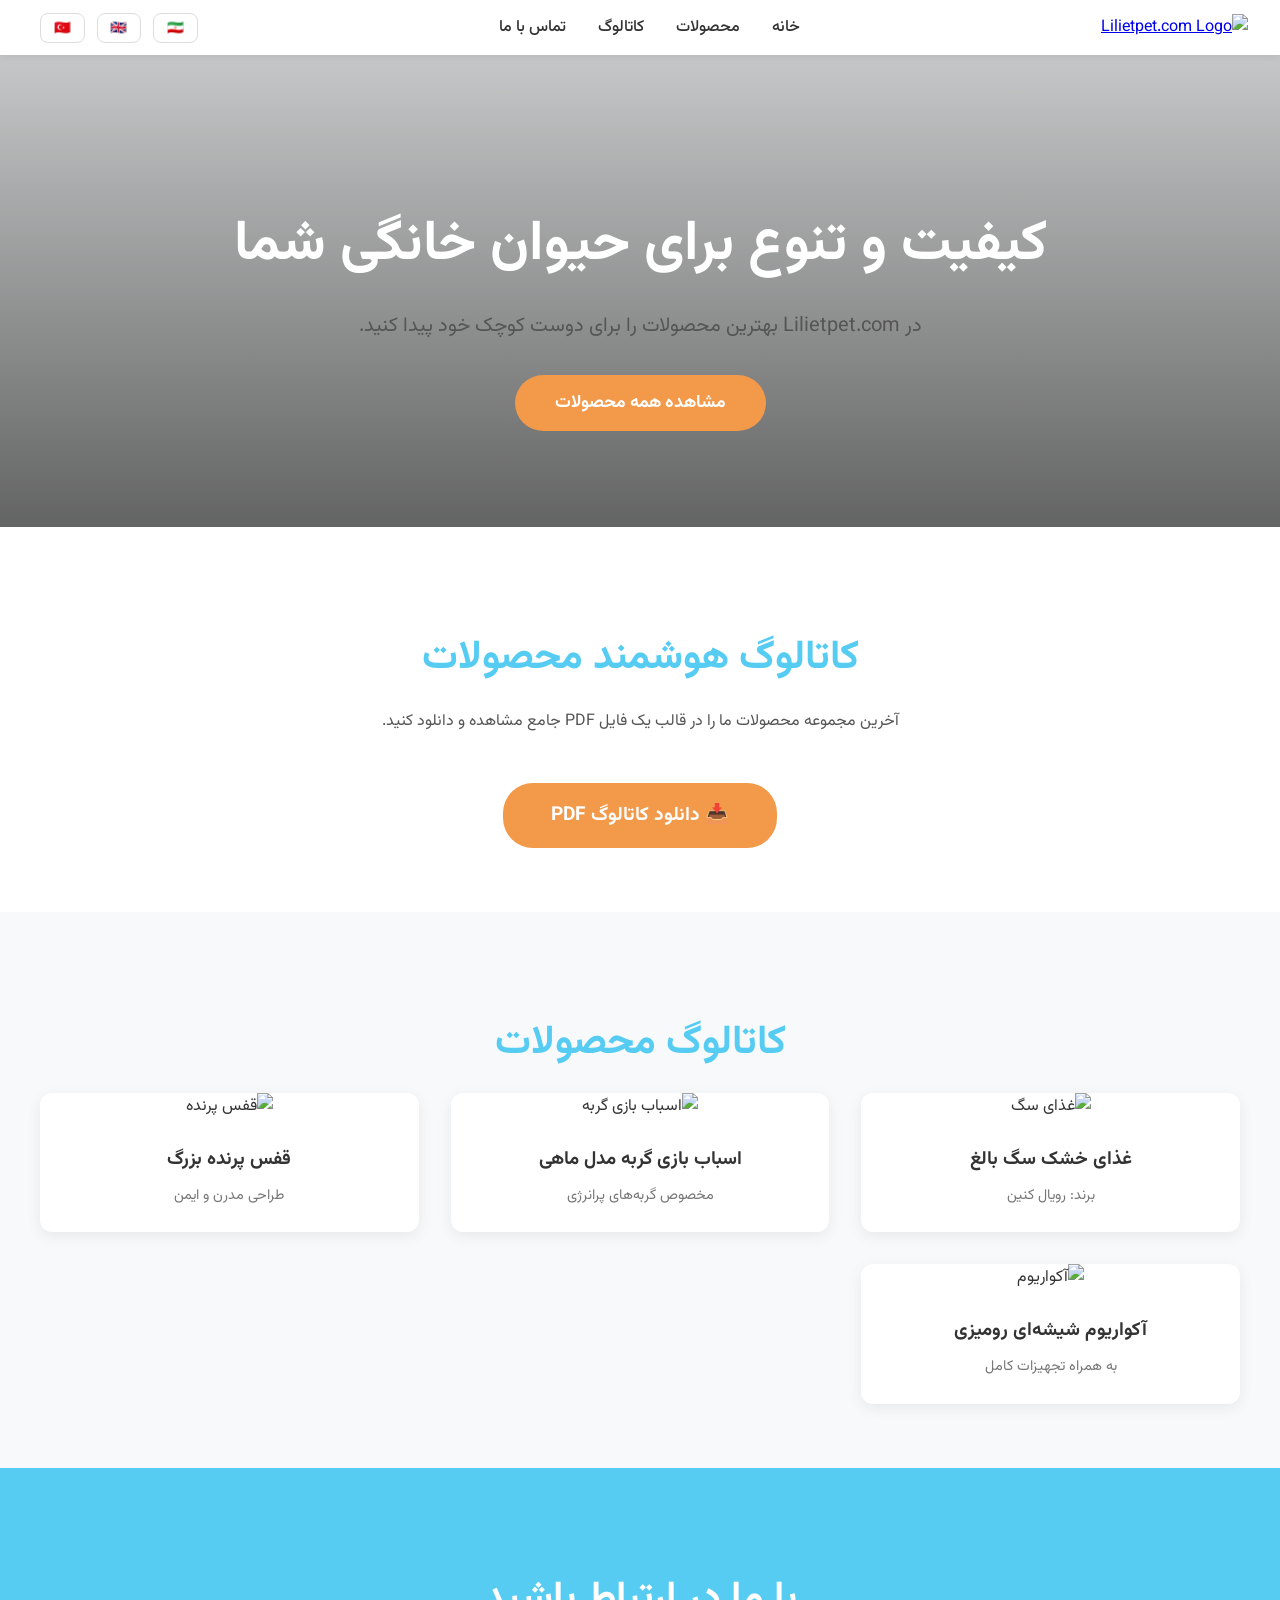
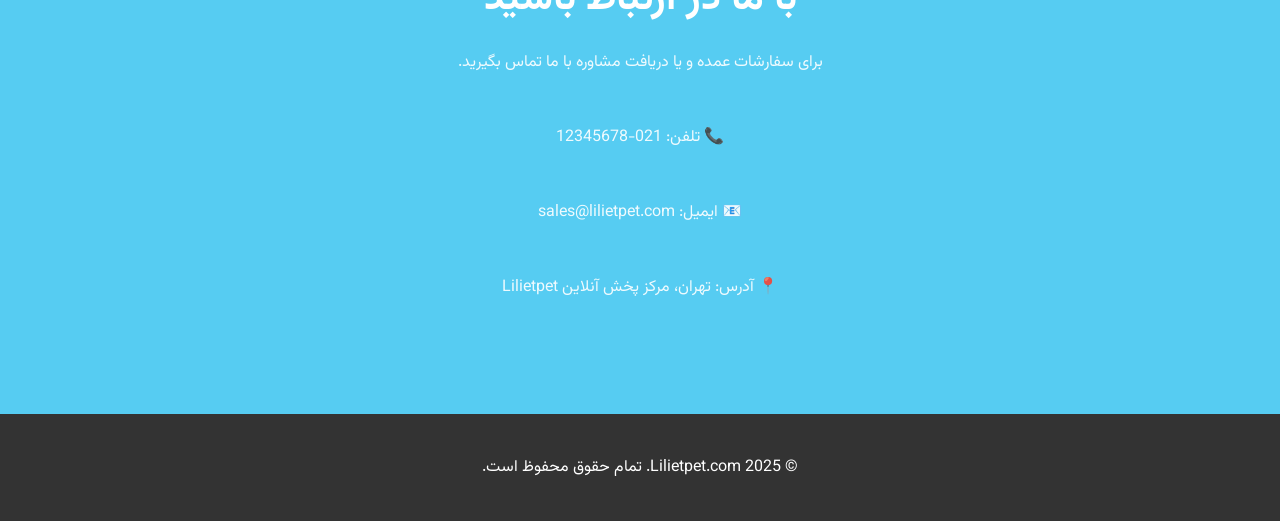
==== index.html @ 98294fa4 "Update index.html" ====
<!DOCTYPE html>
<html lang="fa" dir="rtl">
<head>
    <meta charset="UTF-8">
    <meta name="viewport" content="width=device-width, initial-scale=1.0">
    <title data-lang="title">Lilietpet.com | فروشگاه آنلاین محصولات حیوانات خانگی</title>
    <link rel="stylesheet" href="style.css">
    <link href="https://fonts.googleapis.com/css2?family=Vazirmatn:wght@300;400;700&display=swap" rel="stylesheet">
</head>
<body>

    <header>
        <nav class="navbar">
            <a href="#home" class="logo-link"><img src="logo.png" alt="Lilietpet.com Logo" class="logo-img"></a>
            
            <ul class="nav-links">
                <li><a href="#home" data-lang="nav_home">خانه</a></li>
                <li><a href="#products" data-lang="nav_products">محصولات</a></li>
                <li><a href="#catalog" data-lang="nav_catalog">کاتالوگ</a></li>
                <li><a href="#contact" data-lang="nav_contact">تماس با ما</a></li>
            </ul>

            <div class="language-switcher">
                <button onclick="changeLanguage('fa')">🇮🇷</button>
                <button onclick="changeLanguage('en')">🇬🇧</button>
                <button onclick="changeLanguage('tr')">🇹🇷</button>
            </div>
            
            <div class="mobile-menu-icon">☰</div>
        </nav>
    </header>

    <main>
        <section id="home" class="hero">
            <div class="hero-content">
                <h1 data-lang="hero_title">کیفیت و تنوع برای حیوان خانگی شما</h1>
                <p data-lang="hero_subtitle">در Lilietpet.com بهترین محصولات را برای دوست کوچک خود پیدا کنید.</p>
                <a href="#products" class="cta-button" data-lang="hero_button">مشاهده همه محصولات</a>
            </div>
        </section>
        
        <section id="catalog">
            <h2 data-lang="catalog_title">کاتالوگ هوشمند محصولات</h2>
            <p data-lang="catalog_desc">آخرین مجموعه محصولات ما را در قالب یک فایل PDF جامع مشاهده و دانلود کنید.</p>
            <a href="ca.pdf" download class="cta-button download-btn" data-lang="catalog_button">
                📥 دانلود کاتالوگ PDF
            </a>
        </section>

        <section id="products">
            <h2 data-lang="products_title">کاتالوگ محصولات</h2>
            <div class="products-grid">
                <div class="product-item">
                    <img src="https://via.placeholder.com/350x350.png?text=Royal+Canin" alt="غذای سگ">
                    <h3 data-lang="product1_name">غذای خشک سگ بالغ</h3>
                    <p data-lang="product1_brand">برند: رویال کنین</p>
                </div>
                <div class="product-item">
                    <img src="https://via.placeholder.com/350x350.png?text=Cat+Toy" alt="اسباب بازی گربه">
                    <h3 data-lang="product2_name">اسباب بازی گربه مدل ماهی</h3>
                    <p data-lang="product2_brand">مخصوص گربه‌های پرانرژی</p>
                </div>
                <div class="product-item">
                    <img src="https://via.placeholder.com/350x350.png?text=Bird+Cage" alt="قفس پرنده">
                    <h3 data-lang="product3_name">قفس پرنده بزرگ</h3>
                    <p data-lang="product3_brand">طراحی مدرن و ایمن</p>
                </div>
                 <div class="product-item">
                    <img src="https://via.placeholder.com/350x350.png?text=Aquarium" alt="آکواریوم">
                    <h3 data-lang="product4_name">آکواریوم شیشه‌ای رومیزی</h3>
                    <p data-lang="product4_brand">به همراه تجهیزات کامل</p>
                </div>
            </div>
        </section>

        <section id="contact">
            <h2 data-lang="contact_title">با ما در ارتباط باشید</h2>
            <p data-lang="contact_desc">برای سفارشات عمده و یا دریافت مشاوره با ما تماس بگیرید.</p>
            <div class="contact-info">
                <p>📞 <span data-lang="contact_phone">تلفن:</span> 021-12345678</p>
                <p>📧 <span data-lang="contact_email">ایمیل:</span> sales@lilietpet.com</p>
                <p>📍 <span data-lang="contact_address">آدرس:</span> تهران، مرکز پخش آنلاین Lilietpet</p>
            </div>
        </section>
    </main>

    <footer>
        <p data-lang="footer_text">© 2025 Lilietpet.com. تمام حقوق محفوظ است.</p>
    </footer>

    <script src="script.js"></script>
</body>
</html>
---- style.css ----
/* ======== تنظیمات کلی و پالت رنگ ======== */
:root {
    --primary-color: #56CCF2; /* آبی فیروزه‌ای */
    --accent-color: #F2994A;  /* نارنجی روشن */
    --neutral-bg: #F8F9FA;    /* خاکستری خیلی روشن */
    --text-color: #333;
    --light-text: #fff;
    --font-family: 'Vazirmatn', 'Helvetica', sans-serif;
    --border-radius: 12px;
}

body {
    font-family: var(--font-family);
    margin: 0;
    padding: 0;
    background-color: var(--neutral-bg);
    color: var(--text-color);
    line-height: 1.7;
    scroll-behavior: smooth;
}

/* ======== هدر و ناوبری ======== */
.navbar {
    display: flex;
    justify-content: space-between;
    align-items: center;
    padding: 0.8rem 2rem;
    background-color: white;
    box-shadow: 0 2px 8px rgba(0,0,0,0.08);
    position: sticky;
    top: 0;
    z-index: 1000;
}

.logo-img {
    height: 50px; /* ارتفاع لوگو را تنظیم کنید */
    width: auto;
}

.nav-links {
    list-style: none;
    display: flex;
    gap: 2rem;
    margin: 0;
    padding: 0;
}

.nav-links a {
    text-decoration: none;
    color: var(--text-color);
    font-weight: 500;
    font-size: 1rem;
    transition: color 0.3s;
}

.nav-links a:hover {
    color: var(--accent-color);
}

.language-switcher button {
    margin-left: 0.5rem;
    padding: 0.4rem 0.8rem;
    border: 1px solid #ddd;
    background-color: transparent;
    border-radius: 8px;
    cursor: pointer;
    transition: background-color 0.3s, color 0.3s;
}

.language-switcher button:hover {
    background-color: var(--primary-color);
    color: white;
    border-color: var(--primary-color);
}

.mobile-menu-icon {
    display: none;
    font-size: 2rem;
    cursor: pointer;
}

/* ======== بخش معرفی (Hero) ======== */
.hero {
    background-image: url('https://images.unsplash.com/photo-1553881651-4fb18b94a262?q=80&w=2071&auto=format&fit=crop');
    background-size: cover;
    background-position: center;
    padding: 6rem 2rem;
    text-align: center;
    color: white;
    position: relative;
}

.hero::before {
    content: '';
    position: absolute;
    top: 0;
    left: 0;
    width: 100%;
    height: 100%;
    background: linear-gradient(0deg, rgba(0, 0, 0, 0.6), rgba(0, 0, 0, 0.2));
}

.hero-content {
    position: relative;
    z-index: 1;
}

.hero h1 {
    font-size: clamp(2rem, 5vw, 3.5rem); /* فونت واکنش‌گرا */
    margin-bottom: 1rem;
}

.hero p {
    font-size: clamp(1rem, 2.5vw, 1.25rem);
    margin-bottom: 2rem;
    max-width: 600px;
    margin-left: auto;
    margin-right: auto;
}

.cta-button {
    background-color: var(--accent-color);
    color: white;
    padding: 0.8rem 2.5rem;
    border-radius: 30px;
    text-decoration: none;
    font-size: 1.1rem;
    font-weight: 700;
    transition: transform 0.3s, box-shadow 0.3s;
    display: inline-block;
    border: none;
}

.cta-button:hover {
    transform: translateY(-5px);
    box-shadow: 0 4px 15px rgba(242, 153, 74, 0.4);
}

/* ======== بخش‌های عمومی ======== */
section {
    padding: 4rem 2rem;
    text-align: center;
}

section h2 {
    font-size: 2.5rem;
    margin-bottom: 1rem;
    color: var(--primary-color);
}

section p {
    max-width: 700px;
    margin: 0 auto 3rem auto;
    color: #555;
}

/* ======== بخش کاتالوگ ======== */
#catalog {
    background-color: #fff;
}

.download-btn {
    font-size: 1.2rem;
    padding: 1rem 3rem;
}

/* ======== بخش محصولات ======== */
.products-grid {
    display: grid;
    grid-template-columns: repeat(auto-fit, minmax(280px, 1fr));
    gap: 2rem;
    max-width: 1200px;
    margin: 0 auto;
}

.product-item {
    background-color: white;
    border-radius: var(--border-radius);
    overflow: hidden;
    text-align: center;
    box-shadow: 0 4px 15px rgba(0,0,0,0.07);
    transition: transform 0.3s, box-shadow 0.3s;
}

.product-item:hover {
    transform: translateY(-10px);
    box-shadow: 0 8px 25px rgba(0,0,0,0.1);
}

.product-item img {
    width: 100%;
    height: 250px;
    object-fit: cover;
}

.product-item h3 {
    margin: 1.5rem 0 0.5rem;
    color: #333;
}

.product-item p {
    color: #777;
    margin-bottom: 1.5rem;
    font-size: 0.9rem;
}

/* ======== بخش تماس ======== */
#contact {
    background-color: var(--primary-color);
    color: white;
}
#contact h2 {
    color: white;
}
#contact p {
    color: rgba(255, 255, 255, 0.9);
}

/* ======== فوتر ======== */
footer {
    background-color: var(--text-color);
    color: var(--light-text);
    text-align: center;
    padding: 1.5rem;
}

/* ======== طراحی واکنش‌گرا (موبایل) ======== */
@media (max-width: 768px) {
    .nav-links {
        display: none;
        flex-direction: column;
        width: 100%;
        background-color: white;
        position: absolute;
        top: 70px; /* ارتفاع هدر */
        left: 0;
        padding: 1rem 0;
        box-shadow: 0 4px 10px rgba(0,0,0,0.1);
    }
    .nav-links.active {
        display: flex;
    }
    .nav-links li {
        text-align: center;
        padding: 1rem 0;
    }
    .mobile-menu-icon {
        display: block;
    }
    .navbar {
        padding: 0.8rem 1rem;
    }
}
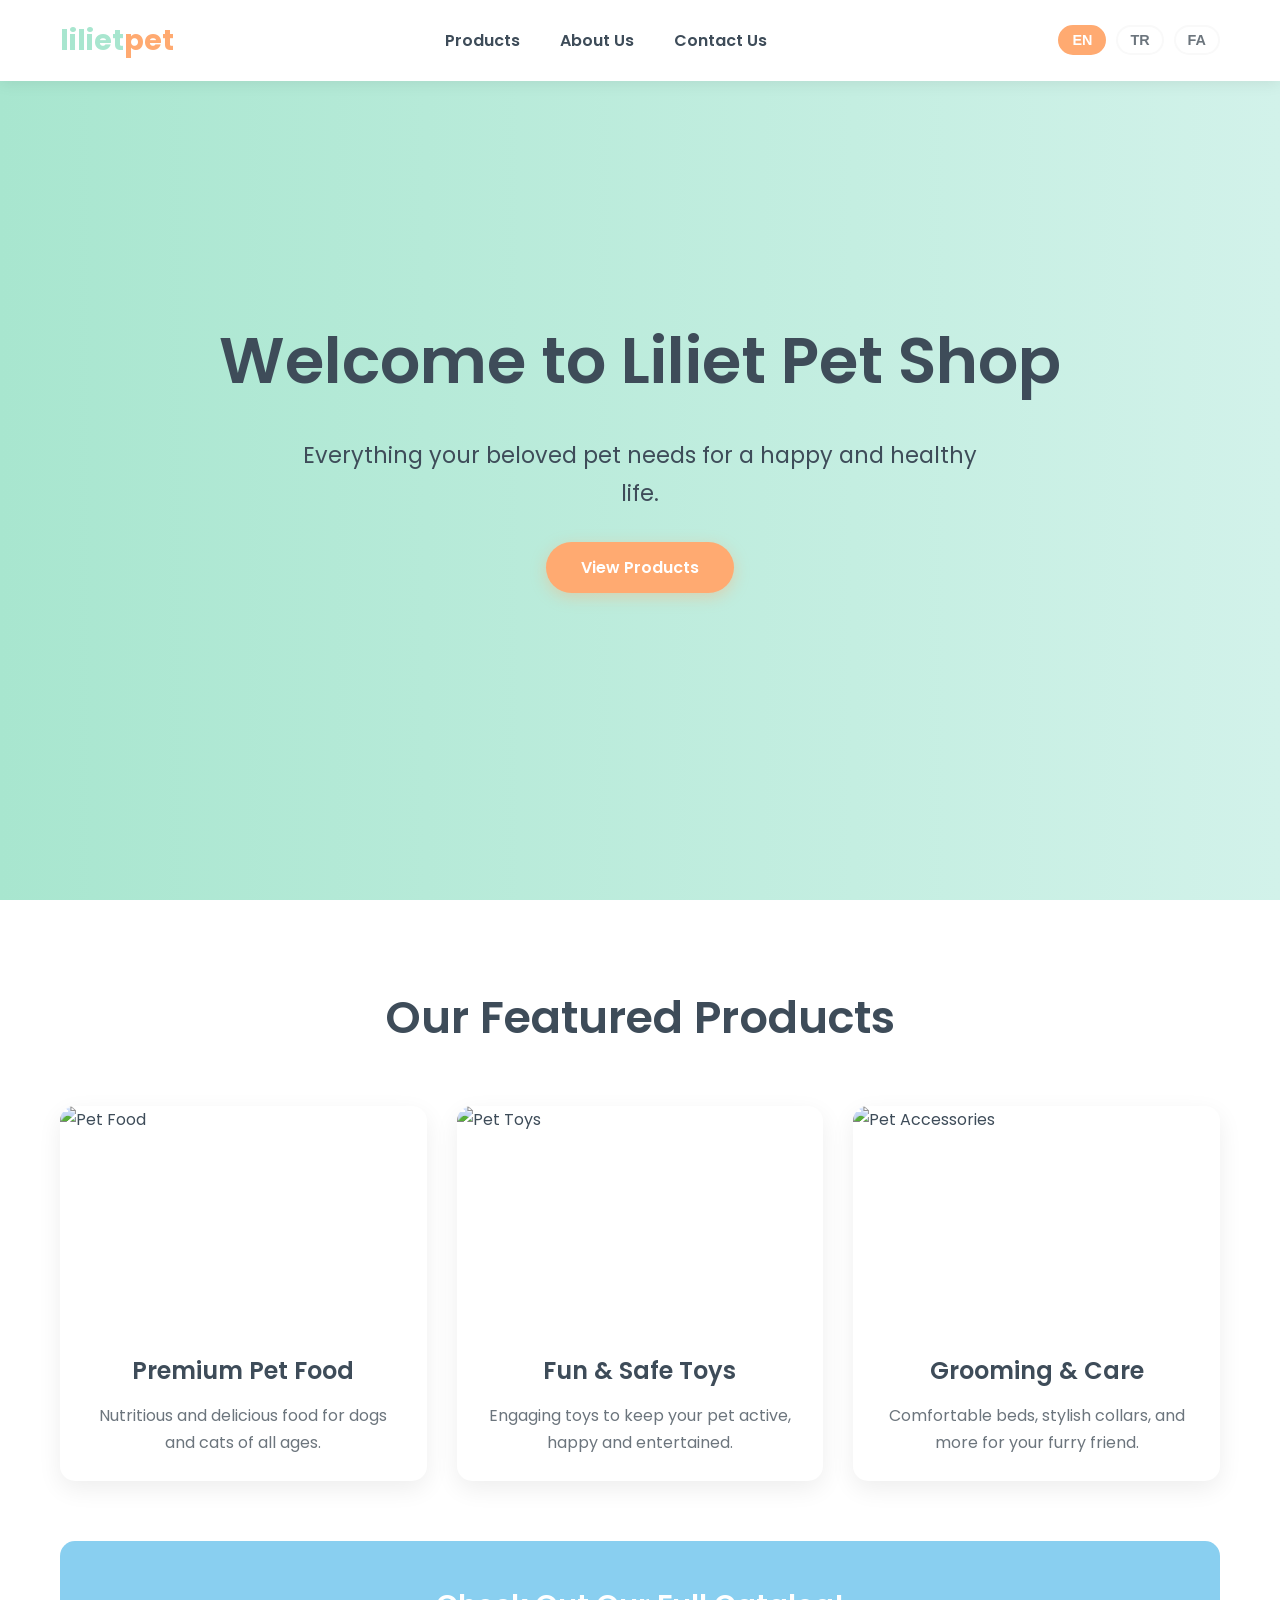
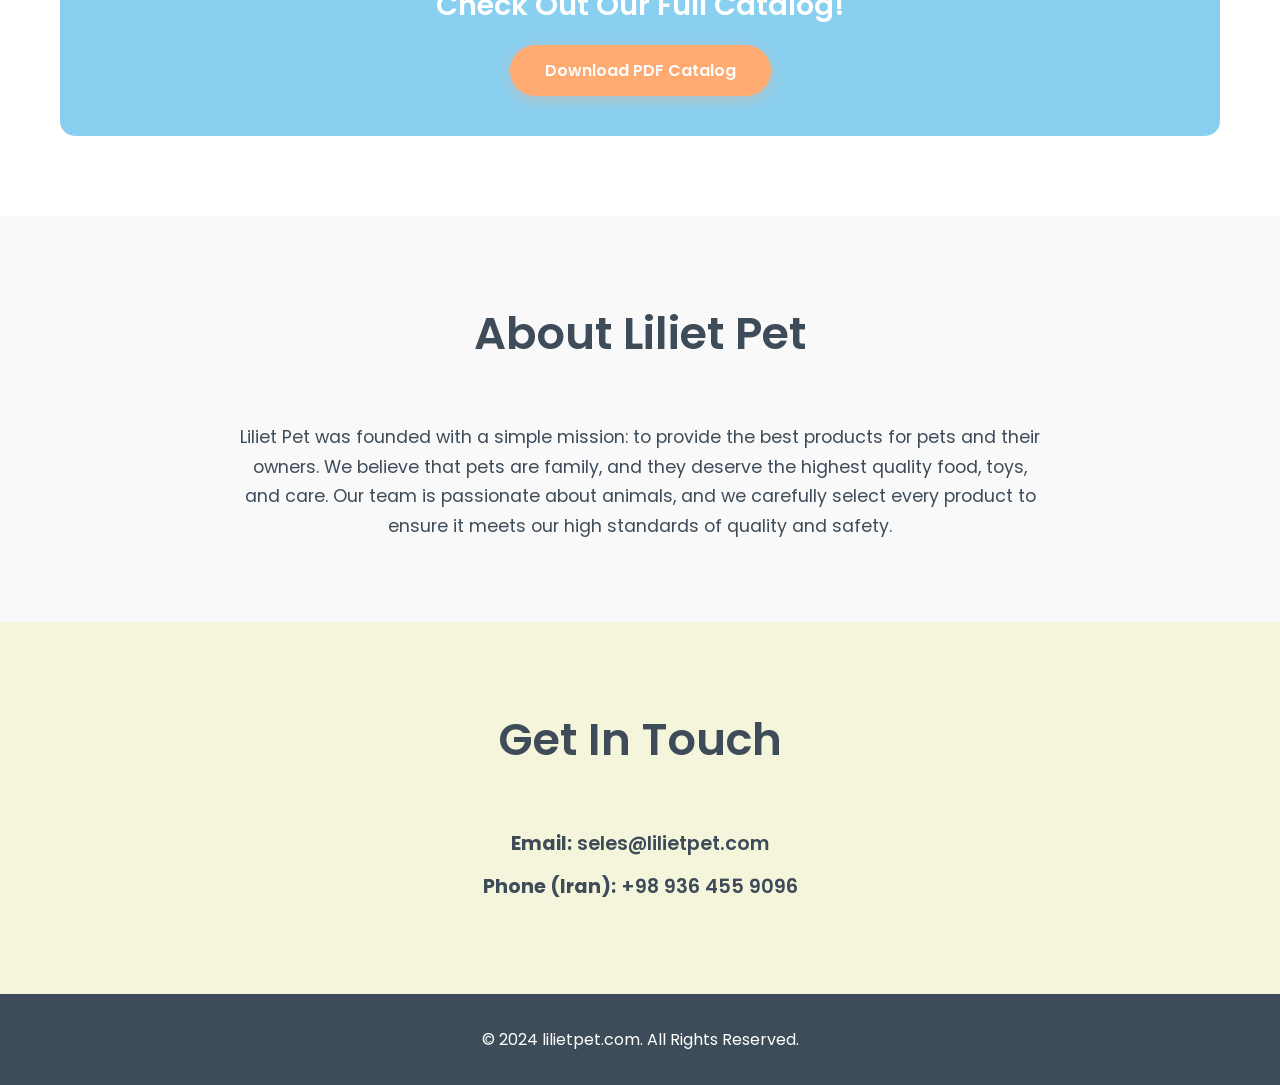
==== commit 5f87e992: "Update code" ====
--- a/index.html
+++ b/index.html
@@ -1,93 +1,528 @@
 <!DOCTYPE html>
-<html lang="fa" dir="rtl">
+<!-- زبان پیش‌فرض انگلیسی و جهت‌گیری چپ به راست است -->
+<html lang="en" dir="ltr">
 <head>
     <meta charset="UTF-8">
     <meta name="viewport" content="width=device-width, initial-scale=1.0">
-    <title data-lang="title">Lilietpet.com | فروشگاه آنلاین محصولات حیوانات خانگی</title>
-    <link rel="stylesheet" href="style.css">
-    <link href="https://fonts.googleapis.com/css2?family=Vazirmatn:wght@300;400;700&display=swap" rel="stylesheet">
+    <title>Liliet Pet Shop</title>
+    
+    <!-- افزودن فونت‌های گوگل: Poppins برای انگلیسی/ترکی و Vazirmatn برای فارسی -->
+    <link rel="preconnect" href="https://fonts.googleapis.com">
+    <link rel="preconnect" href="https://fonts.gstatic.com" crossorigin>
+    <link href="https://fonts.googleapis.com/css2?family=Poppins:wght@300;400;600;700&family=Vazirmatn:wght@300;400;600;700&display=swap" rel="stylesheet">
+    
+    <!-- تمام استایل‌ها در این بخش قرار دارند -->
+    <style>
+        /* تعریف متغیرهای رنگی بر اساس پالت پیشنهادی */
+        :root {
+            --base-green: #A8E6CF;      /* سبز نعنایی ملایم */
+            --base-blue: #89CFF0;       /* آبی فیروزه‌ای ملایم */
+            --accent-orange: #FFD3B6;   /* نارنجی/هلویی */
+            --accent-gold: #FFAA71;     /* طلایی پررنگ‌تر */
+            --neutral-white: #FFFFFF;
+            --neutral-light-gray: #f9f9f9;
+            --neutral-beige: #F5F5DC;   /* بژ */
+            --text-dark: #3E4C59;       /* رنگ متن تیره و خوانا */
+            --text-light: #6c757d;      /* رنگ متن روشن‌تر */
+        }
+
+        /* ریست کردن استایل‌های پیش‌فرض و تنظیمات کلی */
+        * {
+            margin: 0;
+            padding: 0;
+            box-sizing: border-box;
+        }
+
+        html {
+            scroll-behavior: smooth;
+        }
+
+        body {
+            font-family: 'Poppins', 'Vazirmatn', sans-serif;
+            line-height: 1.7;
+            color: var(--text-dark);
+            background-color: var(--neutral-light-gray);
+            transition: all 0.3s ease;
+        }
+
+        .container {
+            max-width: 1200px;
+            margin: auto;
+            padding: 0 20px;
+        }
+
+        h1, h2, h3 {
+            font-weight: 600;
+            margin-bottom: 20px;
+        }
+        
+        section {
+            padding: 80px 0;
+        }
+
+        .btn {
+            display: inline-block;
+            background: var(--accent-gold);
+            color: var(--neutral-white);
+            padding: 12px 35px;
+            text-decoration: none;
+            border-radius: 50px; /* دکمه‌های گرد */
+            font-size: 1rem;
+            font-weight: 600;
+            border: none;
+            cursor: pointer;
+            transition: all 0.3s ease;
+            box-shadow: 0 4px 15px rgba(255, 170, 113, 0.4);
+        }
+
+        .btn:hover {
+            background: #ff9a58;
+            transform: translateY(-3px);
+            box-shadow: 0 6px 20px rgba(255, 170, 113, 0.6);
+        }
+        
+        /* -- هدر و منوی ناوبری -- */
+        #main-header {
+            background: var(--neutral-white);
+            box-shadow: 0 2px 15px rgba(0,0,0,0.08);
+            position: fixed;
+            width: 100%;
+            top: 0;
+            z-index: 1000;
+        }
+
+        #navbar {
+            display: flex;
+            justify-content: space-between;
+            align-items: center;
+            padding: 1rem 0;
+        }
+
+        #navbar .logo {
+            font-size: 1.8rem;
+            font-weight: 700;
+            color: var(--base-green);
+            text-decoration: none;
+        }
+
+        #navbar .logo span {
+            color: var(--accent-gold);
+        }
+        
+        #navbar ul {
+            display: flex;
+            list-style: none;
+            align-items: center;
+        }
+        
+        #navbar ul li a {
+            color: var(--text-dark);
+            padding: 0.75rem;
+            margin: 0 0.5rem;
+            text-decoration: none;
+            font-weight: 600;
+            transition: color 0.3s ease;
+            position: relative;
+        }
+        
+        #navbar ul li a:hover {
+            color: var(--accent-gold);
+        }
+        
+        /* -- انتخاب‌گر زبان -- */
+        .language-switcher {
+            display: flex;
+            gap: 10px;
+            margin-left: 20px;
+        }
+
+        .language-switcher button {
+            background: none;
+            border: 2px solid var(--neutral-light-gray);
+            color: var(--text-light);
+            cursor: pointer;
+            font-size: 0.9rem;
+            font-weight: 600;
+            padding: 5px 12px;
+            border-radius: 20px;
+            transition: all 0.3s ease;
+        }
+        
+        .language-switcher button:hover {
+            border-color: var(--accent-gold);
+            color: var(--accent-gold);
+        }
+        
+        .language-switcher button.active {
+            background-color: var(--accent-gold);
+            border-color: var(--accent-gold);
+            color: var(--neutral-white);
+        }
+        
+        /* -- بخش Hero (صفحه اصلی) -- */
+        #hero {
+            background: linear-gradient(to right, #a8e6cf, #d2f2ea); /* گرادینت سبز ملایم */
+            height: 100vh;
+            display: flex;
+            justify-content: center;
+            align-items: center;
+            text-align: center;
+            color: var(--text-dark);
+            padding-top: 80px; /* فاصله از هدر */
+        }
+        
+        #hero h1 {
+            font-size: clamp(2.5rem, 5vw, 4rem); /* سایز فونت ریسپانسیو */
+        }
+
+        #hero p {
+            font-size: clamp(1.1rem, 2.5vw, 1.4rem);
+            margin-bottom: 30px;
+            max-width: 700px;
+            margin-left: auto;
+            margin-right: auto;
+        }
+        
+        /* -- بخش محصولات (طراحی شیک) -- */
+        #products {
+            background: var(--neutral-white);
+        }
+        
+        .section-title {
+            text-align: center;
+            margin-bottom: 50px;
+            font-size: 2.8rem;
+        }
+
+        .products-grid {
+            display: grid;
+            grid-template-columns: repeat(auto-fit, minmax(300px, 1fr));
+            gap: 30px;
+        }
+
+        .product-card {
+            background: var(--neutral-white);
+            border-radius: 15px;
+            overflow: hidden;
+            box-shadow: 0 8px 25px rgba(0,0,0,0.07);
+            transition: transform 0.3s ease, box-shadow 0.3s ease;
+            display: flex;
+            flex-direction: column;
+        }
+
+        .product-card:hover {
+            transform: translateY(-10px);
+            box-shadow: 0 12px 30px rgba(0,0,0,0.1);
+        }
+        
+        .product-card-image {
+            height: 220px;
+            overflow: hidden;
+        }
+        
+        .product-card-image img {
+            width: 100%;
+            height: 100%;
+            object-fit: cover;
+        }
+        
+        .product-card-content {
+            padding: 25px;
+            text-align: center;
+            flex-grow: 1;
+            display: flex;
+            flex-direction: column;
+            justify-content: center;
+        }
+
+        .product-card h3 {
+            margin-bottom: 10px;
+            font-size: 1.5rem;
+            color: var(--text-dark);
+        }
+
+        .product-card p {
+            font-size: 1rem;
+            color: var(--text-light);
+        }
+        
+        .catalog-download {
+            text-align: center;
+            margin-top: 60px;
+            background: var(--base-blue);
+            padding: 40px 20px;
+            border-radius: 15px;
+        }
+        
+        .catalog-download h3 {
+            font-size: 1.8rem;
+            margin-bottom: 15px;
+            color: var(--neutral-white);
+        }
+
+        /* -- بخش‌های درباره ما و تماس با ما -- */
+        #about p {
+            text-align: center;
+            max-width: 800px;
+            margin: auto;
+            font-size: 1.1rem;
+        }
+
+        #contact {
+            background: var(--neutral-beige);
+        }
+        
+        .contact-info {
+            text-align: center;
+            font-size: 1.2rem;
+            font-weight: 600;
+        }
+        
+        .contact-info p { margin: 10px 0; }
+        .contact-info a {
+            color: var(--text-dark);
+            text-decoration: none;
+            transition: color 0.3s ease;
+        }
+        .contact-info a:hover { color: var(--accent-gold); }
+        
+        /* -- فوتر -- */
+        #main-footer {
+            background: var(--text-dark);
+            color: var(--neutral-white);
+            text-align: center;
+            padding: 2rem 0;
+        }
+        
+        /* -- استایل‌های مخصوص زبان فارسی (راست‌چین) -- */
+        html[dir="rtl"] {
+            font-family: 'Vazirmatn', 'Poppins', sans-serif;
+        }
+        html[dir="rtl"] #navbar ul { flex-direction: row-reverse; }
+        html[dir="rtl"] #navbar { flex-direction: row-reverse; }
+        html[dir="rtl"] .language-switcher { margin-left: 0; margin-right: 20px; }
+
+        /* -- طراحی ریسپانسیو برای موبایل -- */
+        @media (max-width: 768px) {
+            #navbar {
+                flex-direction: column;
+                padding: 1rem;
+            }
+            #navbar .logo { margin-bottom: 15px; }
+            #navbar ul { flex-direction: column; width: 100%; padding-top: 10px; }
+            #navbar ul li { padding: 8px 0; }
+            .language-switcher { margin: 15px 0 0 0; }
+            #hero { padding-top: 220px; /* فضای بیشتر برای منوی باز شده */ }
+            .section-title { font-size: 2.2rem; }
+            
+            /* برای حالت راست‌چین در موبایل */
+            html[dir="rtl"] #navbar,
+            html[dir="rtl"] #navbar ul { flex-direction: column; }
+        }
+
+    </style>
 </head>
 <body>
 
-    <header>
-        <nav class="navbar">
-            <a href="#home" class="logo-link"><img src="logo.png" alt="Lilietpet.com Logo" class="logo-img"></a>
-            
-            <ul class="nav-links">
-                <li><a href="#home" data-lang="nav_home">خانه</a></li>
-                <li><a href="#products" data-lang="nav_products">محصولات</a></li>
-                <li><a href="#catalog" data-lang="nav_catalog">کاتالوگ</a></li>
-                <li><a href="#contact" data-lang="nav_contact">تماس با ما</a></li>
-            </ul>
-
-            <div class="language-switcher">
-                <button onclick="changeLanguage('fa')">🇮🇷</button>
-                <button onclick="changeLanguage('en')">🇬🇧</button>
-                <button onclick="changeLanguage('tr')">🇹🇷</button>
-            </div>
-            
-            <div class="mobile-menu-icon">☰</div>
-        </nav>
+    <header id="main-header">
+        <div class="container">
+            <nav id="navbar">
+                <a href="#hero" class="logo">liliet<span>pet</span></a>
+                <ul>
+                    <li><a href="#products" data-translate="nav_products">Products</a></li>
+                    <li><a href="#about" data-translate="nav_about">About Us</a></li>
+                    <li><a href="#contact" data-translate="nav_contact">Contact Us</a></li>
+                </ul>
+                <div class="language-switcher">
+                    <button id="lang-en" class="active">EN</button>
+                    <button id="lang-tr">TR</button>
+                    <button id="lang-fa">FA</button>
+                </div>
+            </nav>
+        </div>
     </header>
 
+    <section id="hero">
+        <div class="container">
+            <h1 data-translate="hero_title">Welcome to Liliet Pet Shop</h1>
+            <p data-translate="hero_subtitle">Everything your beloved pet needs for a happy and healthy life.</p>
+            <a href="#products" class="btn" data-translate="hero_button">View Products</a>
+        </div>
+    </section>
+
     <main>
-        <section id="home" class="hero">
-            <div class="hero-content">
-                <h1 data-lang="hero_title">کیفیت و تنوع برای حیوان خانگی شما</h1>
-                <p data-lang="hero_subtitle">در Lilietpet.com بهترین محصولات را برای دوست کوچک خود پیدا کنید.</p>
-                <a href="#products" class="cta-button" data-lang="hero_button">مشاهده همه محصولات</a>
-            </div>
-        </section>
-        
-        <section id="catalog">
-            <h2 data-lang="catalog_title">کاتالوگ هوشمند محصولات</h2>
-            <p data-lang="catalog_desc">آخرین مجموعه محصولات ما را در قالب یک فایل PDF جامع مشاهده و دانلود کنید.</p>
-            <a href="ca.pdf" download class="cta-button download-btn" data-lang="catalog_button">
-                📥 دانلود کاتالوگ PDF
-            </a>
-        </section>
-
         <section id="products">
-            <h2 data-lang="products_title">کاتالوگ محصولات</h2>
-            <div class="products-grid">
-                <div class="product-item">
-                    <img src="https://via.placeholder.com/350x350.png?text=Royal+Canin" alt="غذای سگ">
-                    <h3 data-lang="product1_name">غذای خشک سگ بالغ</h3>
-                    <p data-lang="product1_brand">برند: رویال کنین</p>
+            <div class="container">
+                <h2 class="section-title" data-translate="products_title">Our Featured Products</h2>
+                <div class="products-grid">
+                    <!-- Product 1 -->
+                    <div class="product-card">
+                        <div class="product-card-image">
+                           <img src="https://placehold.co/600x400/89CFF0/FFFFFF?text=Pet+Food" alt="Pet Food">
+                        </div>
+                        <div class="product-card-content">
+                            <h3 data-translate="product1_name">Premium Pet Food</h3>
+                            <p data-translate="product1_desc">Nutritious and delicious food for dogs and cats of all ages.</p>
+                        </div>
+                    </div>
+                    <!-- Product 2 -->
+                    <div class="product-card">
+                         <div class="product-card-image">
+                           <img src="https://placehold.co/600x400/FFD3B6/FFFFFF?text=Pet+Toys" alt="Pet Toys">
+                        </div>
+                        <div class="product-card-content">
+                            <h3 data-translate="product2_name">Fun & Safe Toys</h3>
+                            <p data-translate="product2_desc">Engaging toys to keep your pet active, happy and entertained.</p>
+                        </div>
+                    </div>
+                    <!-- Product 3 -->
+                    <div class="product-card">
+                         <div class="product-card-image">
+                           <img src="https://placehold.co/600x400/A8E6CF/FFFFFF?text=Pet+Care" alt="Pet Accessories">
+                        </div>
+                        <div class="product-card-content">
+                            <h3 data-translate="product3_name">Grooming & Care</h3>
+                            <p data-translate="product3_desc">Comfortable beds, stylish collars, and more for your furry friend.</p>
+                        </div>
+                    </div>
                 </div>
-                <div class="product-item">
-                    <img src="https://via.placeholder.com/350x350.png?text=Cat+Toy" alt="اسباب بازی گربه">
-                    <h3 data-lang="product2_name">اسباب بازی گربه مدل ماهی</h3>
-                    <p data-lang="product2_brand">مخصوص گربه‌های پرانرژی</p>
-                </div>
-                <div class="product-item">
-                    <img src="https://via.placeholder.com/350x350.png?text=Bird+Cage" alt="قفس پرنده">
-                    <h3 data-lang="product3_name">قفس پرنده بزرگ</h3>
-                    <p data-lang="product3_brand">طراحی مدرن و ایمن</p>
-                </div>
-                 <div class="product-item">
-                    <img src="https://via.placeholder.com/350x350.png?text=Aquarium" alt="آکواریوم">
-                    <h3 data-lang="product4_name">آکواریوم شیشه‌ای رومیزی</h3>
-                    <p data-lang="product4_brand">به همراه تجهیزات کامل</p>
+
+                <div class="catalog-download">
+                    <h3 data-translate="catalog_title">Check Out Our Full Catalog!</h3>
+                    <a href="CA.pdf" download class="btn" data-translate="catalog_button">Download PDF Catalog</a>
                 </div>
             </div>
         </section>
 
+        <section id="about">
+            <div class="container">
+                <h2 class="section-title" data-translate="about_title">About Liliet Pet</h2>
+                <p data-translate="about_text">
+                    Liliet Pet was founded with a simple mission: to provide the best products for pets and their owners. We believe that pets are family, and they deserve the highest quality food, toys, and care. Our team is passionate about animals, and we carefully select every product to ensure it meets our high standards of quality and safety.
+                </p>
+            </div>
+        </section>
+
         <section id="contact">
-            <h2 data-lang="contact_title">با ما در ارتباط باشید</h2>
-            <p data-lang="contact_desc">برای سفارشات عمده و یا دریافت مشاوره با ما تماس بگیرید.</p>
-            <div class="contact-info">
-                <p>📞 <span data-lang="contact_phone">تلفن:</span> 021-12345678</p>
-                <p>📧 <span data-lang="contact_email">ایمیل:</span> sales@lilietpet.com</p>
-                <p>📍 <span data-lang="contact_address">آدرس:</span> تهران، مرکز پخش آنلاین Lilietpet</p>
+            <div class="container">
+                <h2 class="section-title" data-translate="contact_title">Get In Touch</h2>
+                <div class="contact-info">
+                    <p><strong data-translate="contact_email">Email:</strong> <a href="mailto:seles@lilietpet.com">seles@lilietpet.com</a></p>
+                    <p><strong data-translate="contact_phone">Phone (Iran):</strong> <a href="tel:+989364559096">+98 936 455 9096</a></p>
+                </div>
             </div>
         </section>
     </main>
 
-    <footer>
-        <p data-lang="footer_text">© 2025 Lilietpet.com. تمام حقوق محفوظ است.</p>
+    <footer id="main-footer">
+        <p>&copy; 2024 lilietpet.com. All Rights Reserved.</p>
     </footer>
 
-    <script src="script.js"></script>
+    <!-- تمام کدهای جاوااسکریپت برای تغییر زبان در این بخش قرار دارند -->
+    <script>
+        // آبجکت شامل تمام ترجمه‌ها
+        const translations = {
+            en: {
+                nav_products: "Products",
+                nav_about: "About Us",
+                nav_contact: "Contact Us",
+                hero_title: "Welcome to Liliet Pet Shop",
+                hero_subtitle: "Everything your beloved pet needs for a happy and healthy life.",
+                hero_button: "View Products",
+                products_title: "Our Featured Products",
+                product1_name: "Premium Pet Food",
+                product1_desc: "Nutritious and delicious food for dogs and cats of all ages.",
+                product2_name: "Fun & Safe Toys",
+                product2_desc: "Engaging toys to keep your pet active, happy and entertained.",
+                product3_name: "Grooming & Care",
+                product3_desc: "Comfortable beds, stylish collars, and more for your furry friend.",
+                catalog_title: "Check Out Our Full Catalog!",
+                catalog_button: "Download PDF Catalog",
+                about_title: "About Liliet Pet",
+                about_text: "Liliet Pet was founded with a simple mission: to provide the best products for pets and their owners. We believe that pets are family, and they deserve the highest quality food, toys, and care. Our team is passionate about animals, and we carefully select every product to ensure it meets our high standards of quality and safety.",
+                contact_title: "Get In Touch",
+                contact_email: "Email:",
+                contact_phone: "Phone (Iran):"
+            },
+            tr: {
+                nav_products: "Ürünler",
+                nav_about: "Hakkımızda",
+                nav_contact: "İletişim",
+                hero_title: "Liliet Pet Shop'a Hoş Geldiniz",
+                hero_subtitle: "Sevgili evcil hayvanınızın mutlu ve sağlıklı bir yaşam için ihtiyaç duyduğu her şey.",
+                hero_button: "Ürünleri Görüntüle",
+                products_title: "Öne Çıkan Ürünlerimiz",
+                product1_name: "Premium Evcil Hayvan Maması",
+                product1_desc: "Her yaştan köpek ve kediler için besleyici ve lezzetli mamalar.",
+                product2_name: "Eğlenceli ve Güvenli Oyuncaklar",
+                product2_desc: "Evcil hayvanınızı aktif, mutlu ve eğlenceli tutacak ilgi çekici oyuncaklar.",
+                product3_name: "Tüy Bakımı ve Bakım",
+                product3_desc: "Tüylü dostunuz için rahat yataklar, şık tasmalar ve daha fazlası.",
+                catalog_title: "Tüm Kataloğumuza Göz Atın!",
+                catalog_button: "PDF Kataloğu İndir",
+                about_title: "Liliet Pet Hakkında",
+                about_text: "Liliet Pet, basit bir misyonla kuruldu: evcil hayvanlar ve sahipleri için en iyi ürünleri sunmak. Evcil hayvanların aile olduğuna ve en kaliteli mama, oyuncak ve bakımı hak ettiklerine inanıyoruz. Ekibimiz hayvanlara tutkuyla bağlıdır ve her ürünü yüksek kalite ve güvenlik standartlarımızı karşıladığından emin olmak için özenle seçiyoruz.",
+                contact_title: "Bize Ulaşın",
+                contact_email: "E-posta:",
+                contact_phone: "Telefon (İran):"
+            },
+            fa: {
+                nav_products: "محصولات",
+                nav_about: "درباره ما",
+                nav_contact: "تماس با ما",
+                hero_title: "به پت شاپ لی‌لی‌پت خوش آمدید",
+                hero_subtitle: "هر آنچه حیوان خانگی دلبند شما برای یک زندگی شاد و سالم نیاز دارد.",
+                hero_button: "مشاهده محصولات",
+                products_title: "محصولات ویژه ما",
+                product1_name: "غذای حیوانات اعلا",
+                product1_desc: "غذای مغذی و خوشمزه برای سگ‌ها و گربه‌ها در تمام سنین.",
+                product2_name: "اسباب‌بازی‌های امن و سرگرم‌کننده",
+                product2_desc: "اسباب‌بازی‌های جذاب برای فعال، شاد و سرگرم نگه‌داشتن حیوان خانگی شما.",
+                product3_name: "نظافت و مراقبت",
+                product3_desc: "جای خواب راحت، قلاده‌های شیک و موارد دیگر برای دوست پشمالوی شما.",
+                catalog_title: "کاتالوگ کامل ما را بررسی کنید!",
+                catalog_button: "دانلود کاتالوگ PDF",
+                about_title: "درباره لی‌لی‌پت",
+                about_text: "لی‌لی‌پت با یک مأموریت ساده تأسیس شد: ارائه بهترین محصولات برای حیوانات خانگی و صاحبان آنها. ما معتقدیم که حیوانات خانگی عضوی از خانواده هستند و لایق باکیفیت‌ترین غذا، اسباب‌بازی و مراقبت می‌باشند. تیم ما علاقه‌مند به حیوانات است و ما هر محصول را با دقت انتخاب می‌کنیم تا از مطابقت آن با استانداردهای بالای کیفیت و ایمنی خود اطمینان حاصل کنیم.",
+                contact_title: "با ما در تماس باشید",
+                contact_email: "ایمیل:",
+                contact_phone: "شماره تماس (ایران):"
+            }
+        };
+
+        const languageButtons = {
+            en: document.getElementById('lang-en'),
+            tr: document.getElementById('lang-tr'),
+            fa: document.getElementById('lang-fa'),
+        };
+
+        const changeLanguage = (lang) => {
+            // تنظیم جهت و زبان صفحه
+            document.documentElement.setAttribute('dir', lang === 'fa' ? 'rtl' : 'ltr');
+            document.documentElement.setAttribute('lang', lang);
+
+            // آپدیت کردن متن‌ها
+            document.querySelectorAll('[data-translate]').forEach(el => {
+                const key = el.getAttribute('data-translate');
+                if (translations[lang][key]) {
+                    el.textContent = translations[lang][key];
+                }
+            });
+
+            // آپدیت کردن استایل دکمه فعال
+            Object.values(languageButtons).forEach(button => button.classList.remove('active'));
+            languageButtons[lang].classList.add('active');
+        };
+
+        // افزودن رویداد کلیک به دکمه‌ها
+        Object.keys(languageButtons).forEach(lang => {
+            languageButtons[lang].addEventListener('click', () => changeLanguage(lang));
+        });
+        
+        // تنظیم زبان پیش‌فرض هنگام بارگذاری صفحه
+        document.addEventListener('DOMContentLoaded', () => {
+            changeLanguage('en'); // زبان پیش‌فرض انگلیسی است
+        });
+    </script>
 </body>
 </html>
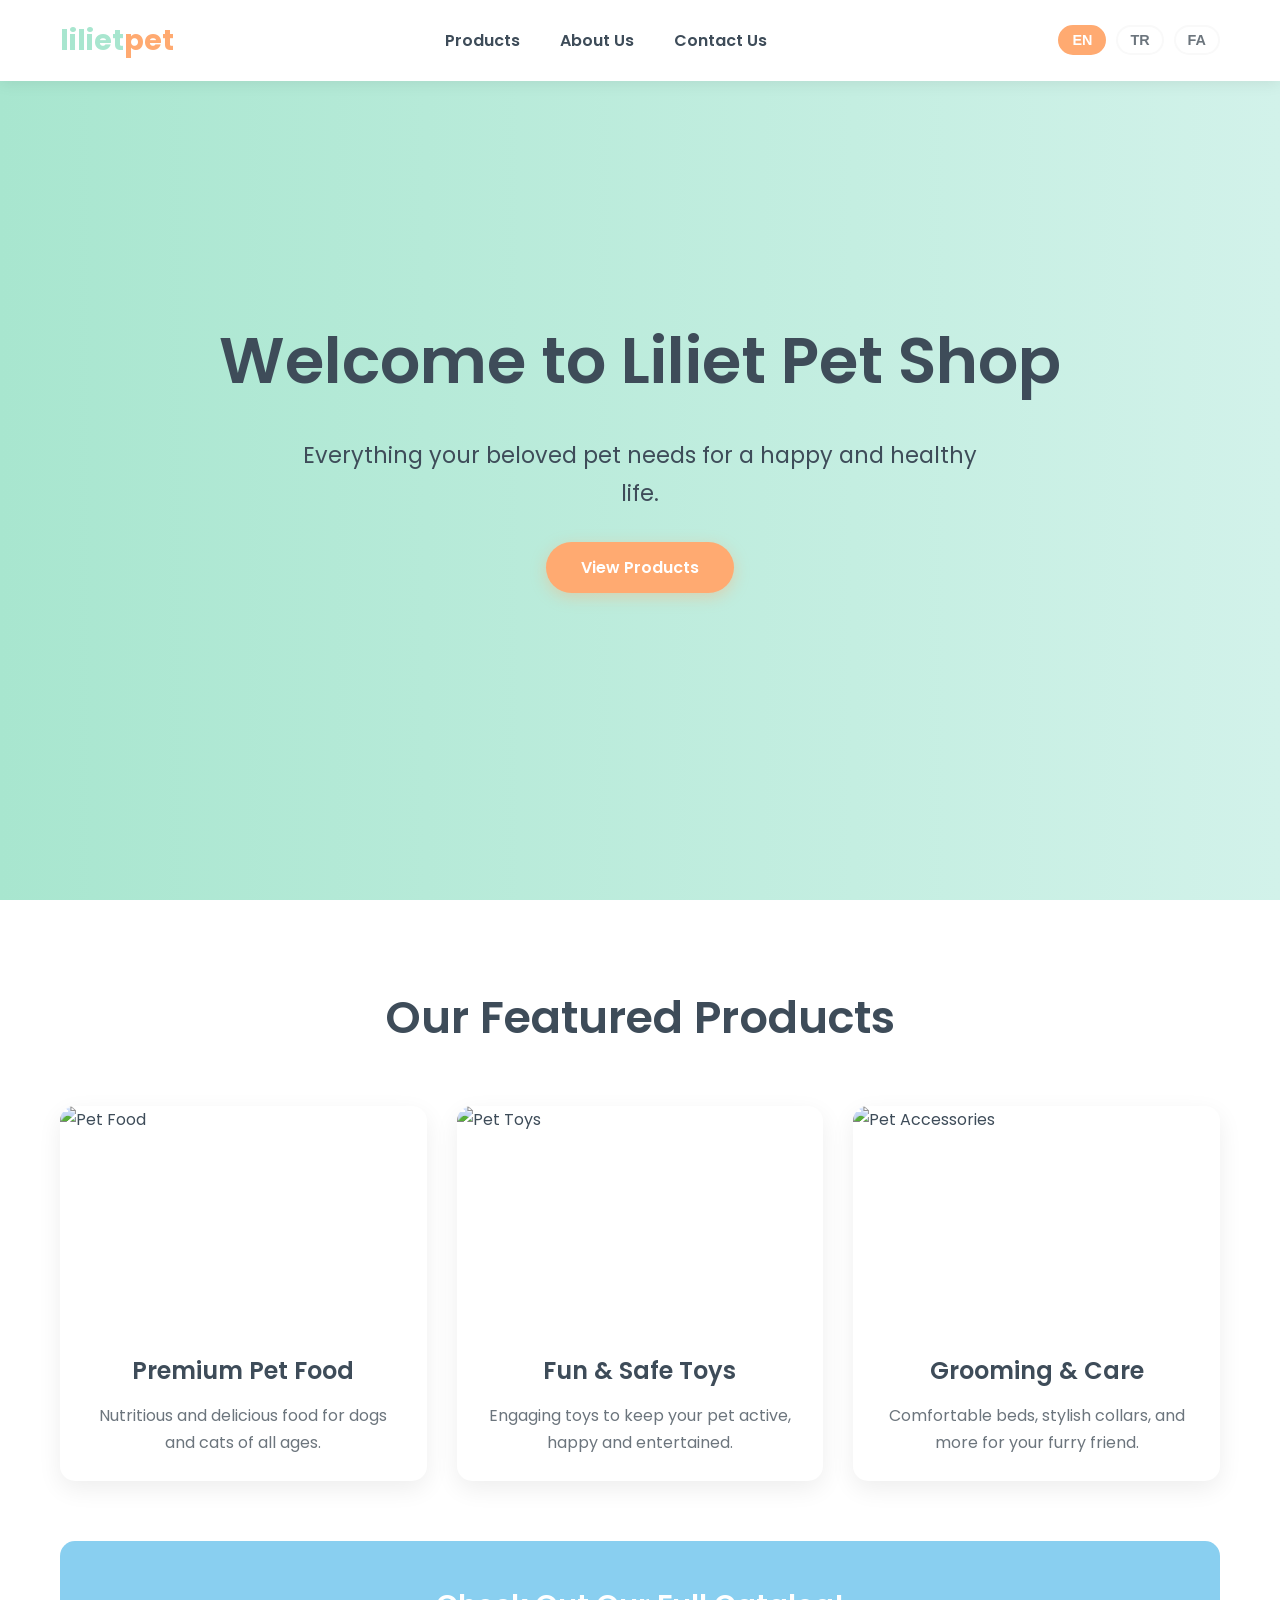
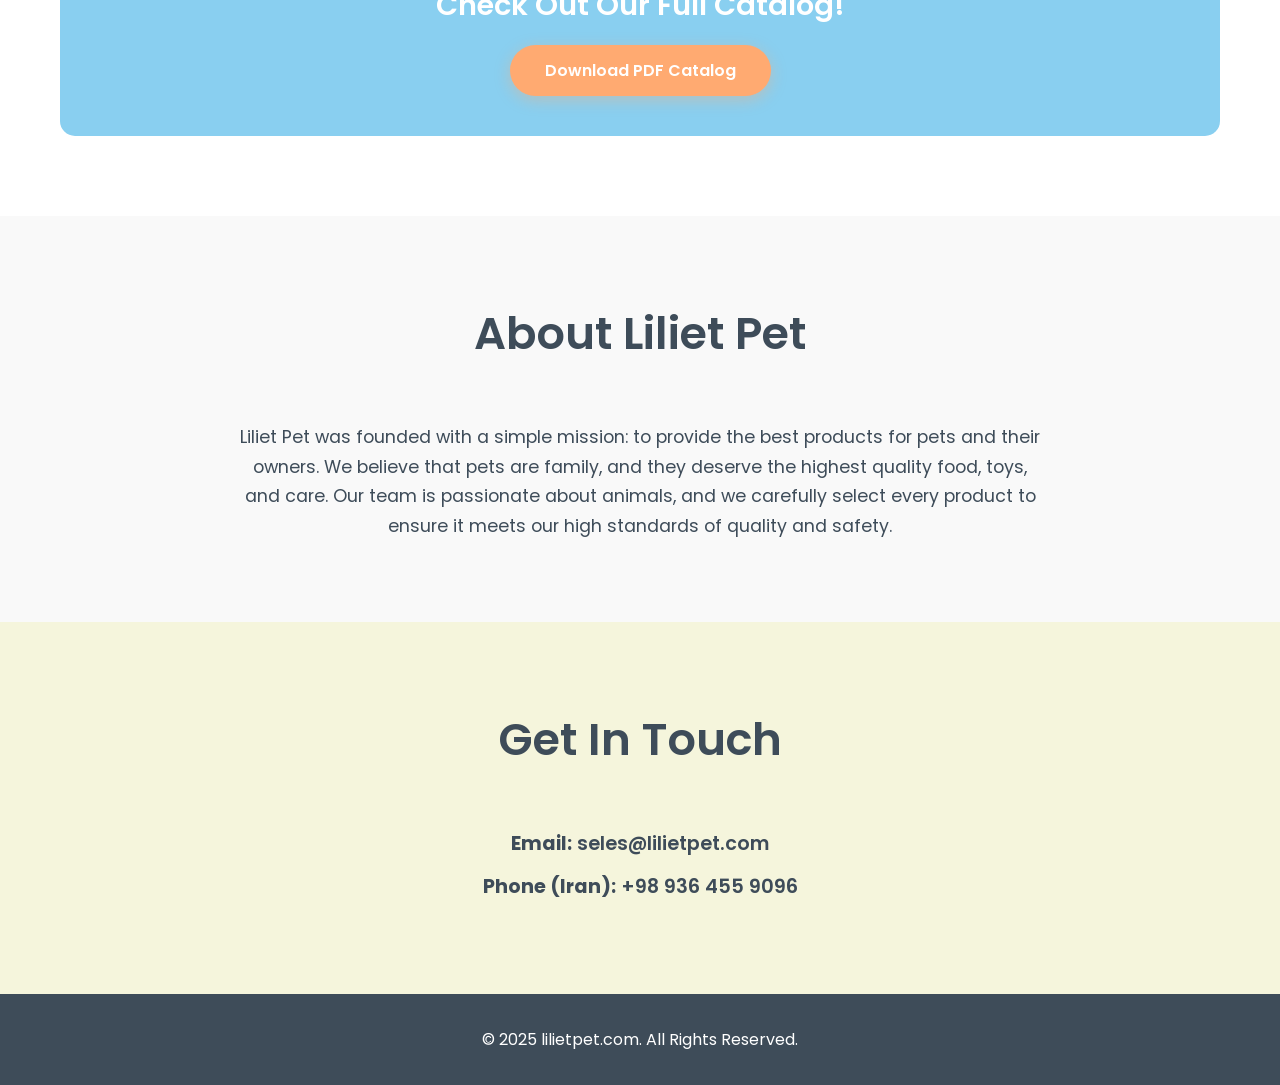
==== commit 3b3fa6c9: "Update index.html" ====
--- a/index.html
+++ b/index.html
@@ -415,7 +415,7 @@
     </main>
 
     <footer id="main-footer">
-        <p>&copy; 2024 lilietpet.com. All Rights Reserved.</p>
+        <p>&copy; 2025 lilietpet.com. All Rights Reserved.</p>
     </footer>
 
     <!-- تمام کدهای جاوااسکریپت برای تغییر زبان در این بخش قرار دارند -->
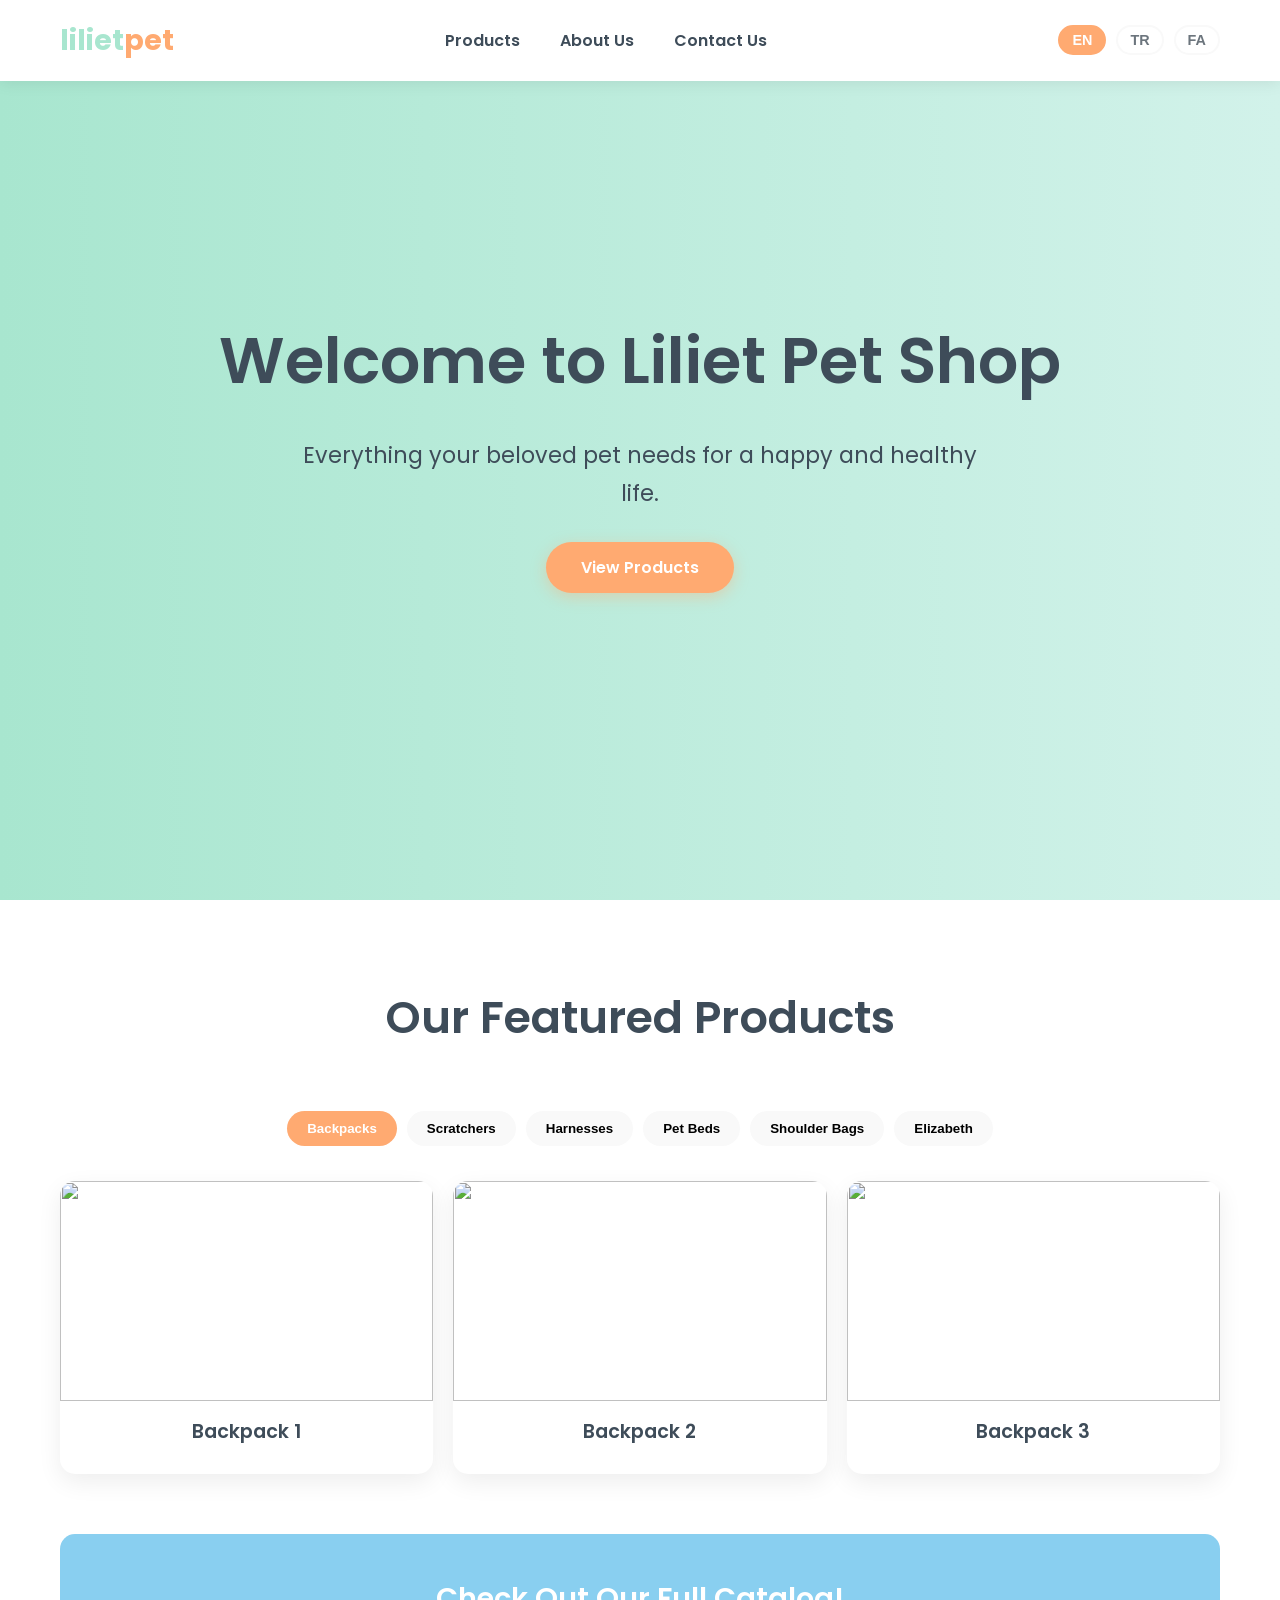
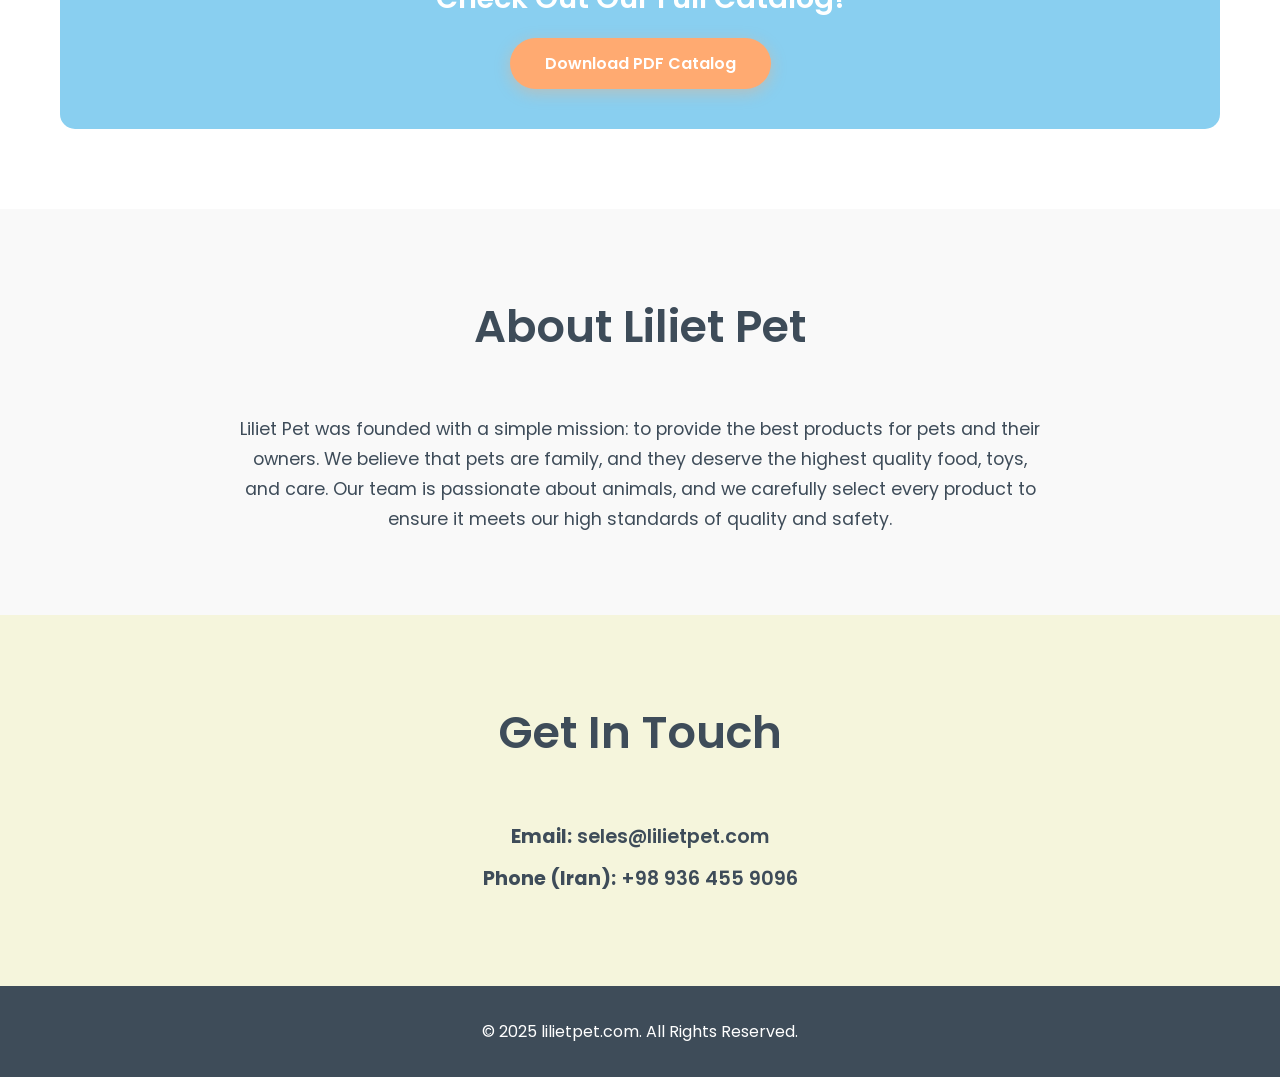
==== commit 60e5ae3b: "up date all" ====
--- a/index.html
+++ b/index.html
@@ -1,528 +1,328 @@
 <!DOCTYPE html>
-<!-- زبان پیش‌فرض انگلیسی و جهت‌گیری چپ به راست است -->
 <html lang="en" dir="ltr">
 <head>
-    <meta charset="UTF-8">
-    <meta name="viewport" content="width=device-width, initial-scale=1.0">
-    <title>Liliet Pet Shop</title>
-    
-    <!-- افزودن فونت‌های گوگل: Poppins برای انگلیسی/ترکی و Vazirmatn برای فارسی -->
-    <link rel="preconnect" href="https://fonts.googleapis.com">
-    <link rel="preconnect" href="https://fonts.gstatic.com" crossorigin>
-    <link href="https://fonts.googleapis.com/css2?family=Poppins:wght@300;400;600;700&family=Vazirmatn:wght@300;400;600;700&display=swap" rel="stylesheet">
-    
-    <!-- تمام استایل‌ها در این بخش قرار دارند -->
-    <style>
-        /* تعریف متغیرهای رنگی بر اساس پالت پیشنهادی */
-        :root {
-            --base-green: #A8E6CF;      /* سبز نعنایی ملایم */
-            --base-blue: #89CFF0;       /* آبی فیروزه‌ای ملایم */
-            --accent-orange: #FFD3B6;   /* نارنجی/هلویی */
-            --accent-gold: #FFAA71;     /* طلایی پررنگ‌تر */
-            --neutral-white: #FFFFFF;
-            --neutral-light-gray: #f9f9f9;
-            --neutral-beige: #F5F5DC;   /* بژ */
-            --text-dark: #3E4C59;       /* رنگ متن تیره و خوانا */
-            --text-light: #6c757d;      /* رنگ متن روشن‌تر */
-        }
-
-        /* ریست کردن استایل‌های پیش‌فرض و تنظیمات کلی */
-        * {
-            margin: 0;
-            padding: 0;
-            box-sizing: border-box;
-        }
-
-        html {
-            scroll-behavior: smooth;
-        }
-
-        body {
-            font-family: 'Poppins', 'Vazirmatn', sans-serif;
-            line-height: 1.7;
-            color: var(--text-dark);
-            background-color: var(--neutral-light-gray);
-            transition: all 0.3s ease;
-        }
-
-        .container {
-            max-width: 1200px;
-            margin: auto;
-            padding: 0 20px;
-        }
-
-        h1, h2, h3 {
-            font-weight: 600;
-            margin-bottom: 20px;
-        }
-        
-        section {
-            padding: 80px 0;
-        }
-
-        .btn {
-            display: inline-block;
-            background: var(--accent-gold);
-            color: var(--neutral-white);
-            padding: 12px 35px;
-            text-decoration: none;
-            border-radius: 50px; /* دکمه‌های گرد */
-            font-size: 1rem;
-            font-weight: 600;
-            border: none;
-            cursor: pointer;
-            transition: all 0.3s ease;
-            box-shadow: 0 4px 15px rgba(255, 170, 113, 0.4);
-        }
-
-        .btn:hover {
-            background: #ff9a58;
-            transform: translateY(-3px);
-            box-shadow: 0 6px 20px rgba(255, 170, 113, 0.6);
-        }
-        
-        /* -- هدر و منوی ناوبری -- */
-        #main-header {
-            background: var(--neutral-white);
-            box-shadow: 0 2px 15px rgba(0,0,0,0.08);
-            position: fixed;
-            width: 100%;
-            top: 0;
-            z-index: 1000;
-        }
-
-        #navbar {
-            display: flex;
-            justify-content: space-between;
-            align-items: center;
-            padding: 1rem 0;
-        }
-
-        #navbar .logo {
-            font-size: 1.8rem;
-            font-weight: 700;
-            color: var(--base-green);
-            text-decoration: none;
-        }
-
-        #navbar .logo span {
-            color: var(--accent-gold);
-        }
-        
-        #navbar ul {
-            display: flex;
-            list-style: none;
-            align-items: center;
-        }
-        
-        #navbar ul li a {
-            color: var(--text-dark);
-            padding: 0.75rem;
-            margin: 0 0.5rem;
-            text-decoration: none;
-            font-weight: 600;
-            transition: color 0.3s ease;
-            position: relative;
-        }
-        
-        #navbar ul li a:hover {
-            color: var(--accent-gold);
-        }
-        
-        /* -- انتخاب‌گر زبان -- */
-        .language-switcher {
-            display: flex;
-            gap: 10px;
-            margin-left: 20px;
-        }
-
-        .language-switcher button {
-            background: none;
-            border: 2px solid var(--neutral-light-gray);
-            color: var(--text-light);
-            cursor: pointer;
-            font-size: 0.9rem;
-            font-weight: 600;
-            padding: 5px 12px;
-            border-radius: 20px;
-            transition: all 0.3s ease;
-        }
-        
-        .language-switcher button:hover {
-            border-color: var(--accent-gold);
-            color: var(--accent-gold);
-        }
-        
-        .language-switcher button.active {
-            background-color: var(--accent-gold);
-            border-color: var(--accent-gold);
-            color: var(--neutral-white);
-        }
-        
-        /* -- بخش Hero (صفحه اصلی) -- */
-        #hero {
-            background: linear-gradient(to right, #a8e6cf, #d2f2ea); /* گرادینت سبز ملایم */
-            height: 100vh;
-            display: flex;
-            justify-content: center;
-            align-items: center;
-            text-align: center;
-            color: var(--text-dark);
-            padding-top: 80px; /* فاصله از هدر */
-        }
-        
-        #hero h1 {
-            font-size: clamp(2.5rem, 5vw, 4rem); /* سایز فونت ریسپانسیو */
-        }
-
-        #hero p {
-            font-size: clamp(1.1rem, 2.5vw, 1.4rem);
-            margin-bottom: 30px;
-            max-width: 700px;
-            margin-left: auto;
-            margin-right: auto;
-        }
-        
-        /* -- بخش محصولات (طراحی شیک) -- */
-        #products {
-            background: var(--neutral-white);
-        }
-        
-        .section-title {
-            text-align: center;
-            margin-bottom: 50px;
-            font-size: 2.8rem;
-        }
-
-        .products-grid {
-            display: grid;
-            grid-template-columns: repeat(auto-fit, minmax(300px, 1fr));
-            gap: 30px;
-        }
-
-        .product-card {
-            background: var(--neutral-white);
-            border-radius: 15px;
-            overflow: hidden;
-            box-shadow: 0 8px 25px rgba(0,0,0,0.07);
-            transition: transform 0.3s ease, box-shadow 0.3s ease;
-            display: flex;
-            flex-direction: column;
-        }
-
-        .product-card:hover {
-            transform: translateY(-10px);
-            box-shadow: 0 12px 30px rgba(0,0,0,0.1);
-        }
-        
-        .product-card-image {
-            height: 220px;
-            overflow: hidden;
-        }
-        
-        .product-card-image img {
-            width: 100%;
-            height: 100%;
-            object-fit: cover;
-        }
-        
-        .product-card-content {
-            padding: 25px;
-            text-align: center;
-            flex-grow: 1;
-            display: flex;
-            flex-direction: column;
-            justify-content: center;
-        }
-
-        .product-card h3 {
-            margin-bottom: 10px;
-            font-size: 1.5rem;
-            color: var(--text-dark);
-        }
-
-        .product-card p {
-            font-size: 1rem;
-            color: var(--text-light);
-        }
-        
-        .catalog-download {
-            text-align: center;
-            margin-top: 60px;
-            background: var(--base-blue);
-            padding: 40px 20px;
-            border-radius: 15px;
-        }
-        
-        .catalog-download h3 {
-            font-size: 1.8rem;
-            margin-bottom: 15px;
-            color: var(--neutral-white);
-        }
-
-        /* -- بخش‌های درباره ما و تماس با ما -- */
-        #about p {
-            text-align: center;
-            max-width: 800px;
-            margin: auto;
-            font-size: 1.1rem;
-        }
-
-        #contact {
-            background: var(--neutral-beige);
-        }
-        
-        .contact-info {
-            text-align: center;
-            font-size: 1.2rem;
-            font-weight: 600;
-        }
-        
-        .contact-info p { margin: 10px 0; }
-        .contact-info a {
-            color: var(--text-dark);
-            text-decoration: none;
-            transition: color 0.3s ease;
-        }
-        .contact-info a:hover { color: var(--accent-gold); }
-        
-        /* -- فوتر -- */
-        #main-footer {
-            background: var(--text-dark);
-            color: var(--neutral-white);
-            text-align: center;
-            padding: 2rem 0;
-        }
-        
-        /* -- استایل‌های مخصوص زبان فارسی (راست‌چین) -- */
-        html[dir="rtl"] {
-            font-family: 'Vazirmatn', 'Poppins', sans-serif;
-        }
-        html[dir="rtl"] #navbar ul { flex-direction: row-reverse; }
-        html[dir="rtl"] #navbar { flex-direction: row-reverse; }
-        html[dir="rtl"] .language-switcher { margin-left: 0; margin-right: 20px; }
-
-        /* -- طراحی ریسپانسیو برای موبایل -- */
-        @media (max-width: 768px) {
-            #navbar {
-                flex-direction: column;
-                padding: 1rem;
-            }
-            #navbar .logo { margin-bottom: 15px; }
-            #navbar ul { flex-direction: column; width: 100%; padding-top: 10px; }
-            #navbar ul li { padding: 8px 0; }
-            .language-switcher { margin: 15px 0 0 0; }
-            #hero { padding-top: 220px; /* فضای بیشتر برای منوی باز شده */ }
-            .section-title { font-size: 2.2rem; }
-            
-            /* برای حالت راست‌چین در موبایل */
-            html[dir="rtl"] #navbar,
-            html[dir="rtl"] #navbar ul { flex-direction: column; }
-        }
-
-    </style>
+<meta charset="UTF-8">
+<meta name="viewport" content="width=device-width, initial-scale=1.0">
+<title>Liliet Pet Shop</title>
+<link rel="preconnect" href="https://fonts.googleapis.com">
+<link rel="preconnect" href="https://fonts.gstatic.com" crossorigin>
+<link href="https://fonts.googleapis.com/css2?family=Poppins:wght@300;400;600;700&family=Vazirmatn:wght@300;400;600;700&display=swap" rel="stylesheet">
+<style>
+/* ===== استایل های قبلی شما ===== */
+:root {
+    --base-green: #A8E6CF;
+    --base-blue: #89CFF0;
+    --accent-orange: #FFD3B6;
+    --accent-gold: #FFAA71;
+    --neutral-white: #FFFFFF;
+    --neutral-light-gray: #f9f9f9;
+    --neutral-beige: #F5F5DC;
+    --text-dark: #3E4C59;
+    --text-light: #6c757d;
+}
+* {margin:0;padding:0;box-sizing:border-box;}
+html{scroll-behavior:smooth;}
+body{
+    font-family:'Poppins','Vazirmatn',sans-serif;
+    line-height:1.7;color:var(--text-dark);
+    background-color:var(--neutral-light-gray);
+    transition:all 0.3s ease;
+}
+.container{max-width:1200px;margin:auto;padding:0 20px;}
+h1,h2,h3{font-weight:600;margin-bottom:20px;}
+section{padding:80px 0;}
+.btn{
+    display:inline-block;
+    background:var(--accent-gold);
+    color:var(--neutral-white);
+    padding:12px 35px;
+    text-decoration:none;
+    border-radius:50px;
+    font-size:1rem;
+    font-weight:600;
+    border:none;
+    cursor:pointer;
+    transition:all 0.3s ease;
+    box-shadow:0 4px 15px rgba(255,170,113,0.4);
+}
+.btn:hover{
+    background:#ff9a58;
+    transform:translateY(-3px);
+    box-shadow:0 6px 20px rgba(255,170,113,0.6);
+}
+#main-header{
+    background:var(--neutral-white);
+    box-shadow:0 2px 15px rgba(0,0,0,0.08);
+    position:fixed;
+    width:100%;
+    top:0;
+    z-index:1000;
+}
+#navbar{
+    display:flex;
+    justify-content:space-between;
+    align-items:center;
+    padding:1rem 0;
+}
+#navbar .logo{
+    font-size:1.8rem;
+    font-weight:700;
+    color:var(--base-green);
+    text-decoration:none;
+}
+#navbar .logo span{color:var(--accent-gold);}
+#navbar ul{display:flex;list-style:none;align-items:center;}
+#navbar ul li a{
+    color:var(--text-dark);
+    padding:0.75rem;
+    margin:0 0.5rem;
+    text-decoration:none;
+    font-weight:600;
+    transition:color 0.3s ease;
+}
+#navbar ul li a:hover{color:var(--accent-gold);}
+.language-switcher{
+    display:flex;gap:10px;margin-left:20px;
+}
+.language-switcher button{
+    background:none;
+    border:2px solid var(--neutral-light-gray);
+    color:var(--text-light);
+    cursor:pointer;
+    font-size:0.9rem;
+    font-weight:600;
+    padding:5px 12px;
+    border-radius:20px;
+    transition:all 0.3s ease;
+}
+.language-switcher button:hover{
+    border-color:var(--accent-gold);
+    color:var(--accent-gold);
+}
+.language-switcher button.active{
+    background-color:var(--accent-gold);
+    border-color:var(--accent-gold);
+    color:var(--neutral-white);
+}
+#hero{
+    background:linear-gradient(to right,#a8e6cf,#d2f2ea);
+    height:100vh;
+    display:flex;
+    justify-content:center;
+    align-items:center;
+    text-align:center;
+    color:var(--text-dark);
+    padding-top:80px;
+}
+#hero h1{font-size:clamp(2.5rem,5vw,4rem);}
+#hero p{
+    font-size:clamp(1.1rem,2.5vw,1.4rem);
+    margin-bottom:30px;
+    max-width:700px;
+    margin-left:auto;margin-right:auto;
+}
+#products{background:var(--neutral-white);}
+.section-title{text-align:center;margin-bottom:50px;font-size:2.8rem;}
+.products-tabs{display:flex;flex-wrap:wrap;justify-content:center;margin-bottom:30px;}
+.tab-button{
+    background:var(--neutral-light-gray);
+    border:none;
+    padding:10px 20px;
+    margin:5px;
+    cursor:pointer;
+    font-weight:600;
+    border-radius:50px;
+    transition:all 0.3s ease;
+}
+.tab-button.active{background:var(--accent-gold);color:#fff;}
+.tab-content{display:none;}
+.tab-content.active{display:grid;grid-template-columns:repeat(auto-fit,minmax(250px,1fr));gap:20px;}
+.product-card{
+    background:var(--neutral-white);
+    border-radius:15px;
+    overflow:hidden;
+    box-shadow:0 8px 25px rgba(0,0,0,0.07);
+    display:flex;
+    flex-direction:column;
+}
+.product-card-image{height:220px;overflow:hidden;}
+.product-card-image img{width:100%;height:100%;object-fit:cover;}
+.product-card-content{padding:15px;text-align:center;}
+.product-card h3{margin-bottom:10px;font-size:1.2rem;color:var(--text-dark);}
+.product-card p{font-size:1rem;color:var(--text-light);}
+.catalog-download{text-align:center;margin-top:60px;background:var(--base-blue);padding:40px 20px;border-radius:15px;}
+.catalog-download h3{font-size:1.8rem;margin-bottom:15px;color:var(--neutral-white);}
+#about p{text-align:center;max-width:800px;margin:auto;font-size:1.1rem;}
+#contact{background:var(--neutral-beige);}
+.contact-info{text-align:center;font-size:1.2rem;font-weight:600;}
+.contact-info p{margin:10px 0;}
+.contact-info a{color:var(--text-dark);text-decoration:none;transition:color 0.3s ease;}
+.contact-info a:hover{color:var(--accent-gold);}
+#main-footer{background:var(--text-dark);color:var(--neutral-white);text-align:center;padding:2rem 0;}
+html[dir="rtl"]{font-family:'Vazirmatn','Poppins',sans-serif;}
+html[dir="rtl"] #navbar ul{flex-direction:row-reverse;}
+html[dir="rtl"] #navbar{flex-direction:row-reverse;}
+html[dir="rtl"] .language-switcher{margin-left:0;margin-right:20px;}
+@media(max-width:768px){
+    #navbar{flex-direction:column;padding:1rem;}
+    #navbar .logo{margin-bottom:15px;}
+    #navbar ul{flex-direction:column;width:100%;padding-top:10px;}
+    #navbar ul li{padding:8px 0;}
+    .language-switcher{margin:15px 0 0 0;}
+    #hero{padding-top:220px;}
+    .section-title{font-size:2.2rem;}
+    html[dir="rtl"] #navbar,#navbar ul{flex-direction:column;}
+}
+</style>
 </head>
 <body>
 
-    <header id="main-header">
-        <div class="container">
-            <nav id="navbar">
-                <a href="#hero" class="logo">liliet<span>pet</span></a>
-                <ul>
-                    <li><a href="#products" data-translate="nav_products">Products</a></li>
-                    <li><a href="#about" data-translate="nav_about">About Us</a></li>
-                    <li><a href="#contact" data-translate="nav_contact">Contact Us</a></li>
-                </ul>
-                <div class="language-switcher">
-                    <button id="lang-en" class="active">EN</button>
-                    <button id="lang-tr">TR</button>
-                    <button id="lang-fa">FA</button>
-                </div>
-            </nav>
-        </div>
-    </header>
-
-    <section id="hero">
-        <div class="container">
-            <h1 data-translate="hero_title">Welcome to Liliet Pet Shop</h1>
-            <p data-translate="hero_subtitle">Everything your beloved pet needs for a happy and healthy life.</p>
-            <a href="#products" class="btn" data-translate="hero_button">View Products</a>
-        </div>
-    </section>
-
-    <main>
-        <section id="products">
-            <div class="container">
-                <h2 class="section-title" data-translate="products_title">Our Featured Products</h2>
-                <div class="products-grid">
-                    <!-- Product 1 -->
-                    <div class="product-card">
-                        <div class="product-card-image">
-                           <img src="https://placehold.co/600x400/89CFF0/FFFFFF?text=Pet+Food" alt="Pet Food">
-                        </div>
-                        <div class="product-card-content">
-                            <h3 data-translate="product1_name">Premium Pet Food</h3>
-                            <p data-translate="product1_desc">Nutritious and delicious food for dogs and cats of all ages.</p>
-                        </div>
-                    </div>
-                    <!-- Product 2 -->
-                    <div class="product-card">
-                         <div class="product-card-image">
-                           <img src="https://placehold.co/600x400/FFD3B6/FFFFFF?text=Pet+Toys" alt="Pet Toys">
-                        </div>
-                        <div class="product-card-content">
-                            <h3 data-translate="product2_name">Fun & Safe Toys</h3>
-                            <p data-translate="product2_desc">Engaging toys to keep your pet active, happy and entertained.</p>
-                        </div>
-                    </div>
-                    <!-- Product 3 -->
-                    <div class="product-card">
-                         <div class="product-card-image">
-                           <img src="https://placehold.co/600x400/A8E6CF/FFFFFF?text=Pet+Care" alt="Pet Accessories">
-                        </div>
-                        <div class="product-card-content">
-                            <h3 data-translate="product3_name">Grooming & Care</h3>
-                            <p data-translate="product3_desc">Comfortable beds, stylish collars, and more for your furry friend.</p>
-                        </div>
-                    </div>
-                </div>
-
-                <div class="catalog-download">
-                    <h3 data-translate="catalog_title">Check Out Our Full Catalog!</h3>
-                    <a href="CA.pdf" download class="btn" data-translate="catalog_button">Download PDF Catalog</a>
-                </div>
+<header id="main-header">
+    <div class="container">
+        <nav id="navbar">
+            <a href="#hero" class="logo">liliet<span>pet</span></a>
+            <ul>
+                <li><a href="#products" data-translate="nav_products">Products</a></li>
+                <li><a href="#about" data-translate="nav_about">About Us</a></li>
+                <li><a href="#contact" data-translate="nav_contact">Contact Us</a></li>
+            </ul>
+            <div class="language-switcher">
+                <button id="lang-en" class="active">EN</button>
+                <button id="lang-tr">TR</button>
+                <button id="lang-fa">FA</button>
             </div>
-        </section>
-
-        <section id="about">
-            <div class="container">
-                <h2 class="section-title" data-translate="about_title">About Liliet Pet</h2>
-                <p data-translate="about_text">
-                    Liliet Pet was founded with a simple mission: to provide the best products for pets and their owners. We believe that pets are family, and they deserve the highest quality food, toys, and care. Our team is passionate about animals, and we carefully select every product to ensure it meets our high standards of quality and safety.
-                </p>
-            </div>
-        </section>
-
-        <section id="contact">
-            <div class="container">
-                <h2 class="section-title" data-translate="contact_title">Get In Touch</h2>
-                <div class="contact-info">
-                    <p><strong data-translate="contact_email">Email:</strong> <a href="mailto:seles@lilietpet.com">seles@lilietpet.com</a></p>
-                    <p><strong data-translate="contact_phone">Phone (Iran):</strong> <a href="tel:+989364559096">+98 936 455 9096</a></p>
-                </div>
-            </div>
-        </section>
-    </main>
-
-    <footer id="main-footer">
-        <p>&copy; 2025 lilietpet.com. All Rights Reserved.</p>
-    </footer>
-
-    <!-- تمام کدهای جاوااسکریپت برای تغییر زبان در این بخش قرار دارند -->
-    <script>
-        // آبجکت شامل تمام ترجمه‌ها
-        const translations = {
-            en: {
-                nav_products: "Products",
-                nav_about: "About Us",
-                nav_contact: "Contact Us",
-                hero_title: "Welcome to Liliet Pet Shop",
-                hero_subtitle: "Everything your beloved pet needs for a happy and healthy life.",
-                hero_button: "View Products",
-                products_title: "Our Featured Products",
-                product1_name: "Premium Pet Food",
-                product1_desc: "Nutritious and delicious food for dogs and cats of all ages.",
-                product2_name: "Fun & Safe Toys",
-                product2_desc: "Engaging toys to keep your pet active, happy and entertained.",
-                product3_name: "Grooming & Care",
-                product3_desc: "Comfortable beds, stylish collars, and more for your furry friend.",
-                catalog_title: "Check Out Our Full Catalog!",
-                catalog_button: "Download PDF Catalog",
-                about_title: "About Liliet Pet",
-                about_text: "Liliet Pet was founded with a simple mission: to provide the best products for pets and their owners. We believe that pets are family, and they deserve the highest quality food, toys, and care. Our team is passionate about animals, and we carefully select every product to ensure it meets our high standards of quality and safety.",
-                contact_title: "Get In Touch",
-                contact_email: "Email:",
-                contact_phone: "Phone (Iran):"
-            },
-            tr: {
-                nav_products: "Ürünler",
-                nav_about: "Hakkımızda",
-                nav_contact: "İletişim",
-                hero_title: "Liliet Pet Shop'a Hoş Geldiniz",
-                hero_subtitle: "Sevgili evcil hayvanınızın mutlu ve sağlıklı bir yaşam için ihtiyaç duyduğu her şey.",
-                hero_button: "Ürünleri Görüntüle",
-                products_title: "Öne Çıkan Ürünlerimiz",
-                product1_name: "Premium Evcil Hayvan Maması",
-                product1_desc: "Her yaştan köpek ve kediler için besleyici ve lezzetli mamalar.",
-                product2_name: "Eğlenceli ve Güvenli Oyuncaklar",
-                product2_desc: "Evcil hayvanınızı aktif, mutlu ve eğlenceli tutacak ilgi çekici oyuncaklar.",
-                product3_name: "Tüy Bakımı ve Bakım",
-                product3_desc: "Tüylü dostunuz için rahat yataklar, şık tasmalar ve daha fazlası.",
-                catalog_title: "Tüm Kataloğumuza Göz Atın!",
-                catalog_button: "PDF Kataloğu İndir",
-                about_title: "Liliet Pet Hakkında",
-                about_text: "Liliet Pet, basit bir misyonla kuruldu: evcil hayvanlar ve sahipleri için en iyi ürünleri sunmak. Evcil hayvanların aile olduğuna ve en kaliteli mama, oyuncak ve bakımı hak ettiklerine inanıyoruz. Ekibimiz hayvanlara tutkuyla bağlıdır ve her ürünü yüksek kalite ve güvenlik standartlarımızı karşıladığından emin olmak için özenle seçiyoruz.",
-                contact_title: "Bize Ulaşın",
-                contact_email: "E-posta:",
-                contact_phone: "Telefon (İran):"
-            },
-            fa: {
-                nav_products: "محصولات",
-                nav_about: "درباره ما",
-                nav_contact: "تماس با ما",
-                hero_title: "به پت شاپ لی‌لی‌پت خوش آمدید",
-                hero_subtitle: "هر آنچه حیوان خانگی دلبند شما برای یک زندگی شاد و سالم نیاز دارد.",
-                hero_button: "مشاهده محصولات",
-                products_title: "محصولات ویژه ما",
-                product1_name: "غذای حیوانات اعلا",
-                product1_desc: "غذای مغذی و خوشمزه برای سگ‌ها و گربه‌ها در تمام سنین.",
-                product2_name: "اسباب‌بازی‌های امن و سرگرم‌کننده",
-                product2_desc: "اسباب‌بازی‌های جذاب برای فعال، شاد و سرگرم نگه‌داشتن حیوان خانگی شما.",
-                product3_name: "نظافت و مراقبت",
-                product3_desc: "جای خواب راحت، قلاده‌های شیک و موارد دیگر برای دوست پشمالوی شما.",
-                catalog_title: "کاتالوگ کامل ما را بررسی کنید!",
-                catalog_button: "دانلود کاتالوگ PDF",
-                about_title: "درباره لی‌لی‌پت",
-                about_text: "لی‌لی‌پت با یک مأموریت ساده تأسیس شد: ارائه بهترین محصولات برای حیوانات خانگی و صاحبان آنها. ما معتقدیم که حیوانات خانگی عضوی از خانواده هستند و لایق باکیفیت‌ترین غذا، اسباب‌بازی و مراقبت می‌باشند. تیم ما علاقه‌مند به حیوانات است و ما هر محصول را با دقت انتخاب می‌کنیم تا از مطابقت آن با استانداردهای بالای کیفیت و ایمنی خود اطمینان حاصل کنیم.",
-                contact_title: "با ما در تماس باشید",
-                contact_email: "ایمیل:",
-                contact_phone: "شماره تماس (ایران):"
-            }
-        };
-
-        const languageButtons = {
-            en: document.getElementById('lang-en'),
-            tr: document.getElementById('lang-tr'),
-            fa: document.getElementById('lang-fa'),
-        };
-
-        const changeLanguage = (lang) => {
-            // تنظیم جهت و زبان صفحه
-            document.documentElement.setAttribute('dir', lang === 'fa' ? 'rtl' : 'ltr');
-            document.documentElement.setAttribute('lang', lang);
-
-            // آپدیت کردن متن‌ها
-            document.querySelectorAll('[data-translate]').forEach(el => {
-                const key = el.getAttribute('data-translate');
-                if (translations[lang][key]) {
-                    el.textContent = translations[lang][key];
-                }
-            });
-
-            // آپدیت کردن استایل دکمه فعال
-            Object.values(languageButtons).forEach(button => button.classList.remove('active'));
-            languageButtons[lang].classList.add('active');
-        };
-
-        // افزودن رویداد کلیک به دکمه‌ها
-        Object.keys(languageButtons).forEach(lang => {
-            languageButtons[lang].addEventListener('click', () => changeLanguage(lang));
-        });
-        
-        // تنظیم زبان پیش‌فرض هنگام بارگذاری صفحه
-        document.addEventListener('DOMContentLoaded', () => {
-            changeLanguage('en'); // زبان پیش‌فرض انگلیسی است
-        });
-    </script>
+        </nav>
+    </div>
+</header>
+
+<section id="hero">
+    <div class="container">
+        <h1 data-translate="hero_title">Welcome to Liliet Pet Shop</h1>
+        <p data-translate="hero_subtitle">Everything your beloved pet needs for a happy and healthy life.</p>
+        <a href="#products" class="btn" data-translate="hero_button">View Products</a>
+    </div>
+</section>
+
+<main>
+<section id="products">
+    <div class="container">
+        <h2 class="section-title" data-translate="products_title">Our Featured Products</h2>
+
+        <!-- تب‌ها -->
+        <div class="products-tabs">
+            <button class="tab-button active" data-tab="tab_kole">Backpacks</button>
+            <button class="tab-button" data-tab="tab_scratcher">Scratchers</button>
+            <button class="tab-button" data-tab="tab_hug">Harnesses</button>
+            <button class="tab-button" data-tab="tab_bed">Pet Beds</button>
+            <button class="tab-button" data-tab="tab_bag">Shoulder Bags</button>
+            <button class="tab-button" data-tab="tab_elizabeth">Elizabeth</button>
+        </div>
+
+        <!-- محتوا -->
+        <div id="tab_kole" class="tab-content active">
+            <div class="product-card"><div class="product-card-image"><img src="../Liliet-Shop/pic/koole/2.png"></div><div class="product-card-content"><h3>Backpack 1</h3></div></div>
+            <div class="product-card"><div class="product-card-image"><img src="../Liliet-Shop/pic/koole/3.png"></div><div class="product-card-content"><h3>Backpack 2</h3></div></div>
+            <div class="product-card"><div class="product-card-image"><img src="../Liliet-Shop/pic/koole/4.png"></div><div class="product-card-content"><h3>Backpack 3</h3></div></div>
+        </div>
+
+        <div id="tab_scratcher" class="tab-content">
+            <div class="product-card"><div class="product-card-image"><img src="../Liliet-Shop/pic/Skara/1.png"></div><div class="product-card-content"><h3>Scratcher 1</h3></div></div>
+            <div class="product-card"><div class="product-card-image"><img src="../Liliet-Shop/pic/Skara/2.png"></div><div class="product-card-content"><h3>Scratcher 2</h3></div></div>
+            <div class="product-card"><div class="product-card-image"><img src="../Liliet-Shop/pic/Skara/3.png"></div><div class="product-card-content"><h3>Scratcher 3</h3></div></div>
+        </div>
+
+        <div id="tab_hug" class="tab-content">
+            <div class="product-card"><div class="product-card-image"><img src="../Liliet-Shop/pic/Harnesses/1.png"></div><div class="product-card-content"><h3>Harness 1</h3></div></div>
+            <div class="product-card"><div class="product-card-image"><img src="../Liliet-Shop/pic/Harnesses/2.png"></div><div class="product-card-content"><h3>Harness 2</h3></div></div>
+            <div class="product-card"><div class="product-card-image"><img src="../Liliet-Shop/pic/Harnesses/3.png"></div><div class="product-card-content"><h3>Harness 3</h3></div></div>
+        </div>
+
+        <div id="tab_bed" class="tab-content">
+            <div class="product-card"><div class="product-card-image"><img src="../Liliet-Shop/pic/bed/1.png"></div><div class="product-card-content"><h3>Pet Bed 1</h3></div></div>
+            <div class="product-card"><div class="product-card-image"><img src="../Liliet-Shop/pic/bed/2.png"></div><div class="product-card-content"><h3>Pet Bed 2</h3></div></div>
+            <div class="product-card"><div class="product-card-image"><img src="../Liliet-Shop/pic/bed/3.png"></div><div class="product-card-content"><h3>Pet Bed 3</h3></div></div>
+        </div>
+
+        <div id="tab_bag" class="tab-content">
+            <div class="product-card"><div class="product-card-image"><img src="../Liliet-Shop/pic/shulder/1.png"></div><div class="product-card-content"><h3>Bag 1</h3></div></div>
+            <div class="product-card"><div class="product-card-image"><img src="../Liliet-Shop/pic/shulder/2.png"></div><div class="product-card-content"><h3>Bag 2</h3></div></div>
+            <div class="product-card"><div class="product-card-image"><img src="https://placehold.co/600x400/A0D8EF/FFFFFF?text=Bag+3"></div><div class="product-card-content"><h3>Bag 3</h3></div></div>
+        </div>
+
+        <div id="tab_elizabeth" class="tab-content">
+            <div class="product-card"><div class="product-card-image"><img src="../Liliet-Shop/pic/Elizabeth/1.png"></div><div class="product-card-content"><h3>Elizabeth 1</h3></div></div>
+            <div class="product-card"><div class="product-card-image"><img src="../Liliet-Shop/pic/Elizabeth/2.png"></div><div class="product-card-content"><h3>Elizabeth 2</h3></div></div>
+            <div class="product-card"><div class="product-card-image"><img src="../Liliet-Shop/pic/Elizabeth/3.png"></div><div class="product-card-content"><h3>Elizabeth 3</h3></div></div>
+        </div>
+
+        <div class="catalog-download">
+            <h3 data-translate="catalog_title">Check Out Our Full Catalog!</h3>
+            <a href="CA.pdf" download class="btn" data-translate="catalog_button">Download PDF Catalog</a>
+        </div>
+    </div>
+</section>
+
+<section id="about">
+    <div class="container">
+        <h2 class="section-title" data-translate="about_title">About Liliet Pet</h2>
+        <p data-translate="about_text">Liliet Pet was founded with a simple mission...</p>
+    </div>
+</section>
+
+<section id="contact">
+    <div class="container">
+        <h2 class="section-title" data-translate="contact_title">Get In Touch</h2>
+        <div class="contact-info">
+            <p><strong data-translate="contact_email">Email:</strong> <a href="mailto:seles@lilietpet.com">seles@lilietpet.com</a></p>
+            <p><strong data-translate="contact_phone">Phone (Iran):</strong> <a href="tel:+989364559096">+98 936 455 9096</a></p>
+        </div>
+    </div>
+</section>
+</main>
+
+<footer id="main-footer">
+    <p>&copy; 2025 lilietpet.com. All Rights Reserved.</p>
+</footer>
+
+<script>
+// ===== جاوااسکریپت تغییر زبان و تب‌ها =====
+const translations = {
+    en: {nav_products:"Products",nav_about:"About Us",nav_contact:"Contact Us",hero_title:"Welcome to Liliet Pet Shop",hero_subtitle:"Everything your beloved pet needs for a happy and healthy life.",hero_button:"View Products",products_title:"Our Featured Products",catalog_title:"Check Out Our Full Catalog!",catalog_button:"Download PDF Catalog",about_title:"About Liliet Pet",about_text:"Liliet Pet was founded with a simple mission: to provide the best products for pets and their owners. We believe that pets are family, and they deserve the highest quality food, toys, and care. Our team is passionate about animals, and we carefully select every product to ensure it meets our high standards of quality and safety.",contact_title:"Get In Touch",contact_email:"Email:",contact_phone:"Phone (Iran):",tab_kole:"Backpacks",tab_scratcher:"Scratchers",tab_hug:"Harnesses",tab_bed:"Pet Beds",tab_bag:"Shoulder Bags",tab_elizabeth:"Elizabeth"},
+    tr: {nav_products:"Ürünler",nav_about:"Hakkımızda",nav_contact:"İletişim",hero_title:"Liliet Pet Shop'a Hoş Geldiniz",hero_subtitle:"Sevgili evcil hayvanınızın mutlu ve sağlıklı bir yaşam için ihtiyaç duyduğu her şey.",hero_button:"Ürünleri Görüntüle",products_title:"Öne Çıkan Ürünlerimiz",catalog_title:"Tüm Kataloğumuza Göz Atın!",catalog_button:"PDF Kataloğu İndir",about_title:"Liliet Pet Hakkında",about_text:"Liliet Pet, basit bir misyonla kuruldu...",contact_title:"Bize Ulaşın",contact_email:"E-posta:",contact_phone:"Telefon (İran):",tab_kole:"Kole",tab_scratcher:"Tırmalama Tahtaları",tab_hug:"Köpek Koşumları",tab_bed:"Yataklar",tab_bag:"Omuz Çantaları",tab_elizabeth:"Elizabeth"},
+    fa: {nav_products:"محصولات",nav_about:"درباره ما",nav_contact:"تماس با ما",hero_title:"به پت شاپ لیلیت پت خوش آمدید",hero_subtitle:"هر آنچه حیوان خانگی دلبند شما برای یک زندگی شاد و سالم نیاز دارد.",hero_button:"مشاهده محصولات",products_title:"محصولات ویژه ما",catalog_title:"کاتالوگ کامل ما را بررسی کنید!",catalog_button:"دانلود کاتالوگ PDF",about_title:"درباره لیلیت پت",about_text:"لیلیت پت با یک مأموریت ساده تأسیس شد: ارائه بهترین محصولات برای حیوانات خانگی و صاحبان آنها. ما معتقدیم که حیوانات خانگی عضوی از خانواده هستند و لایق باکیفیت‌ترین غذا، اسباب‌بازی و مراقبت می‌باشند. تیم ما علاقه‌مند به حیوانات است و ما هر محصول را با دقت انتخاب می‌کنیم تا از مطابقت آن با استانداردهای بالای کیفیت و ایمنی خود اطمینان حاصل کنیم.",contact_title:"با ما در تماس باشید",contact_email:"ایمیل:",contact_phone:"شماره تماس (ایران):",tab_kole:"کوله",tab_scratcher:"اسکرچر",tab_hug:"آغوشی",tab_bed:"جای خواب",tab_bag:"کیف دوشی",tab_elizabeth:"الیزابت"}
+};
+
+const languageButtons = {en:document.getElementById('lang-en'),tr:document.getElementById('lang-tr'),fa:document.getElementById('lang-fa')};
+
+const changeLanguage = (lang)=>{
+    document.documentElement.setAttribute('dir',lang==='fa'?'rtl':'ltr');
+    document.documentElement.setAttribute('lang',lang);
+    document.querySelectorAll('[data-translate]').forEach(el=>{
+        const key=el.getAttribute('data-translate');
+        if(translations[lang][key]){el.textContent=translations[lang][key];}
+    });
+    document.querySelectorAll('.tab-button').forEach(btn=>{
+        const tabKey=btn.getAttribute('data-tab');
+        if(translations[lang][tabKey]){btn.textContent=translations[lang][tabKey];}
+    });
+    Object.values(languageButtons).forEach(button=>button.classList.remove('active'));
+    languageButtons[lang].classList.add('active');
+};
+Object.keys(languageButtons).forEach(lang=>{languageButtons[lang].addEventListener('click',()=>changeLanguage(lang));});
+document.addEventListener('DOMContentLoaded',()=>{changeLanguage('en');});
+
+// مدیریت تب‌ها
+const tabButtons=document.querySelectorAll('.tab-button');
+const tabContents=document.querySelectorAll('.tab-content');
+tabButtons.forEach(button=>{
+    button.addEventListener('click',()=>{
+        tabButtons.forEach(btn=>btn.classList.remove('active'));
+        tabContents.forEach(content=>content.classList.remove('active'));
+        button.classList.add('active');
+        document.getElementById(button.getAttribute('data-tab')).classList.add('active');
+    });
+});
+</script>
+
 </body>
 </html>
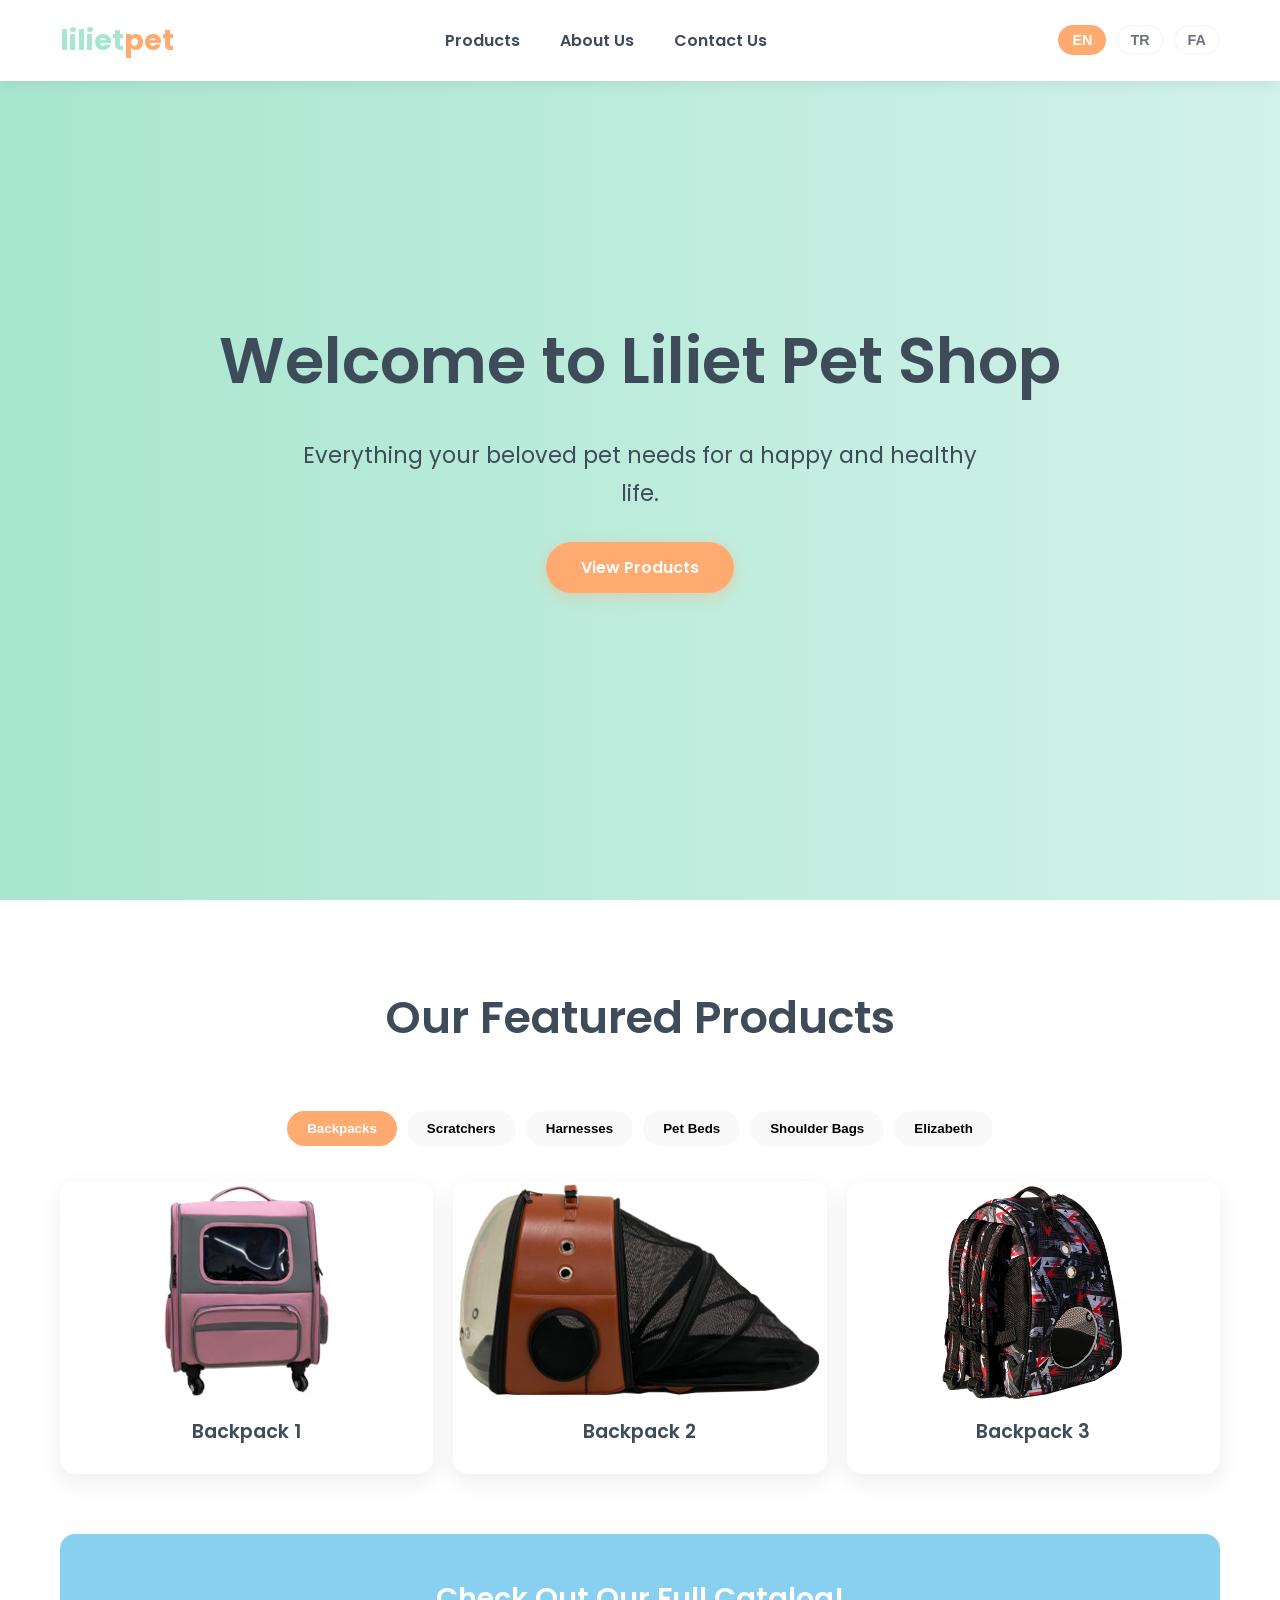
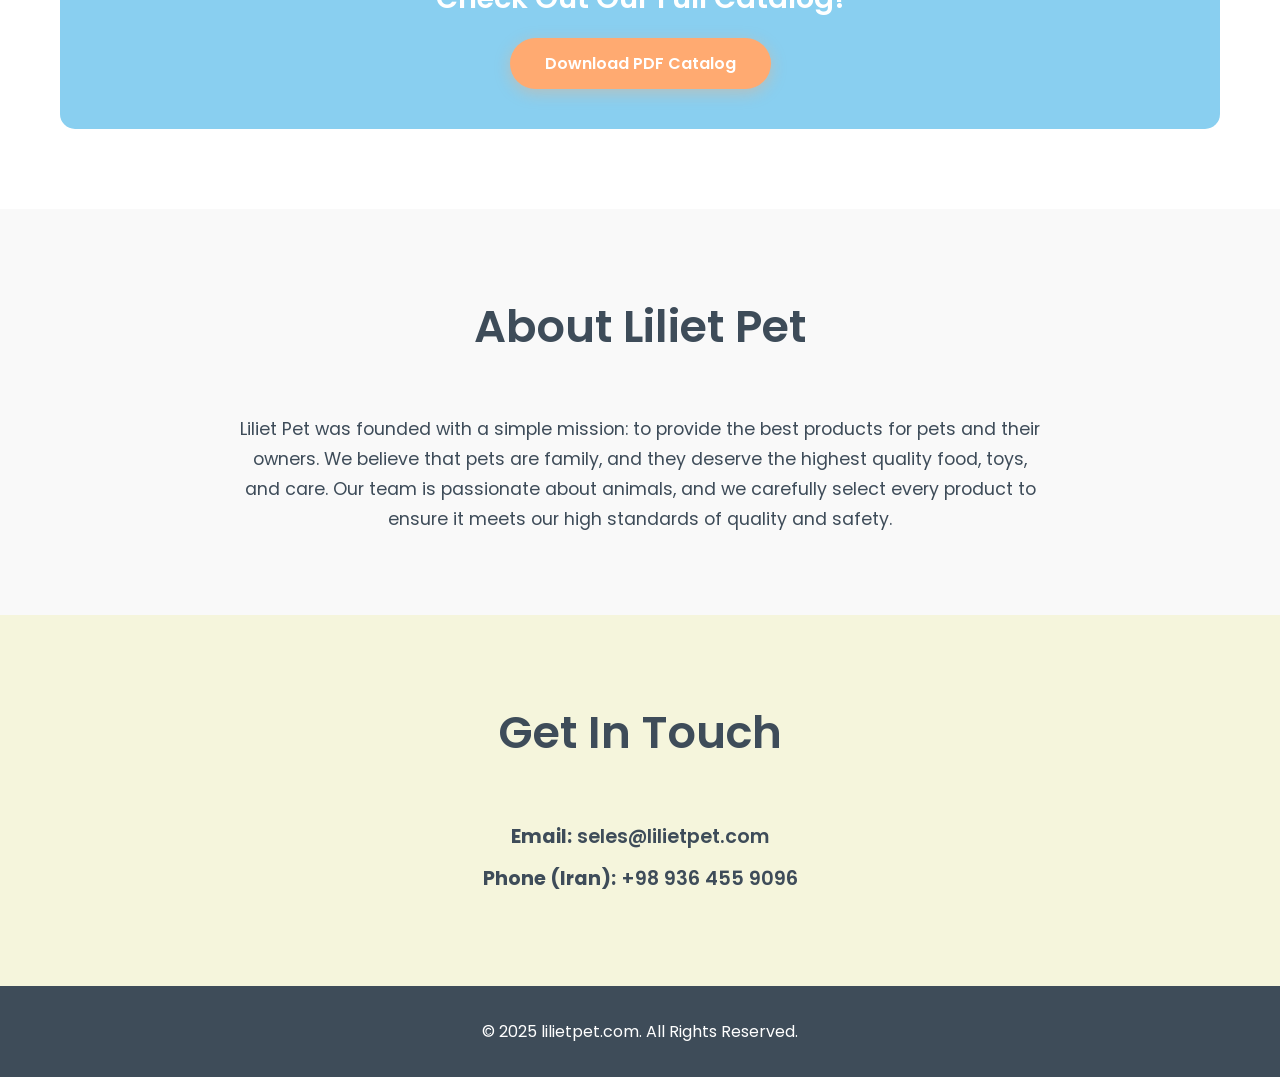
==== commit 71f8be16: "update allsd" ====
--- a/index.html
+++ b/index.html
@@ -220,39 +220,39 @@
 
         <!-- محتوا -->
         <div id="tab_kole" class="tab-content active">
-            <div class="product-card"><div class="product-card-image"><img src="../Liliet-Shop/pic/koole/2.png"></div><div class="product-card-content"><h3>Backpack 1</h3></div></div>
-            <div class="product-card"><div class="product-card-image"><img src="../Liliet-Shop/pic/koole/3.png"></div><div class="product-card-content"><h3>Backpack 2</h3></div></div>
-            <div class="product-card"><div class="product-card-image"><img src="../Liliet-Shop/pic/koole/4.png"></div><div class="product-card-content"><h3>Backpack 3</h3></div></div>
+            <div class="product-card"><div class="product-card-image"><img src="../pic/koole/2.png"></div><div class="product-card-content"><h3>Backpack 1</h3></div></div>
+            <div class="product-card"><div class="product-card-image"><img src="../pic/koole/3.png"></div><div class="product-card-content"><h3>Backpack 2</h3></div></div>
+            <div class="product-card"><div class="product-card-image"><img src="../pic/koole/4.png"></div><div class="product-card-content"><h3>Backpack 3</h3></div></div>
         </div>
 
         <div id="tab_scratcher" class="tab-content">
-            <div class="product-card"><div class="product-card-image"><img src="../Liliet-Shop/pic/Skara/1.png"></div><div class="product-card-content"><h3>Scratcher 1</h3></div></div>
-            <div class="product-card"><div class="product-card-image"><img src="../Liliet-Shop/pic/Skara/2.png"></div><div class="product-card-content"><h3>Scratcher 2</h3></div></div>
-            <div class="product-card"><div class="product-card-image"><img src="../Liliet-Shop/pic/Skara/3.png"></div><div class="product-card-content"><h3>Scratcher 3</h3></div></div>
+            <div class="product-card"><div class="product-card-image"><img src="../pic/Skara/1.png"></div><div class="product-card-content"><h3>Scratcher 1</h3></div></div>
+            <div class="product-card"><div class="product-card-image"><img src="../pic/Skara/2.png"></div><div class="product-card-content"><h3>Scratcher 2</h3></div></div>
+            <div class="product-card"><div class="product-card-image"><img src="../pic/Skara/3.png"></div><div class="product-card-content"><h3>Scratcher 3</h3></div></div>
         </div>
 
         <div id="tab_hug" class="tab-content">
-            <div class="product-card"><div class="product-card-image"><img src="../Liliet-Shop/pic/Harnesses/1.png"></div><div class="product-card-content"><h3>Harness 1</h3></div></div>
-            <div class="product-card"><div class="product-card-image"><img src="../Liliet-Shop/pic/Harnesses/2.png"></div><div class="product-card-content"><h3>Harness 2</h3></div></div>
-            <div class="product-card"><div class="product-card-image"><img src="../Liliet-Shop/pic/Harnesses/3.png"></div><div class="product-card-content"><h3>Harness 3</h3></div></div>
+            <div class="product-card"><div class="product-card-image"><img src="../pic/Harnesses/1.png"></div><div class="product-card-content"><h3>Harness 1</h3></div></div>
+            <div class="product-card"><div class="product-card-image"><img src="../pic/Harnesses/2.png"></div><div class="product-card-content"><h3>Harness 2</h3></div></div>
+            <div class="product-card"><div class="product-card-image"><img src="../pic/Harnesses/3.png"></div><div class="product-card-content"><h3>Harness 3</h3></div></div>
         </div>
 
         <div id="tab_bed" class="tab-content">
-            <div class="product-card"><div class="product-card-image"><img src="../Liliet-Shop/pic/bed/1.png"></div><div class="product-card-content"><h3>Pet Bed 1</h3></div></div>
-            <div class="product-card"><div class="product-card-image"><img src="../Liliet-Shop/pic/bed/2.png"></div><div class="product-card-content"><h3>Pet Bed 2</h3></div></div>
-            <div class="product-card"><div class="product-card-image"><img src="../Liliet-Shop/pic/bed/3.png"></div><div class="product-card-content"><h3>Pet Bed 3</h3></div></div>
+            <div class="product-card"><div class="product-card-image"><img src="../pic/bed/1.png"></div><div class="product-card-content"><h3>Pet Bed 1</h3></div></div>
+            <div class="product-card"><div class="product-card-image"><img src="../pic/bed/2.png"></div><div class="product-card-content"><h3>Pet Bed 2</h3></div></div>
+            <div class="product-card"><div class="product-card-image"><img src="../pic/bed/3.png"></div><div class="product-card-content"><h3>Pet Bed 3</h3></div></div>
         </div>
 
         <div id="tab_bag" class="tab-content">
-            <div class="product-card"><div class="product-card-image"><img src="../Liliet-Shop/pic/shulder/1.png"></div><div class="product-card-content"><h3>Bag 1</h3></div></div>
-            <div class="product-card"><div class="product-card-image"><img src="../Liliet-Shop/pic/shulder/2.png"></div><div class="product-card-content"><h3>Bag 2</h3></div></div>
+            <div class="product-card"><div class="product-card-image"><img src="../pic/shulder/1.png"></div><div class="product-card-content"><h3>Bag 1</h3></div></div>
+            <div class="product-card"><div class="product-card-image"><img src="../pic/shulder/2.png"></div><div class="product-card-content"><h3>Bag 2</h3></div></div>
             <div class="product-card"><div class="product-card-image"><img src="https://placehold.co/600x400/A0D8EF/FFFFFF?text=Bag+3"></div><div class="product-card-content"><h3>Bag 3</h3></div></div>
         </div>
 
         <div id="tab_elizabeth" class="tab-content">
-            <div class="product-card"><div class="product-card-image"><img src="../Liliet-Shop/pic/Elizabeth/1.png"></div><div class="product-card-content"><h3>Elizabeth 1</h3></div></div>
-            <div class="product-card"><div class="product-card-image"><img src="../Liliet-Shop/pic/Elizabeth/2.png"></div><div class="product-card-content"><h3>Elizabeth 2</h3></div></div>
-            <div class="product-card"><div class="product-card-image"><img src="../Liliet-Shop/pic/Elizabeth/3.png"></div><div class="product-card-content"><h3>Elizabeth 3</h3></div></div>
+            <div class="product-card"><div class="product-card-image"><img src="../pic/Elizabeth/1.png"></div><div class="product-card-content"><h3>Elizabeth 1</h3></div></div>
+            <div class="product-card"><div class="product-card-image"><img src="../pic/Elizabeth/2.png"></div><div class="product-card-content"><h3>Elizabeth 2</h3></div></div>
+            <div class="product-card"><div class="product-card-image"><img src="../pic/Elizabeth/3.png"></div><div class="product-card-content"><h3>Elizabeth 3</h3></div></div>
         </div>
 
         <div class="catalog-download">
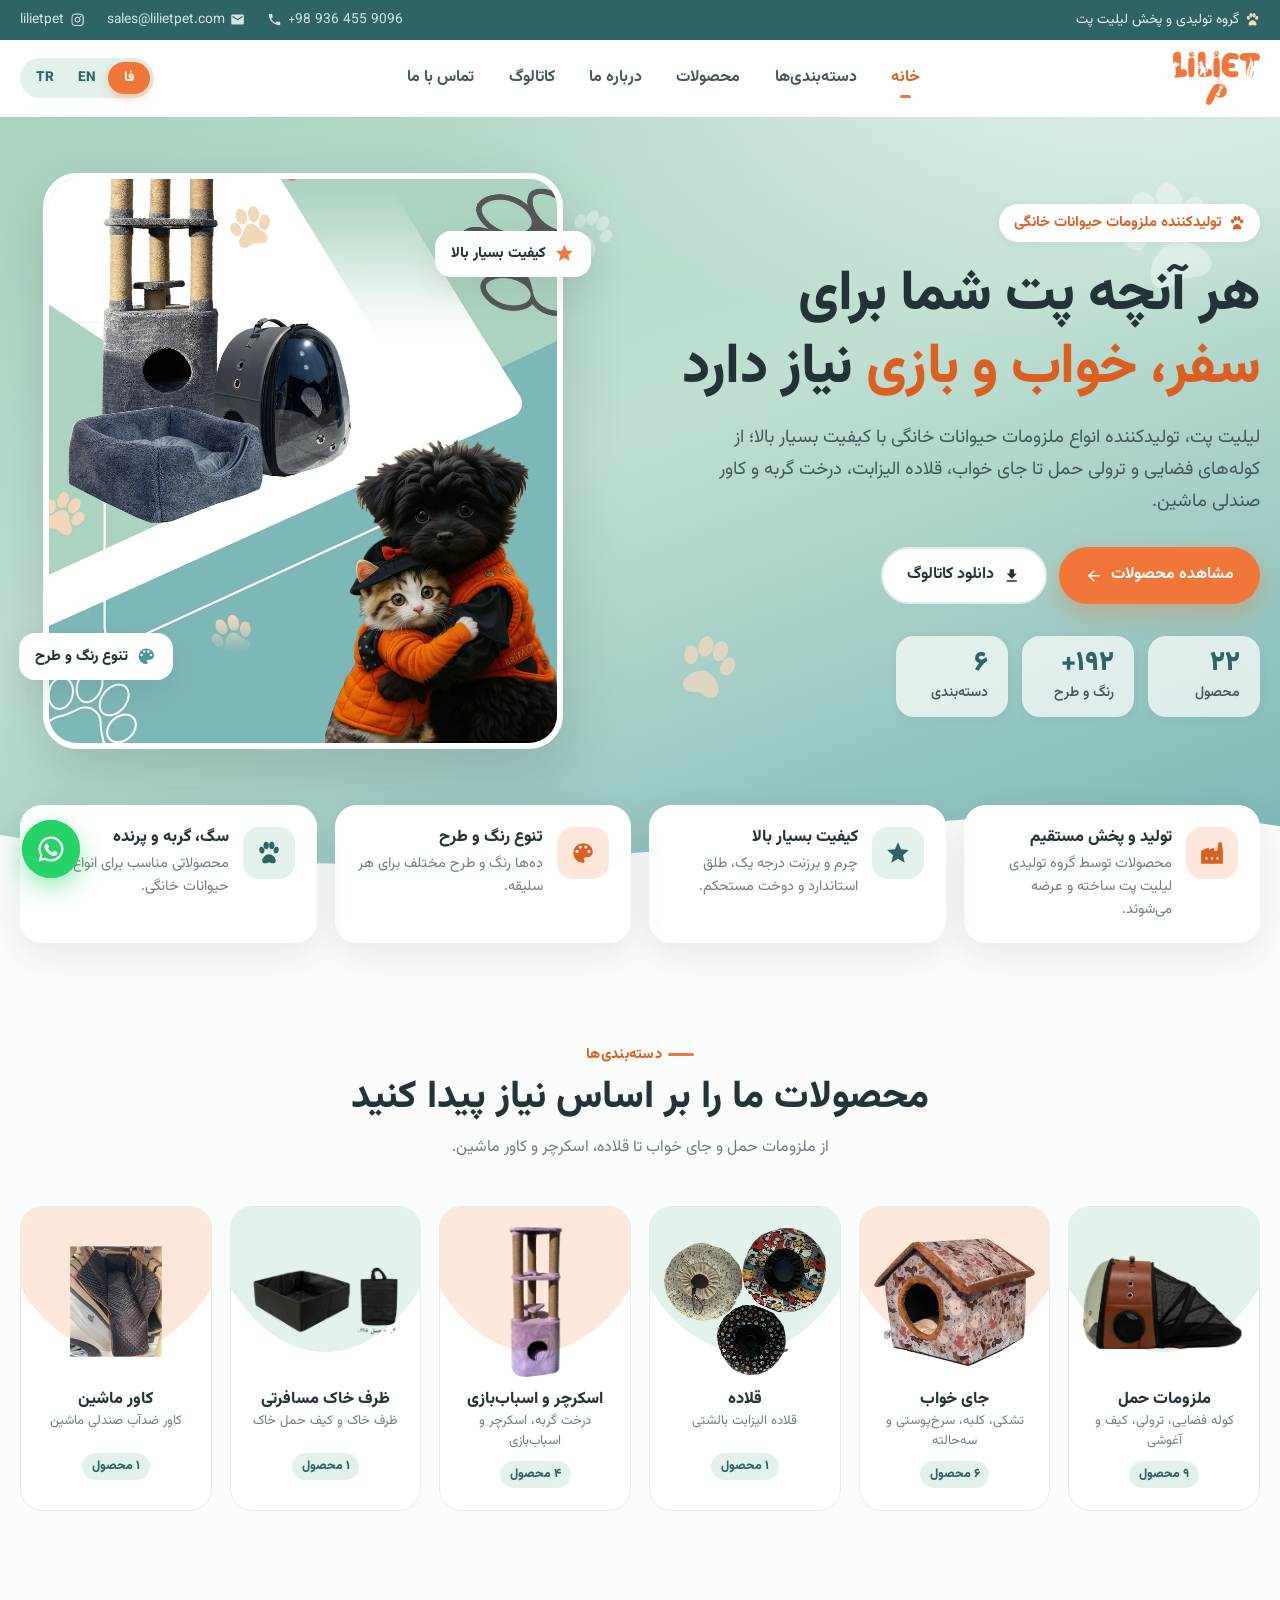
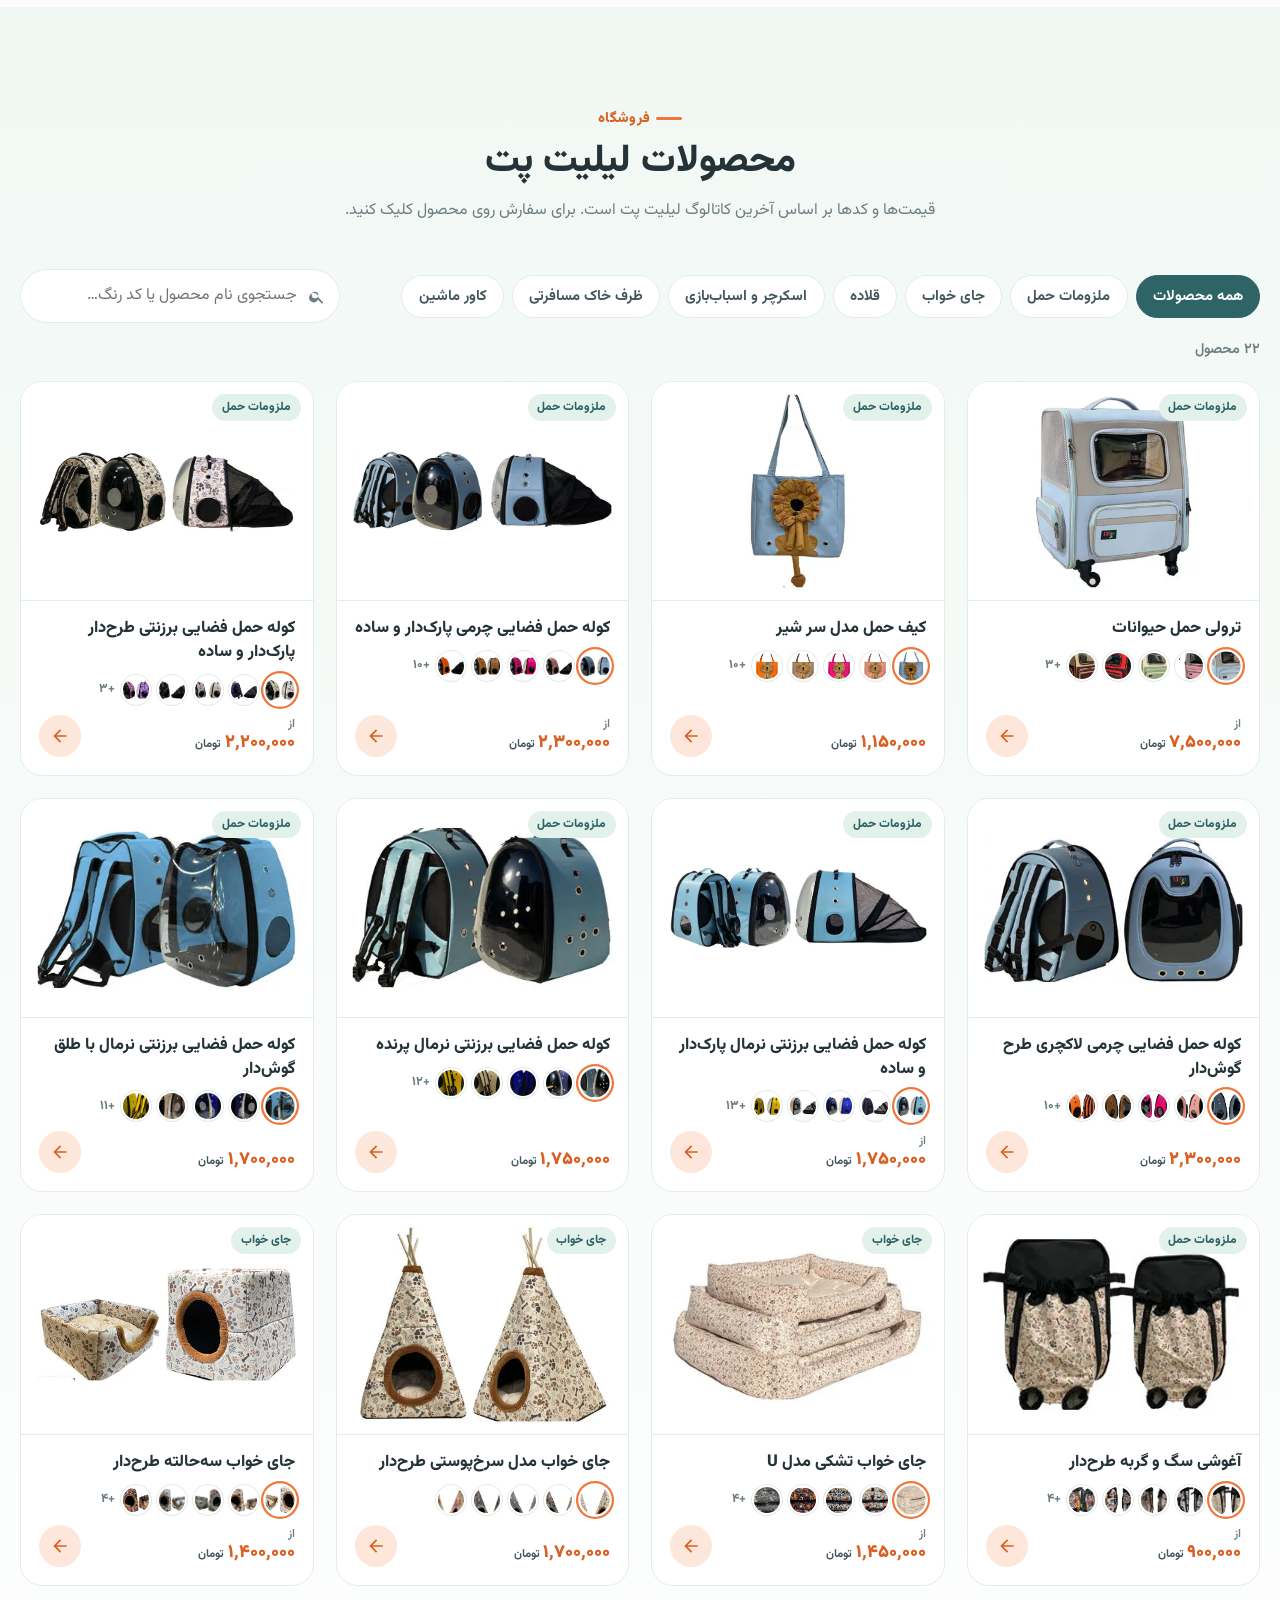
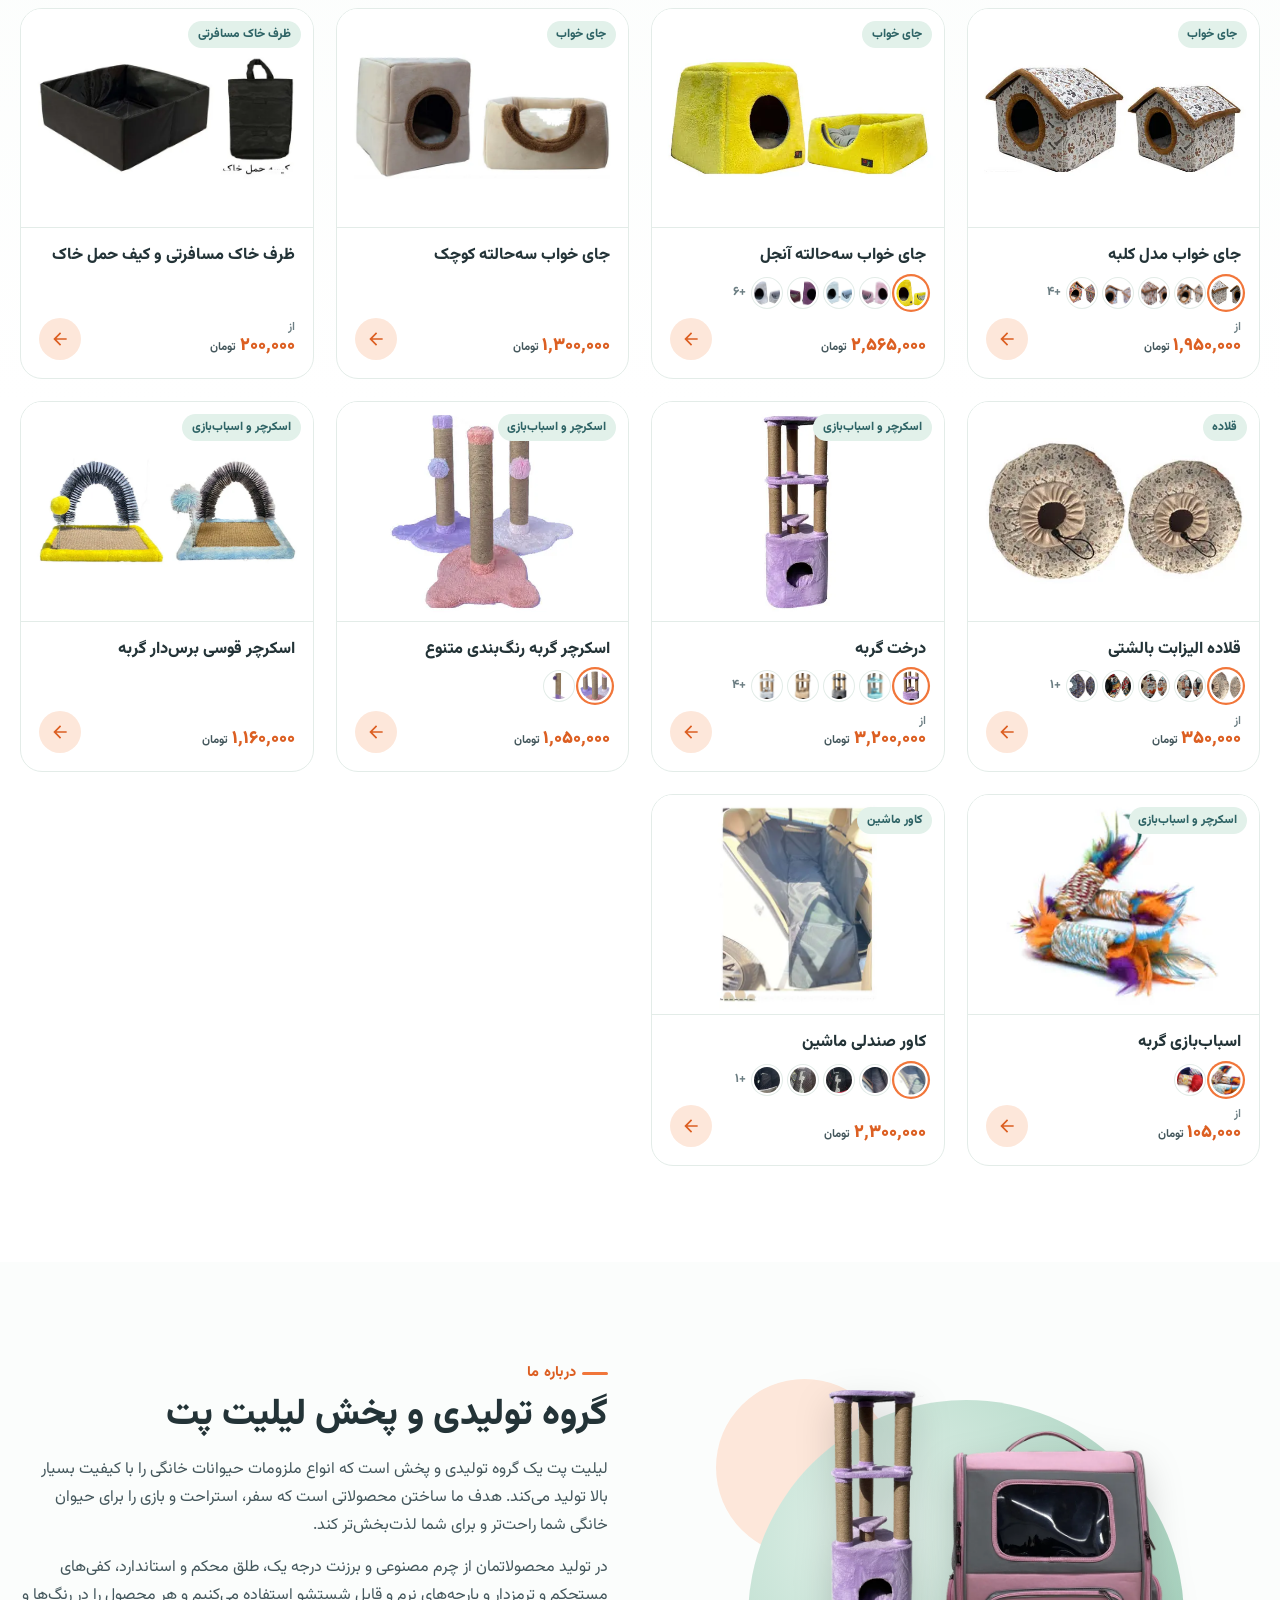
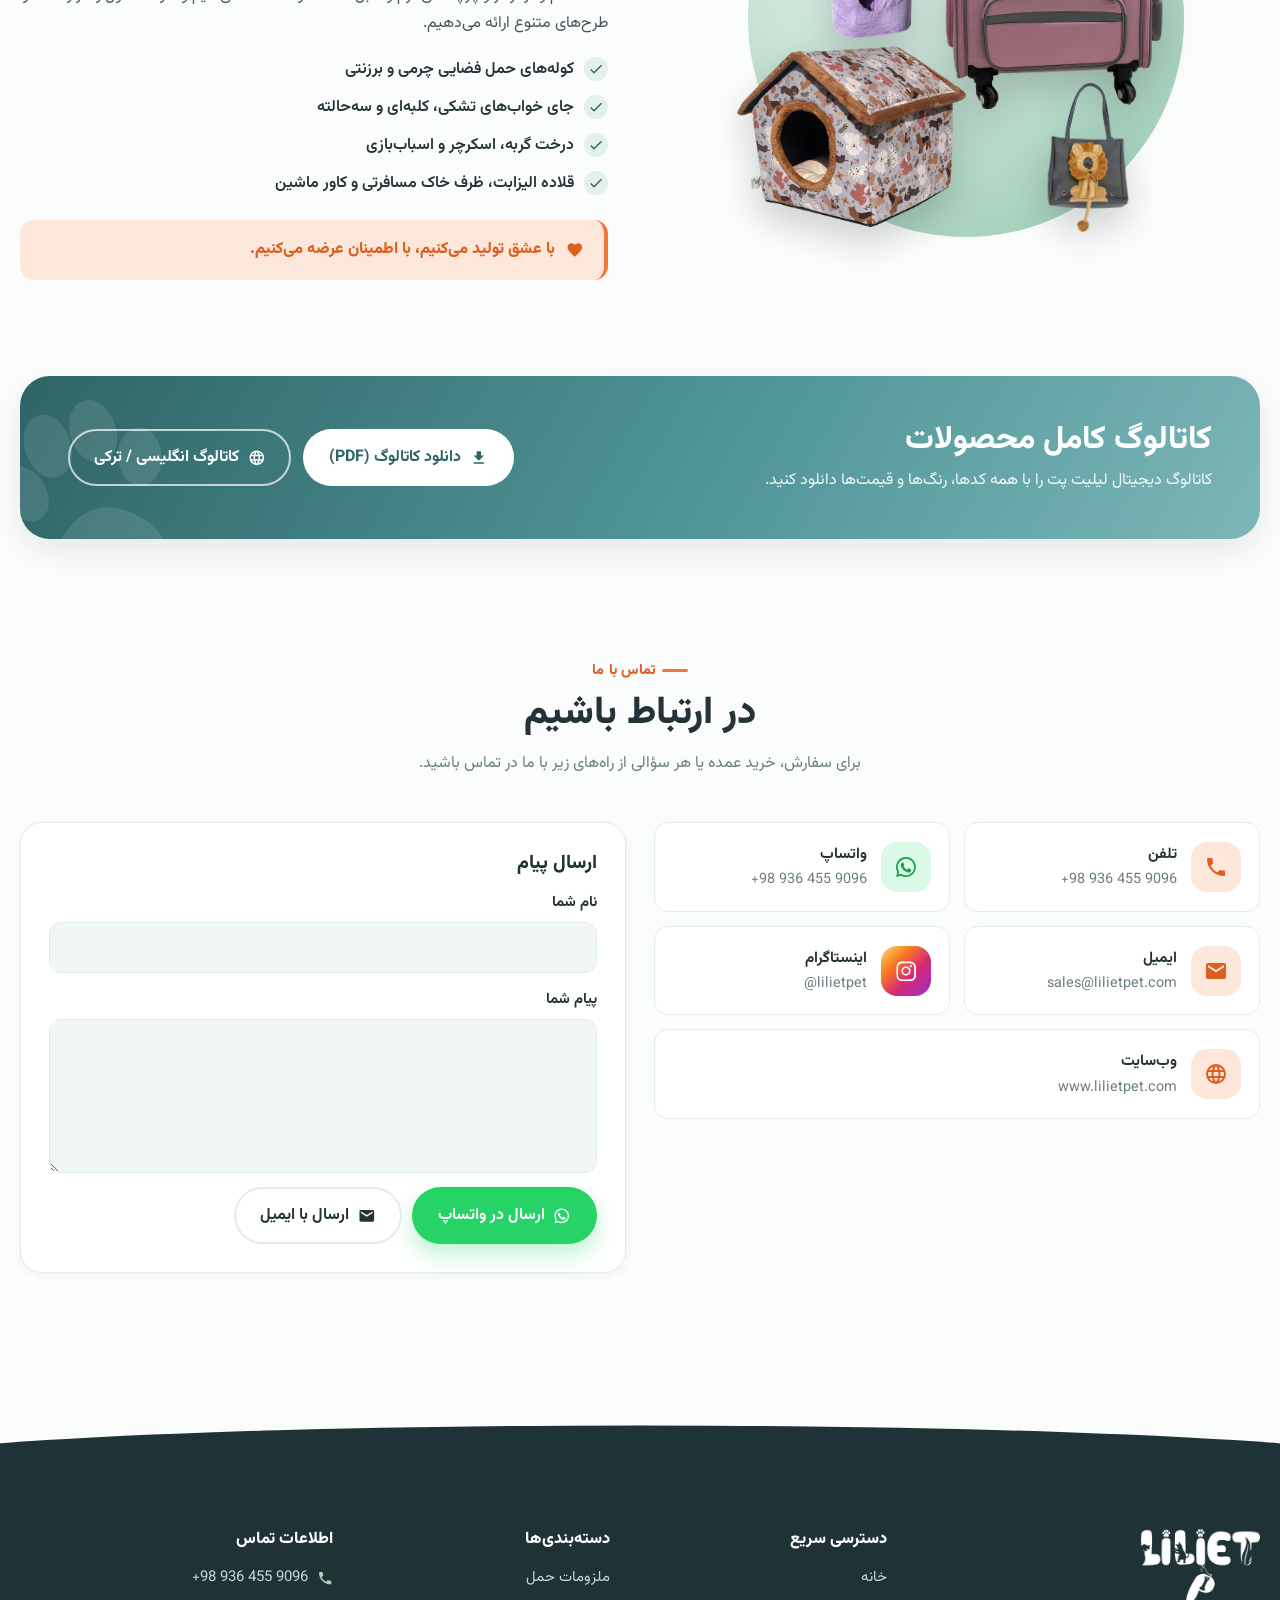
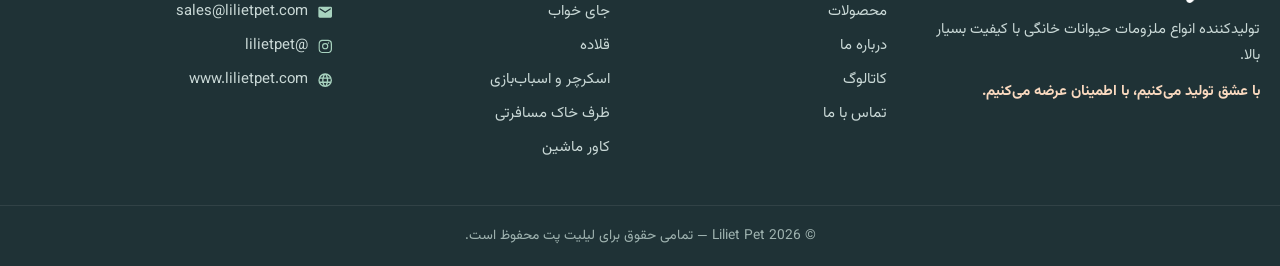
==== commit 819599e4: "Redesign site with full product catalog in Persian, English and Turkish - New responsive single-page" ====
--- a/index.html
+++ b/index.html
@@ -1,328 +1,325 @@
 <!DOCTYPE html>
-<html lang="en" dir="ltr">
+<html lang="fa" dir="rtl">
 <head>
 <meta charset="UTF-8">
-<meta name="viewport" content="width=device-width, initial-scale=1.0">
-<title>Liliet Pet Shop</title>
+<meta name="viewport" content="width=device-width, initial-scale=1">
+<title>لیلیت پت | تولید و پخش ملزومات حیوانات خانگی</title>
+<meta name="description" content="گروه تولیدی و پخش لیلیت پت؛ تولیدکننده کوله حمل فضایی، ترولی، جای خواب، قلاده، اسکرچر و کاور ماشین برای سگ، گربه و پرنده با کیفیت بسیار بالا.">
+<meta name="theme-color" content="#A8D3BF">
+<link rel="canonical" href="https://lilietpet.com/">
+<link rel="alternate" hreflang="fa" href="https://lilietpet.com/?lang=fa">
+<link rel="alternate" hreflang="en" href="https://lilietpet.com/?lang=en">
+<link rel="alternate" hreflang="tr" href="https://lilietpet.com/?lang=tr">
+<link rel="alternate" hreflang="x-default" href="https://lilietpet.com/">
+<meta property="og:type" content="website">
+<meta property="og:site_name" content="Liliet Pet">
+<meta property="og:title" content="لیلیت پت | تولید و پخش ملزومات حیوانات خانگی">
+<meta property="og:description" content="کوله حمل فضایی، ترولی، جای خواب، قلاده، اسکرچر و کاور ماشین برای سگ، گربه و پرنده.">
+<meta property="og:url" content="https://lilietpet.com/">
+<meta property="og:image" content="https://lilietpet.com/assets/img/brand/og-image.jpg">
+<link rel="icon" href="favicon.svg" type="image/svg+xml">
+<link rel="apple-touch-icon" href="assets/img/brand/logo.png">
 <link rel="preconnect" href="https://fonts.googleapis.com">
 <link rel="preconnect" href="https://fonts.gstatic.com" crossorigin>
-<link href="https://fonts.googleapis.com/css2?family=Poppins:wght@300;400;600;700&family=Vazirmatn:wght@300;400;600;700&display=swap" rel="stylesheet">
-<style>
-/* ===== استایل های قبلی شما ===== */
-:root {
-    --base-green: #A8E6CF;
-    --base-blue: #89CFF0;
-    --accent-orange: #FFD3B6;
-    --accent-gold: #FFAA71;
-    --neutral-white: #FFFFFF;
-    --neutral-light-gray: #f9f9f9;
-    --neutral-beige: #F5F5DC;
-    --text-dark: #3E4C59;
-    --text-light: #6c757d;
+<link href="https://fonts.googleapis.com/css2?family=Nunito:wght@400;600;700;800;900&family=Vazirmatn:wght@300;400;500;700;800;900&display=swap" rel="stylesheet">
+<link rel="stylesheet" href="assets/css/style.css">
+<script type="application/ld+json">
+{
+  "@context": "https://schema.org",
+  "@type": "Organization",
+  "name": "Liliet Pet",
+  "alternateName": "لیلیت پت",
+  "url": "https://lilietpet.com/",
+  "logo": "https://lilietpet.com/assets/img/brand/logo.png",
+  "email": "sales@lilietpet.com",
+  "telephone": "+989364559096",
+  "sameAs": ["https://www.instagram.com/lilietpet/"]
 }
-* {margin:0;padding:0;box-sizing:border-box;}
-html{scroll-behavior:smooth;}
-body{
-    font-family:'Poppins','Vazirmatn',sans-serif;
-    line-height:1.7;color:var(--text-dark);
-    background-color:var(--neutral-light-gray);
-    transition:all 0.3s ease;
-}
-.container{max-width:1200px;margin:auto;padding:0 20px;}
-h1,h2,h3{font-weight:600;margin-bottom:20px;}
-section{padding:80px 0;}
-.btn{
-    display:inline-block;
-    background:var(--accent-gold);
-    color:var(--neutral-white);
-    padding:12px 35px;
-    text-decoration:none;
-    border-radius:50px;
-    font-size:1rem;
-    font-weight:600;
-    border:none;
-    cursor:pointer;
-    transition:all 0.3s ease;
-    box-shadow:0 4px 15px rgba(255,170,113,0.4);
-}
-.btn:hover{
-    background:#ff9a58;
-    transform:translateY(-3px);
-    box-shadow:0 6px 20px rgba(255,170,113,0.6);
-}
-#main-header{
-    background:var(--neutral-white);
-    box-shadow:0 2px 15px rgba(0,0,0,0.08);
-    position:fixed;
-    width:100%;
-    top:0;
-    z-index:1000;
-}
-#navbar{
-    display:flex;
-    justify-content:space-between;
-    align-items:center;
-    padding:1rem 0;
-}
-#navbar .logo{
-    font-size:1.8rem;
-    font-weight:700;
-    color:var(--base-green);
-    text-decoration:none;
-}
-#navbar .logo span{color:var(--accent-gold);}
-#navbar ul{display:flex;list-style:none;align-items:center;}
-#navbar ul li a{
-    color:var(--text-dark);
-    padding:0.75rem;
-    margin:0 0.5rem;
-    text-decoration:none;
-    font-weight:600;
-    transition:color 0.3s ease;
-}
-#navbar ul li a:hover{color:var(--accent-gold);}
-.language-switcher{
-    display:flex;gap:10px;margin-left:20px;
-}
-.language-switcher button{
-    background:none;
-    border:2px solid var(--neutral-light-gray);
-    color:var(--text-light);
-    cursor:pointer;
-    font-size:0.9rem;
-    font-weight:600;
-    padding:5px 12px;
-    border-radius:20px;
-    transition:all 0.3s ease;
-}
-.language-switcher button:hover{
-    border-color:var(--accent-gold);
-    color:var(--accent-gold);
-}
-.language-switcher button.active{
-    background-color:var(--accent-gold);
-    border-color:var(--accent-gold);
-    color:var(--neutral-white);
-}
-#hero{
-    background:linear-gradient(to right,#a8e6cf,#d2f2ea);
-    height:100vh;
-    display:flex;
-    justify-content:center;
-    align-items:center;
-    text-align:center;
-    color:var(--text-dark);
-    padding-top:80px;
-}
-#hero h1{font-size:clamp(2.5rem,5vw,4rem);}
-#hero p{
-    font-size:clamp(1.1rem,2.5vw,1.4rem);
-    margin-bottom:30px;
-    max-width:700px;
-    margin-left:auto;margin-right:auto;
-}
-#products{background:var(--neutral-white);}
-.section-title{text-align:center;margin-bottom:50px;font-size:2.8rem;}
-.products-tabs{display:flex;flex-wrap:wrap;justify-content:center;margin-bottom:30px;}
-.tab-button{
-    background:var(--neutral-light-gray);
-    border:none;
-    padding:10px 20px;
-    margin:5px;
-    cursor:pointer;
-    font-weight:600;
-    border-radius:50px;
-    transition:all 0.3s ease;
-}
-.tab-button.active{background:var(--accent-gold);color:#fff;}
-.tab-content{display:none;}
-.tab-content.active{display:grid;grid-template-columns:repeat(auto-fit,minmax(250px,1fr));gap:20px;}
-.product-card{
-    background:var(--neutral-white);
-    border-radius:15px;
-    overflow:hidden;
-    box-shadow:0 8px 25px rgba(0,0,0,0.07);
-    display:flex;
-    flex-direction:column;
-}
-.product-card-image{height:220px;overflow:hidden;}
-.product-card-image img{width:100%;height:100%;object-fit:cover;}
-.product-card-content{padding:15px;text-align:center;}
-.product-card h3{margin-bottom:10px;font-size:1.2rem;color:var(--text-dark);}
-.product-card p{font-size:1rem;color:var(--text-light);}
-.catalog-download{text-align:center;margin-top:60px;background:var(--base-blue);padding:40px 20px;border-radius:15px;}
-.catalog-download h3{font-size:1.8rem;margin-bottom:15px;color:var(--neutral-white);}
-#about p{text-align:center;max-width:800px;margin:auto;font-size:1.1rem;}
-#contact{background:var(--neutral-beige);}
-.contact-info{text-align:center;font-size:1.2rem;font-weight:600;}
-.contact-info p{margin:10px 0;}
-.contact-info a{color:var(--text-dark);text-decoration:none;transition:color 0.3s ease;}
-.contact-info a:hover{color:var(--accent-gold);}
-#main-footer{background:var(--text-dark);color:var(--neutral-white);text-align:center;padding:2rem 0;}
-html[dir="rtl"]{font-family:'Vazirmatn','Poppins',sans-serif;}
-html[dir="rtl"] #navbar ul{flex-direction:row-reverse;}
-html[dir="rtl"] #navbar{flex-direction:row-reverse;}
-html[dir="rtl"] .language-switcher{margin-left:0;margin-right:20px;}
-@media(max-width:768px){
-    #navbar{flex-direction:column;padding:1rem;}
-    #navbar .logo{margin-bottom:15px;}
-    #navbar ul{flex-direction:column;width:100%;padding-top:10px;}
-    #navbar ul li{padding:8px 0;}
-    .language-switcher{margin:15px 0 0 0;}
-    #hero{padding-top:220px;}
-    .section-title{font-size:2.2rem;}
-    html[dir="rtl"] #navbar,#navbar ul{flex-direction:column;}
-}
-</style>
+</script>
 </head>
 <body>
-
-<header id="main-header">
+<svg width="0" height="0" style="position:absolute" aria-hidden="true">
+  <symbol id="i-paw" viewBox="0 0 24 24"><path fill="currentColor" d="M12 13.2c-3.1 0-6.3 3.4-6.3 5.9 0 1.6 1.3 2.4 3 2.4 1.4 0 2.2-.7 3.3-.7s1.9.7 3.3.7c1.7 0 3-.8 3-2.4 0-2.5-3.2-5.9-6.3-5.9zM6.2 12.4c1.3-.3 1.9-2 1.5-3.7S5.9 5.9 4.6 6.2 2.7 8.2 3.1 9.9s1.8 2.8 3.1 2.5zm11.6 0c1.3.3 2.7-.8 3.1-2.5s-.2-3.4-1.5-3.7-2.7.8-3.1 2.5.2 3.4 1.5 3.7zM9.4 8.6c1.5 0 2.5-1.6 2.5-3.5S10.9 1.6 9.4 1.6 6.9 3.2 6.9 5.1s1 3.5 2.5 3.5zm5.2 0c1.5 0 2.5-1.6 2.5-3.5s-1-3.5-2.5-3.5-2.5 1.6-2.5 3.5 1 3.5 2.5 3.5z"/></symbol>
+  <symbol id="i-phone" viewBox="0 0 24 24"><path fill="currentColor" d="M6.6 10.8a15.1 15.1 0 0 0 6.6 6.6l2.2-2.2c.3-.3.7-.4 1-.2 1.1.4 2.3.6 3.6.6.6 0 1 .4 1 1V20c0 .6-.4 1-1 1A17 17 0 0 1 3 4c0-.6.4-1 1-1h3.5c.6 0 1 .4 1 1 0 1.3.2 2.5.6 3.6.1.3 0 .7-.2 1z"/></symbol>
+  <symbol id="i-wa" viewBox="0 0 24 24"><path fill="currentColor" d="M12 2a10 10 0 0 0-8.6 15.1L2 22l5-1.3A10 10 0 1 0 12 2zm0 18.2c-1.5 0-3-.4-4.3-1.2l-.3-.2-3 .8.8-2.9-.2-.3A8.2 8.2 0 1 1 12 20.2zm4.5-6.1c-.2-.1-1.5-.7-1.7-.8s-.4-.1-.6.1-.6.8-.8 1-.3.2-.5.1a6.7 6.7 0 0 1-3.3-2.9c-.3-.4.2-.4.7-1.3.1-.2 0-.3 0-.4l-.8-1.8c-.2-.5-.4-.4-.6-.4h-.5c-.2 0-.4.1-.7.3-.2.3-.9.9-.9 2.2s.9 2.5 1 2.7 1.8 2.8 4.4 3.9c1.6.7 2.3.8 3.1.6.5-.1 1.5-.6 1.7-1.2s.2-1.1.2-1.2c-.1-.1-.3-.2-.6-.3z"/></symbol>
+  <symbol id="i-mail" viewBox="0 0 24 24"><path fill="currentColor" d="M20 4H4a2 2 0 0 0-2 2v12c0 1.1.9 2 2 2h16a2 2 0 0 0 2-2V6a2 2 0 0 0-2-2zm0 4.2-8 5-8-5V6l8 5 8-5z"/></symbol>
+  <symbol id="i-ig" viewBox="0 0 24 24"><path fill="currentColor" d="M12 7.4a4.6 4.6 0 1 0 0 9.2 4.6 4.6 0 0 0 0-9.2zm0 7.6a3 3 0 1 1 0-6 3 3 0 0 1 0 6zm5.9-7.8a1.1 1.1 0 1 1-2.2 0 1.1 1.1 0 0 1 2.2 0zM21.9 8.3c0-1.6-.4-3-1.6-4.1s-2.5-1.5-4.1-1.6c-1.6-.1-6.5-.1-8.1 0-1.6.1-3 .4-4.1 1.6S2.6 6.7 2.5 8.3c-.1 1.6-.1 6.5 0 8.1.1 1.6.4 3 1.6 4.1s2.5 1.5 4.1 1.6c1.6.1 6.5.1 8.1 0 1.6-.1 3-.4 4.1-1.6s1.5-2.5 1.6-4.1c.1-1.6.1-6.5 0-8.1zm-2.1 9.9a3.3 3.3 0 0 1-1.9 1.9c-1.3.5-4.4.4-5.8.4s-4.6.1-5.8-.4a3.3 3.3 0 0 1-1.9-1.9c-.5-1.3-.4-4.4-.4-5.8s-.1-4.6.4-5.8a3.3 3.3 0 0 1 1.9-1.9c1.3-.5 4.4-.4 5.8-.4s4.6-.1 5.8.4a3.3 3.3 0 0 1 1.9 1.9c.5 1.3.4 4.4.4 5.8s.1 4.6-.4 5.8z"/></symbol>
+  <symbol id="i-globe" viewBox="0 0 24 24"><path fill="currentColor" d="M12 2a10 10 0 1 0 0 20 10 10 0 0 0 0-20zm6.9 6h-2.9a15.7 15.7 0 0 0-1.4-3.6A8 8 0 0 1 18.9 8zM12 4c.8 1.2 1.5 2.5 1.9 4h-3.8c.4-1.4 1.1-2.8 1.9-4zM4.3 14a8.2 8.2 0 0 1 0-4h3.4a16.5 16.5 0 0 0 0 4zm.8 2h2.9c.3 1.3.8 2.5 1.4 3.6A8 8 0 0 1 5.1 16zM8 8H5.1a8 8 0 0 1 4.3-3.6C8.8 5.5 8.4 6.7 8 8zm4 12c-.8-1.2-1.5-2.5-1.9-4h3.8c-.4 1.4-1.1 2.8-1.9 4zm2.3-6H9.7a14.7 14.7 0 0 1 0-4h4.6a14.7 14.7 0 0 1 0 4zm.3 5.6c.6-1.1 1.1-2.3 1.4-3.6h2.9a8 8 0 0 1-4.3 3.6zm1.7-5.6a16.5 16.5 0 0 0 0-4h3.4a8.2 8.2 0 0 1 0 4z"/></symbol>
+  <symbol id="i-search" viewBox="0 0 24 24"><path fill="currentColor" d="M15.5 14h-.8l-.3-.3A6.5 6.5 0 1 0 14 15.5l.3.3v.8l5 5 1.5-1.5zm-6 0a4.5 4.5 0 1 1 0-9 4.5 4.5 0 0 1 0 9z"/></symbol>
+  <symbol id="i-menu" viewBox="0 0 24 24"><path fill="currentColor" d="M3 6h18v2H3zm0 5h18v2H3zm0 5h18v2H3z"/></symbol>
+  <symbol id="i-close" viewBox="0 0 24 24"><path fill="currentColor" d="M19 6.4 17.6 5 12 10.6 6.4 5 5 6.4 10.6 12 5 17.6 6.4 19 12 13.4 17.6 19 19 17.6 13.4 12z"/></symbol>
+  <symbol id="i-down" viewBox="0 0 24 24"><path fill="currentColor" d="M5 20h14v-2H5zm14-11h-4V3H9v6H5l7 7z"/></symbol>
+  <symbol id="i-arrow" viewBox="0 0 24 24"><path fill="currentColor" d="M12 4 10.6 5.4 16.2 11H4v2h12.2l-5.6 5.6L12 20l8-8z"/></symbol>
+  <symbol id="i-up" viewBox="0 0 24 24"><path fill="currentColor" d="M4 12l1.4 1.4L11 7.8V20h2V7.8l5.6 5.6L20 12l-8-8z"/></symbol>
+  <symbol id="i-check" viewBox="0 0 24 24"><path fill="currentColor" d="M9 16.2 4.8 12l-1.4 1.4L9 19 21 7l-1.4-1.4z"/></symbol>
+  <symbol id="i-factory" viewBox="0 0 24 24"><path fill="currentColor" d="M22 22H2V10l7-3v2l5-2v3h3l1-8h3l1 8zM6 18h2v-2H6zm5 0h2v-2h-2zm5 0h2v-2h-2z"/></symbol>
+  <symbol id="i-star" viewBox="0 0 24 24"><path fill="currentColor" d="M12 17.3 18.2 21l-1.6-7L22 9.2l-7.2-.6L12 2 9.2 8.6 2 9.2 7.5 14l-1.7 7z"/></symbol>
+  <symbol id="i-palette" viewBox="0 0 24 24"><path fill="currentColor" d="M12 3a9 9 0 0 0 0 18c.8 0 1.5-.7 1.5-1.5 0-.4-.1-.7-.4-1-.2-.3-.4-.6-.4-1 0-.8.7-1.5 1.5-1.5H16a5 5 0 0 0 5-5c0-4.4-4-8-9-8zm-5.5 9a1.5 1.5 0 1 1 0-3 1.5 1.5 0 0 1 0 3zm3-4a1.5 1.5 0 1 1 0-3 1.5 1.5 0 0 1 0 3zm5 0a1.5 1.5 0 1 1 0-3 1.5 1.5 0 0 1 0 3zm3 4a1.5 1.5 0 1 1 0-3 1.5 1.5 0 0 1 0 3z"/></symbol>
+  <symbol id="i-heart" viewBox="0 0 24 24"><path fill="currentColor" d="m12 21.4-1.5-1.3C5.4 15.4 2 12.3 2 8.5 2 5.4 4.4 3 7.5 3c1.7 0 3.4.8 4.5 2.1A6 6 0 0 1 16.5 3C19.6 3 22 5.4 22 8.5c0 3.8-3.4 6.9-8.5 11.5z"/></symbol>
+  <symbol id="i-link" viewBox="0 0 24 24"><path fill="currentColor" d="M3.9 12a3.1 3.1 0 0 1 3.1-3.1h4V7H7a5 5 0 0 0 0 10h4v-1.9H7A3.1 3.1 0 0 1 3.9 12zM8 13h8v-2H8zm9-6h-4v1.9h4a3.1 3.1 0 0 1 0 6.2h-4V17h4a5 5 0 0 0 0-10z"/></symbol>
+</svg>
+
+<a class="skip-link" href="#main" data-i18n="skip">رفتن به محتوا</a>
+
+<div class="topbar">
+  <div class="container topbar__inner">
+    <p class="topbar__text"><svg class="ico"><use href="#i-paw"/></svg> <span data-i18n="topbar_text">گروه تولیدی و پخش لیلیت پت</span></p>
+    <div class="topbar__links">
+      <a href="tel:+989364559096" dir="ltr"><svg class="ico"><use href="#i-phone"/></svg> +98 936 455 9096</a>
+      <a href="mailto:sales@lilietpet.com"><svg class="ico"><use href="#i-mail"/></svg> sales@lilietpet.com</a>
+      <a href="https://www.instagram.com/lilietpet/" target="_blank" rel="noopener"><svg class="ico"><use href="#i-ig"/></svg> lilietpet</a>
+    </div>
+  </div>
+</div>
+
+<header class="header" id="header">
+  <div class="container header__inner">
+    <a href="#home" class="brand" aria-label="Liliet Pet">
+      <img src="assets/img/brand/logo.png" alt="Liliet Pet" width="560" height="348">
+    </a>
+    <nav class="nav" id="nav" aria-label="main">
+      <div class="nav__head">
+        <img src="assets/img/brand/logo.png" alt="" width="560" height="348">
+        <button class="icon-btn" id="navClose" data-i18n-aria="close" aria-label="بستن"><svg><use href="#i-close"/></svg></button>
+      </div>
+      <a href="#home" class="nav__link" data-i18n="nav_home">خانه</a>
+      <a href="#categories" class="nav__link" data-i18n="nav_categories">دسته‌بندی‌ها</a>
+      <a href="#products" class="nav__link" data-i18n="nav_products">محصولات</a>
+      <a href="#about" class="nav__link" data-i18n="nav_about">درباره ما</a>
+      <a href="#catalog" class="nav__link" data-i18n="nav_catalog">کاتالوگ</a>
+      <a href="#contact" class="nav__link" data-i18n="nav_contact">تماس با ما</a>
+    </nav>
+    <div class="header__actions">
+      <div class="lang" role="group" data-i18n-aria="lang_label" aria-label="زبان">
+        <button type="button" data-lang="fa" class="active" lang="fa">فا</button>
+        <button type="button" data-lang="en" lang="en">EN</button>
+        <button type="button" data-lang="tr" lang="tr">TR</button>
+      </div>
+      <button class="icon-btn menu-btn" id="navOpen" data-i18n-aria="menu" aria-label="منو" aria-controls="nav" aria-expanded="false"><svg><use href="#i-menu"/></svg></button>
+    </div>
+  </div>
+</header>
+<div class="nav-backdrop" id="navBackdrop"></div>
+
+<main id="main">
+  <!-- HERO -->
+  <section class="hero" id="home">
+    <div class="hero__paws" aria-hidden="true">
+      <svg class="p1"><use href="#i-paw"/></svg><svg class="p2"><use href="#i-paw"/></svg><svg class="p3"><use href="#i-paw"/></svg><svg class="p4"><use href="#i-paw"/></svg>
+    </div>
+    <div class="container hero__inner">
+      <div class="hero__content">
+        <span class="badge"><svg class="ico"><use href="#i-paw"/></svg> <span data-i18n="hero_badge">تولیدکننده ملزومات حیوانات خانگی</span></span>
+        <h1 data-i18n-html="hero_title">هر آنچه پت شما برای <span>سفر، خواب و بازی</span> نیاز دارد</h1>
+        <p class="hero__text" data-i18n="hero_text">لیلیت پت، تولیدکننده انواع ملزومات حیوانات خانگی با کیفیت بسیار بالا.</p>
+        <div class="hero__cta">
+          <a href="#products" class="btn btn--primary"><span data-i18n="hero_cta">مشاهده محصولات</span> <svg class="ico flip"><use href="#i-arrow"/></svg></a>
+          <a href="Liliet05.pdf" class="btn btn--ghost" download><svg class="ico"><use href="#i-down"/></svg> <span data-i18n="hero_cta2">دانلود کاتالوگ</span></a>
+        </div>
+        <dl class="stats">
+          <div><dt id="statProducts">22</dt><dd data-i18n="stat_products">محصول</dd></div>
+          <div><dt id="statVariants">190+</dt><dd data-i18n="stat_variants">رنگ و طرح</dd></div>
+          <div><dt id="statCats">6</dt><dd data-i18n="stat_categories">دسته‌بندی</dd></div>
+        </dl>
+      </div>
+      <div class="hero__visual">
+        <div class="hero__blob"></div>
+        <img src="assets/img/brand/hero.webp" alt="Liliet Pet" class="hero__img" width="1000" height="1110" fetchpriority="high">
+        <div class="float-card float-card--a"><svg class="ico"><use href="#i-star"/></svg><span data-i18n="hero_float1">کیفیت بسیار بالا</span></div>
+        <div class="float-card float-card--b"><svg class="ico"><use href="#i-palette"/></svg><span data-i18n="hero_float2">تنوع رنگ و طرح</span></div>
+      </div>
+    </div>
+    <svg class="wave" viewBox="0 0 1440 80" preserveAspectRatio="none" aria-hidden="true"><path d="M0 40c240 40 480 40 720 20S1200-10 1440 30v50H0z"/></svg>
+  </section>
+
+  <!-- FEATURES -->
+  <section class="features">
+    <div class="container features__grid">
+      <div class="feature reveal"><span class="feature__icon"><svg><use href="#i-factory"/></svg></span><div><h3 data-i18n="feat1_t">تولید و پخش مستقیم</h3><p data-i18n="feat1_d"></p></div></div>
+      <div class="feature reveal"><span class="feature__icon"><svg><use href="#i-star"/></svg></span><div><h3 data-i18n="feat2_t">کیفیت بسیار بالا</h3><p data-i18n="feat2_d"></p></div></div>
+      <div class="feature reveal"><span class="feature__icon"><svg><use href="#i-palette"/></svg></span><div><h3 data-i18n="feat3_t">تنوع رنگ و طرح</h3><p data-i18n="feat3_d"></p></div></div>
+      <div class="feature reveal"><span class="feature__icon"><svg><use href="#i-paw"/></svg></span><div><h3 data-i18n="feat4_t">سگ، گربه و پرنده</h3><p data-i18n="feat4_d"></p></div></div>
+    </div>
+  </section>
+
+  <!-- CATEGORIES -->
+  <section class="section" id="categories">
     <div class="container">
-        <nav id="navbar">
-            <a href="#hero" class="logo">liliet<span>pet</span></a>
-            <ul>
-                <li><a href="#products" data-translate="nav_products">Products</a></li>
-                <li><a href="#about" data-translate="nav_about">About Us</a></li>
-                <li><a href="#contact" data-translate="nav_contact">Contact Us</a></li>
-            </ul>
-            <div class="language-switcher">
-                <button id="lang-en" class="active">EN</button>
-                <button id="lang-tr">TR</button>
-                <button id="lang-fa">FA</button>
-            </div>
-        </nav>
-    </div>
-</header>
-
-<section id="hero">
+      <header class="section__head reveal">
+        <span class="eyebrow" data-i18n="cats_eyebrow">دسته‌بندی‌ها</span>
+        <h2 data-i18n="cats_title">محصولات ما را بر اساس نیاز پیدا کنید</h2>
+        <p data-i18n="cats_text"></p>
+      </header>
+      <div class="cats" id="catGrid"></div>
+    </div>
+  </section>
+
+  <!-- PRODUCTS -->
+  <section class="section section--tint" id="products">
     <div class="container">
-        <h1 data-translate="hero_title">Welcome to Liliet Pet Shop</h1>
-        <p data-translate="hero_subtitle">Everything your beloved pet needs for a happy and healthy life.</p>
-        <a href="#products" class="btn" data-translate="hero_button">View Products</a>
-    </div>
-</section>
-
-<main>
-<section id="products">
+      <header class="section__head reveal">
+        <span class="eyebrow" data-i18n="prod_eyebrow">فروشگاه</span>
+        <h2 data-i18n="prod_title">محصولات لیلیت پت</h2>
+        <p data-i18n="prod_text"></p>
+      </header>
+      <div class="toolbar">
+        <div class="chips" id="chips" role="tablist"></div>
+        <label class="search">
+          <svg class="ico"><use href="#i-search"/></svg>
+          <input type="search" id="search" data-i18n-ph="search_ph" placeholder="جستجوی نام محصول یا کد رنگ…" autocomplete="off">
+        </label>
+      </div>
+      <p class="results" id="results" aria-live="polite"></p>
+      <div class="grid" id="grid"></div>
+      <p class="empty" id="empty" hidden data-i18n="empty">محصولی پیدا نشد.</p>
+    </div>
+  </section>
+
+  <!-- ABOUT -->
+  <section class="section about" id="about">
+    <div class="container about__inner">
+      <div class="about__media reveal">
+        <div class="about__collage">
+          <img src="assets/img/categories/trolley.webp" alt="" loading="lazy" class="c1">
+          <img src="assets/img/categories/beds.webp" alt="" loading="lazy" class="c2">
+          <img src="assets/img/categories/scratchers.webp" alt="" loading="lazy" class="c3">
+          <img src="assets/img/categories/bag.webp" alt="" loading="lazy" class="c4">
+        </div>
+      </div>
+      <div class="about__content reveal">
+        <span class="eyebrow" data-i18n="about_eyebrow">درباره ما</span>
+        <h2 data-i18n="about_title">گروه تولیدی و پخش لیلیت پت</h2>
+        <p data-i18n="about_p1"></p>
+        <p data-i18n="about_p2"></p>
+        <ul class="checks">
+          <li><svg class="ico"><use href="#i-check"/></svg><span data-i18n="about_li1"></span></li>
+          <li><svg class="ico"><use href="#i-check"/></svg><span data-i18n="about_li2"></span></li>
+          <li><svg class="ico"><use href="#i-check"/></svg><span data-i18n="about_li3"></span></li>
+          <li><svg class="ico"><use href="#i-check"/></svg><span data-i18n="about_li4"></span></li>
+        </ul>
+        <blockquote class="quote"><svg class="ico"><use href="#i-heart"/></svg><span data-i18n="about_quote">با عشق تولید می‌کنیم، با اطمینان عرضه می‌کنیم.</span></blockquote>
+      </div>
+    </div>
+  </section>
+
+  <!-- CATALOG CTA -->
+  <section class="catalog" id="catalog">
     <div class="container">
-        <h2 class="section-title" data-translate="products_title">Our Featured Products</h2>
-
-        <!-- تب‌ها -->
-        <div class="products-tabs">
-            <button class="tab-button active" data-tab="tab_kole">Backpacks</button>
-            <button class="tab-button" data-tab="tab_scratcher">Scratchers</button>
-            <button class="tab-button" data-tab="tab_hug">Harnesses</button>
-            <button class="tab-button" data-tab="tab_bed">Pet Beds</button>
-            <button class="tab-button" data-tab="tab_bag">Shoulder Bags</button>
-            <button class="tab-button" data-tab="tab_elizabeth">Elizabeth</button>
-        </div>
-
-        <!-- محتوا -->
-        <div id="tab_kole" class="tab-content active">
-            <div class="product-card"><div class="product-card-image"><img src="../pic/koole/2.png"></div><div class="product-card-content"><h3>Backpack 1</h3></div></div>
-            <div class="product-card"><div class="product-card-image"><img src="../pic/koole/3.png"></div><div class="product-card-content"><h3>Backpack 2</h3></div></div>
-            <div class="product-card"><div class="product-card-image"><img src="../pic/koole/4.png"></div><div class="product-card-content"><h3>Backpack 3</h3></div></div>
-        </div>
-
-        <div id="tab_scratcher" class="tab-content">
-            <div class="product-card"><div class="product-card-image"><img src="../pic/Skara/1.png"></div><div class="product-card-content"><h3>Scratcher 1</h3></div></div>
-            <div class="product-card"><div class="product-card-image"><img src="../pic/Skara/2.png"></div><div class="product-card-content"><h3>Scratcher 2</h3></div></div>
-            <div class="product-card"><div class="product-card-image"><img src="../pic/Skara/3.png"></div><div class="product-card-content"><h3>Scratcher 3</h3></div></div>
-        </div>
-
-        <div id="tab_hug" class="tab-content">
-            <div class="product-card"><div class="product-card-image"><img src="../pic/Harnesses/1.png"></div><div class="product-card-content"><h3>Harness 1</h3></div></div>
-            <div class="product-card"><div class="product-card-image"><img src="../pic/Harnesses/2.png"></div><div class="product-card-content"><h3>Harness 2</h3></div></div>
-            <div class="product-card"><div class="product-card-image"><img src="../pic/Harnesses/3.png"></div><div class="product-card-content"><h3>Harness 3</h3></div></div>
-        </div>
-
-        <div id="tab_bed" class="tab-content">
-            <div class="product-card"><div class="product-card-image"><img src="../pic/bed/1.png"></div><div class="product-card-content"><h3>Pet Bed 1</h3></div></div>
-            <div class="product-card"><div class="product-card-image"><img src="../pic/bed/2.png"></div><div class="product-card-content"><h3>Pet Bed 2</h3></div></div>
-            <div class="product-card"><div class="product-card-image"><img src="../pic/bed/3.png"></div><div class="product-card-content"><h3>Pet Bed 3</h3></div></div>
-        </div>
-
-        <div id="tab_bag" class="tab-content">
-            <div class="product-card"><div class="product-card-image"><img src="../pic/shulder/1.png"></div><div class="product-card-content"><h3>Bag 1</h3></div></div>
-            <div class="product-card"><div class="product-card-image"><img src="../pic/shulder/2.png"></div><div class="product-card-content"><h3>Bag 2</h3></div></div>
-            <div class="product-card"><div class="product-card-image"><img src="https://placehold.co/600x400/A0D8EF/FFFFFF?text=Bag+3"></div><div class="product-card-content"><h3>Bag 3</h3></div></div>
-        </div>
-
-        <div id="tab_elizabeth" class="tab-content">
-            <div class="product-card"><div class="product-card-image"><img src="../pic/Elizabeth/1.png"></div><div class="product-card-content"><h3>Elizabeth 1</h3></div></div>
-            <div class="product-card"><div class="product-card-image"><img src="../pic/Elizabeth/2.png"></div><div class="product-card-content"><h3>Elizabeth 2</h3></div></div>
-            <div class="product-card"><div class="product-card-image"><img src="../pic/Elizabeth/3.png"></div><div class="product-card-content"><h3>Elizabeth 3</h3></div></div>
-        </div>
-
-        <div class="catalog-download">
-            <h3 data-translate="catalog_title">Check Out Our Full Catalog!</h3>
-            <a href="CA.pdf" download class="btn" data-translate="catalog_button">Download PDF Catalog</a>
-        </div>
-    </div>
-</section>
-
-<section id="about">
+      <div class="catalog__box reveal">
+        <svg class="catalog__paw" aria-hidden="true"><use href="#i-paw"/></svg>
+        <div>
+          <h2 data-i18n="catalog_title">کاتالوگ کامل محصولات</h2>
+          <p data-i18n="catalog_text"></p>
+        </div>
+        <div class="catalog__btns">
+          <a href="Liliet05.pdf" download class="btn btn--light"><svg class="ico"><use href="#i-down"/></svg> <span data-i18n="catalog_btn">دانلود کاتالوگ (PDF)</span></a>
+          <a href="CA.pdf" download class="btn btn--outline-light"><svg class="ico"><use href="#i-globe"/></svg> <span data-i18n="catalog_btn2">کاتالوگ انگلیسی / ترکی</span></a>
+        </div>
+      </div>
+    </div>
+  </section>
+
+  <!-- CONTACT -->
+  <section class="section" id="contact">
     <div class="container">
-        <h2 class="section-title" data-translate="about_title">About Liliet Pet</h2>
-        <p data-translate="about_text">Liliet Pet was founded with a simple mission...</p>
-    </div>
-</section>
-
-<section id="contact">
-    <div class="container">
-        <h2 class="section-title" data-translate="contact_title">Get In Touch</h2>
-        <div class="contact-info">
-            <p><strong data-translate="contact_email">Email:</strong> <a href="mailto:seles@lilietpet.com">seles@lilietpet.com</a></p>
-            <p><strong data-translate="contact_phone">Phone (Iran):</strong> <a href="tel:+989364559096">+98 936 455 9096</a></p>
-        </div>
-    </div>
-</section>
+      <header class="section__head reveal">
+        <span class="eyebrow" data-i18n="contact_eyebrow">تماس با ما</span>
+        <h2 data-i18n="contact_title">در ارتباط باشیم</h2>
+        <p data-i18n="contact_text"></p>
+      </header>
+      <div class="contact">
+        <div class="contact__cards">
+          <a class="ccard reveal" href="tel:+989364559096"><span class="ccard__icon"><svg><use href="#i-phone"/></svg></span><span><strong data-i18n="c_phone">تلفن</strong><span dir="ltr">+98 936 455 9096</span></span></a>
+          <a class="ccard reveal" href="https://wa.me/989364559096" target="_blank" rel="noopener"><span class="ccard__icon ccard__icon--wa"><svg><use href="#i-wa"/></svg></span><span><strong data-i18n="c_whatsapp">واتساپ</strong><span dir="ltr">+98 936 455 9096</span></span></a>
+          <a class="ccard reveal" href="mailto:sales@lilietpet.com"><span class="ccard__icon"><svg><use href="#i-mail"/></svg></span><span><strong data-i18n="c_email">ایمیل</strong><span dir="ltr">sales@lilietpet.com</span></span></a>
+          <a class="ccard reveal" href="https://www.instagram.com/lilietpet/" target="_blank" rel="noopener"><span class="ccard__icon ccard__icon--ig"><svg><use href="#i-ig"/></svg></span><span><strong data-i18n="c_instagram">اینستاگرام</strong><span dir="ltr">@lilietpet</span></span></a>
+          <a class="ccard reveal" href="https://lilietpet.com"><span class="ccard__icon"><svg><use href="#i-globe"/></svg></span><span><strong data-i18n="c_website">وب‌سایت</strong><span dir="ltr">www.lilietpet.com</span></span></a>
+        </div>
+        <form class="form reveal" id="contactForm">
+          <h3 data-i18n="form_title">ارسال پیام</h3>
+          <label><span data-i18n="form_name">نام شما</span><input name="name" required autocomplete="name"></label>
+          <label><span data-i18n="form_msg">پیام شما</span><textarea name="message" rows="5" required></textarea></label>
+          <div class="form__btns">
+            <button type="submit" class="btn btn--wa" value="wa"><svg class="ico"><use href="#i-wa"/></svg> <span data-i18n="form_wa">ارسال در واتساپ</span></button>
+            <button type="submit" class="btn btn--ghost" value="mail"><svg class="ico"><use href="#i-mail"/></svg> <span data-i18n="form_mail">ارسال با ایمیل</span></button>
+          </div>
+        </form>
+      </div>
+    </div>
+  </section>
 </main>
 
-<footer id="main-footer">
-    <p>&copy; 2025 lilietpet.com. All Rights Reserved.</p>
+<footer class="footer">
+  <div class="container footer__grid">
+    <div class="footer__brand">
+      <img src="assets/img/brand/logo-white.png" alt="Liliet Pet" width="560" height="348" loading="lazy">
+      <p data-i18n="footer_text">تولیدکننده انواع ملزومات حیوانات خانگی با کیفیت بسیار بالا.</p>
+      <p class="footer__quote" data-i18n="about_quote"></p>
+    </div>
+    <div>
+      <h4 data-i18n="footer_links">دسترسی سریع</h4>
+      <ul>
+        <li><a href="#home" data-i18n="nav_home">خانه</a></li>
+        <li><a href="#products" data-i18n="nav_products">محصولات</a></li>
+        <li><a href="#about" data-i18n="nav_about">درباره ما</a></li>
+        <li><a href="#catalog" data-i18n="nav_catalog">کاتالوگ</a></li>
+        <li><a href="#contact" data-i18n="nav_contact">تماس با ما</a></li>
+      </ul>
+    </div>
+    <div>
+      <h4 data-i18n="footer_cats">دسته‌بندی‌ها</h4>
+      <ul id="footerCats"></ul>
+    </div>
+    <div>
+      <h4 data-i18n="footer_contact">اطلاعات تماس</h4>
+      <ul class="footer__contact">
+        <li><svg class="ico"><use href="#i-phone"/></svg><a href="tel:+989364559096" dir="ltr">+98 936 455 9096</a></li>
+        <li><svg class="ico"><use href="#i-mail"/></svg><a href="mailto:sales@lilietpet.com">sales@lilietpet.com</a></li>
+        <li><svg class="ico"><use href="#i-ig"/></svg><a href="https://www.instagram.com/lilietpet/" target="_blank" rel="noopener">@lilietpet</a></li>
+        <li><svg class="ico"><use href="#i-globe"/></svg><a href="https://lilietpet.com">www.lilietpet.com</a></li>
+      </ul>
+    </div>
+  </div>
+  <div class="footer__bottom">
+    <div class="container"><p>© <span id="year">2026</span> Liliet Pet — <span data-i18n="rights">تمامی حقوق برای لیلیت پت محفوظ است.</span></p></div>
+  </div>
 </footer>
 
-<script>
-// ===== جاوااسکریپت تغییر زبان و تب‌ها =====
-const translations = {
-    en: {nav_products:"Products",nav_about:"About Us",nav_contact:"Contact Us",hero_title:"Welcome to Liliet Pet Shop",hero_subtitle:"Everything your beloved pet needs for a happy and healthy life.",hero_button:"View Products",products_title:"Our Featured Products",catalog_title:"Check Out Our Full Catalog!",catalog_button:"Download PDF Catalog",about_title:"About Liliet Pet",about_text:"Liliet Pet was founded with a simple mission: to provide the best products for pets and their owners. We believe that pets are family, and they deserve the highest quality food, toys, and care. Our team is passionate about animals, and we carefully select every product to ensure it meets our high standards of quality and safety.",contact_title:"Get In Touch",contact_email:"Email:",contact_phone:"Phone (Iran):",tab_kole:"Backpacks",tab_scratcher:"Scratchers",tab_hug:"Harnesses",tab_bed:"Pet Beds",tab_bag:"Shoulder Bags",tab_elizabeth:"Elizabeth"},
-    tr: {nav_products:"Ürünler",nav_about:"Hakkımızda",nav_contact:"İletişim",hero_title:"Liliet Pet Shop'a Hoş Geldiniz",hero_subtitle:"Sevgili evcil hayvanınızın mutlu ve sağlıklı bir yaşam için ihtiyaç duyduğu her şey.",hero_button:"Ürünleri Görüntüle",products_title:"Öne Çıkan Ürünlerimiz",catalog_title:"Tüm Kataloğumuza Göz Atın!",catalog_button:"PDF Kataloğu İndir",about_title:"Liliet Pet Hakkında",about_text:"Liliet Pet, basit bir misyonla kuruldu...",contact_title:"Bize Ulaşın",contact_email:"E-posta:",contact_phone:"Telefon (İran):",tab_kole:"Kole",tab_scratcher:"Tırmalama Tahtaları",tab_hug:"Köpek Koşumları",tab_bed:"Yataklar",tab_bag:"Omuz Çantaları",tab_elizabeth:"Elizabeth"},
-    fa: {nav_products:"محصولات",nav_about:"درباره ما",nav_contact:"تماس با ما",hero_title:"به پت شاپ لیلیت پت خوش آمدید",hero_subtitle:"هر آنچه حیوان خانگی دلبند شما برای یک زندگی شاد و سالم نیاز دارد.",hero_button:"مشاهده محصولات",products_title:"محصولات ویژه ما",catalog_title:"کاتالوگ کامل ما را بررسی کنید!",catalog_button:"دانلود کاتالوگ PDF",about_title:"درباره لیلیت پت",about_text:"لیلیت پت با یک مأموریت ساده تأسیس شد: ارائه بهترین محصولات برای حیوانات خانگی و صاحبان آنها. ما معتقدیم که حیوانات خانگی عضوی از خانواده هستند و لایق باکیفیت‌ترین غذا، اسباب‌بازی و مراقبت می‌باشند. تیم ما علاقه‌مند به حیوانات است و ما هر محصول را با دقت انتخاب می‌کنیم تا از مطابقت آن با استانداردهای بالای کیفیت و ایمنی خود اطمینان حاصل کنیم.",contact_title:"با ما در تماس باشید",contact_email:"ایمیل:",contact_phone:"شماره تماس (ایران):",tab_kole:"کوله",tab_scratcher:"اسکرچر",tab_hug:"آغوشی",tab_bed:"جای خواب",tab_bag:"کیف دوشی",tab_elizabeth:"الیزابت"}
-};
-
-const languageButtons = {en:document.getElementById('lang-en'),tr:document.getElementById('lang-tr'),fa:document.getElementById('lang-fa')};
-
-const changeLanguage = (lang)=>{
-    document.documentElement.setAttribute('dir',lang==='fa'?'rtl':'ltr');
-    document.documentElement.setAttribute('lang',lang);
-    document.querySelectorAll('[data-translate]').forEach(el=>{
-        const key=el.getAttribute('data-translate');
-        if(translations[lang][key]){el.textContent=translations[lang][key];}
-    });
-    document.querySelectorAll('.tab-button').forEach(btn=>{
-        const tabKey=btn.getAttribute('data-tab');
-        if(translations[lang][tabKey]){btn.textContent=translations[lang][tabKey];}
-    });
-    Object.values(languageButtons).forEach(button=>button.classList.remove('active'));
-    languageButtons[lang].classList.add('active');
-};
-Object.keys(languageButtons).forEach(lang=>{languageButtons[lang].addEventListener('click',()=>changeLanguage(lang));});
-document.addEventListener('DOMContentLoaded',()=>{changeLanguage('en');});
-
-// مدیریت تب‌ها
-const tabButtons=document.querySelectorAll('.tab-button');
-const tabContents=document.querySelectorAll('.tab-content');
-tabButtons.forEach(button=>{
-    button.addEventListener('click',()=>{
-        tabButtons.forEach(btn=>btn.classList.remove('active'));
-        tabContents.forEach(content=>content.classList.remove('active'));
-        button.classList.add('active');
-        document.getElementById(button.getAttribute('data-tab')).classList.add('active');
-    });
-});
-</script>
-
+<a class="wa-float" href="https://wa.me/989364559096" target="_blank" rel="noopener" aria-label="WhatsApp"><svg><use href="#i-wa"/></svg></a>
+<button class="to-top" id="toTop" data-i18n-aria="to_top" aria-label="بازگشت به بالا"><svg><use href="#i-up"/></svg></button>
+
+<!-- PRODUCT MODAL -->
+<div class="modal" id="modal" hidden>
+  <div class="modal__overlay" data-close></div>
+  <div class="modal__dialog" role="dialog" aria-modal="true" aria-labelledby="mTitle">
+    <button class="icon-btn modal__close" data-close data-i18n-aria="close" aria-label="بستن"><svg><use href="#i-close"/></svg></button>
+    <div class="modal__body">
+      <div class="modal__gallery">
+        <div class="modal__main"><img id="mImg" alt=""></div>
+        <p class="modal__variant" id="mVariant"></p>
+        <div class="thumbs" id="mThumbs"></div>
+      </div>
+      <div class="modal__info">
+        <span class="eyebrow" id="mCat"></span>
+        <h2 id="mTitle"></h2>
+        <h3 class="modal__sub" data-i18n="m_models">مدل‌ها و قیمت</h3>
+        <div class="table-wrap"><table class="models" id="mModels"></table></div>
+        <h3 class="modal__sub" data-i18n="m_features">ویژگی‌ها</h3>
+        <ul class="checks checks--sm" id="mFeatures"></ul>
+        <div class="modal__actions">
+          <a class="btn btn--wa" id="mWa" target="_blank" rel="noopener"><svg class="ico"><use href="#i-wa"/></svg> <span data-i18n="m_order_wa">سفارش در واتساپ</span></a>
+          <a class="btn btn--ghost" href="tel:+989364559096"><svg class="ico"><use href="#i-phone"/></svg> <span data-i18n="m_call">تماس تلفنی</span></a>
+          <button class="btn btn--icon" id="mShare" type="button" data-i18n-aria="m_share" aria-label="کپی لینک محصول"><svg class="ico"><use href="#i-link"/></svg></button>
+        </div>
+        <p class="modal__note" data-i18n="m_note"></p>
+      </div>
+    </div>
+  </div>
+</div>
+<div class="toast" id="toast" role="status" aria-live="polite"></div>
+
+<script src="assets/js/i18n.js"></script>
+<script src="assets/js/products.js"></script>
+<script src="assets/js/app.js"></script>
 </body>
 </html>
--- a/assets/css/style.css
+++ b/assets/css/style.css
@@ -0,0 +1,476 @@
+/* ==========================================================================
+   Liliet Pet — theme taken from the catalog (mint, teal, orange)
+   ========================================================================== */
+:root {
+  --mint: #a8d3bf;
+  --mint-50: #f1f8f4;
+  --mint-100: #e2f1ea;
+  --mint-200: #cde7db;
+  --teal: #7cb6b8;
+  --teal-600: #4f9497;
+  --teal-800: #2f6466;
+  --orange: #f1763a;
+  --orange-600: #dc5f22;
+  --orange-100: #fde7da;
+  --peach: #f9d9bf;
+  --ink: #233337;
+  --ink-2: #44575c;
+  --muted: #6c7e83;
+  --line: #e3ece8;
+  --white: #fff;
+  --bg: #fbfdfc;
+  --wa: #25d366;
+  --radius: 22px;
+  --radius-sm: 14px;
+  --shadow-sm: 0 2px 10px rgba(35, 51, 55, .06);
+  --shadow: 0 12px 34px rgba(35, 51, 55, .10);
+  --shadow-lg: 0 24px 60px rgba(35, 51, 55, .18);
+  --font: "Vazirmatn", "Nunito", system-ui, sans-serif;
+  --header-h: 76px;
+}
+html[lang="en"], html[lang="tr"] { --font: "Nunito", "Vazirmatn", system-ui, sans-serif; }
+
+*, *::before, *::after { box-sizing: border-box; }
+* { margin: 0; padding: 0; }
+html { scroll-behavior: smooth; scroll-padding-top: calc(var(--header-h) + 12px); -webkit-text-size-adjust: 100%; }
+body {
+  font-family: var(--font);
+  color: var(--ink);
+  background: var(--bg);
+  line-height: 1.75;
+  font-size: 16px;
+  overflow-x: hidden;
+  -webkit-font-smoothing: antialiased;
+}
+html[lang="en"] body, html[lang="tr"] body { line-height: 1.65; }
+body.lock { overflow: hidden; }
+img { max-width: 100%; display: block; }
+a { color: inherit; text-decoration: none; }
+button, input, textarea { font: inherit; color: inherit; }
+button { cursor: pointer; background: none; border: 0; }
+ul { list-style: none; }
+h1, h2, h3, h4 { line-height: 1.3; font-weight: 800; }
+:focus-visible { outline: 3px solid var(--orange); outline-offset: 2px; border-radius: 6px; }
+
+.container { width: min(1240px, 100% - 32px); margin-inline: auto; }
+.ico { width: 1.1em; height: 1.1em; flex: none; vertical-align: -.18em; }
+[dir="rtl"] .flip { transform: scaleX(-1); }
+
+.skip-link { position: absolute; inset-inline-start: 12px; top: -60px; z-index: 2000; background: var(--orange); color: #fff; padding: 8px 16px; border-radius: 10px; }
+.skip-link:focus { top: 12px; }
+
+/* ---------- buttons ---------- */
+.btn {
+  display: inline-flex; align-items: center; justify-content: center; gap: .55em;
+  padding: .8em 1.5em; border-radius: 999px; font-weight: 700; font-size: 1rem;
+  border: 2px solid transparent; transition: transform .2s, box-shadow .2s, background .2s, color .2s, border-color .2s;
+  white-space: nowrap;
+}
+.btn:hover { transform: translateY(-2px); }
+.btn--primary { background: var(--orange); color: #fff; box-shadow: 0 10px 24px rgba(241, 118, 58, .35); }
+.btn--primary:hover { background: var(--orange-600); box-shadow: 0 14px 30px rgba(241, 118, 58, .45); }
+.btn--ghost { background: #fff; color: var(--ink); border-color: var(--line); }
+.btn--ghost:hover { border-color: var(--orange); color: var(--orange-600); }
+.btn--light { background: #fff; color: var(--teal-800); }
+.btn--light:hover { box-shadow: 0 10px 24px rgba(0, 0, 0, .15); }
+.btn--outline-light { color: #fff; border-color: rgba(255, 255, 255, .7); }
+.btn--outline-light:hover { background: rgba(255, 255, 255, .12); }
+.btn--wa { background: var(--wa); color: #fff; box-shadow: 0 10px 22px rgba(37, 211, 102, .3); }
+.btn--wa:hover { background: #1ebe5a; }
+.btn--icon { width: 50px; height: 50px; padding: 0; border-color: var(--line); background: #fff; }
+.btn--icon:hover { border-color: var(--teal); color: var(--teal-800); }
+
+.icon-btn { width: 44px; height: 44px; border-radius: 50%; display: inline-grid; place-items: center; transition: background .2s; }
+.icon-btn svg { width: 24px; height: 24px; }
+.icon-btn:hover { background: var(--mint-100); }
+
+.badge {
+  display: inline-flex; align-items: center; gap: .5em; padding: .4em 1em;
+  background: #fff; color: var(--orange-600); border-radius: 999px; font-weight: 700; font-size: .92rem;
+  box-shadow: var(--shadow-sm);
+}
+.eyebrow {
+  display: inline-flex; align-items: center; gap: .4em; color: var(--orange-600);
+  font-weight: 800; font-size: .9rem; letter-spacing: .02em; margin-bottom: .4rem;
+}
+.eyebrow::before { content: ""; width: 26px; height: 3px; border-radius: 3px; background: var(--orange); }
+
+/* ---------- topbar & header ---------- */
+.topbar { background: var(--teal-800); color: #e6f3ef; font-size: .86rem; }
+.topbar__inner { display: flex; align-items: center; justify-content: space-between; gap: 16px; min-height: 40px; }
+.topbar__text { display: flex; align-items: center; gap: .4em; }
+.topbar__text .ico { color: var(--peach); }
+.topbar__links { display: flex; gap: 22px; }
+.topbar__links a { display: inline-flex; align-items: center; gap: .4em; opacity: .9; transition: opacity .2s; }
+.topbar__links a:hover { opacity: 1; color: #fff; }
+
+.header {
+  position: sticky; top: 0; z-index: 900; background: rgba(255, 255, 255, .9);
+  backdrop-filter: saturate(160%) blur(12px); -webkit-backdrop-filter: saturate(160%) blur(12px);
+  border-bottom: 1px solid transparent; transition: box-shadow .3s, border-color .3s;
+}
+.header.scrolled { box-shadow: 0 6px 24px rgba(35, 51, 55, .08); border-color: var(--line); }
+.header__inner { display: flex; align-items: center; gap: 24px; height: var(--header-h); }
+.brand img { height: 54px; width: auto; }
+.nav { display: flex; align-items: center; gap: 4px; margin-inline: auto; }
+.nav__head { display: none; }
+.nav__link { position: relative; padding: .5em .95em; border-radius: 999px; font-weight: 700; color: var(--ink-2); transition: color .2s, background .2s; }
+.nav__link:hover { color: var(--orange-600); background: var(--orange-100); }
+.nav__link.active { color: var(--orange-600); }
+.nav__link.active::after { content: ""; position: absolute; bottom: 2px; inset-inline: 40%; height: 3px; border-radius: 3px; background: var(--orange); }
+.header__actions { display: flex; align-items: center; gap: 8px; }
+.lang { display: flex; padding: 4px; border-radius: 999px; background: var(--mint-100); }
+.lang button { min-width: 42px; padding: .3em .7em; border-radius: 999px; font-weight: 800; font-size: .85rem; color: var(--teal-800); transition: background .2s, color .2s; }
+.lang button[lang="fa"] { font-family: "Vazirmatn", sans-serif; }
+.lang button.active { background: var(--orange); color: #fff; box-shadow: 0 4px 10px rgba(241, 118, 58, .35); }
+.menu-btn { display: none; }
+.nav-backdrop { position: fixed; inset: 0; background: rgba(20, 35, 38, .45); opacity: 0; pointer-events: none; transition: opacity .3s; z-index: 950; }
+
+/* ---------- hero ---------- */
+.hero {
+  position: relative; overflow: hidden;
+  background:
+    radial-gradient(1200px 500px at 85% -10%, rgba(255, 255, 255, .55), transparent 60%),
+    linear-gradient(160deg, var(--mint) 0%, #bfe0d1 45%, var(--teal) 100%);
+  padding: 56px 0 120px;
+}
+.hero__paws svg { position: absolute; color: rgba(255, 255, 255, .35); }
+.hero__paws .p1 { width: 120px; height: 120px; top: 8%; inset-inline-start: 4%; transform: rotate(-20deg); }
+.hero__paws .p2 { width: 70px; height: 70px; bottom: 22%; inset-inline-start: 42%; transform: rotate(18deg); color: rgba(249, 217, 191, .7); }
+.hero__paws .p3 { width: 54px; height: 54px; top: 12%; inset-inline-end: 44%; transform: rotate(30deg); }
+.hero__paws .p4 { width: 90px; height: 90px; bottom: 16%; inset-inline-end: 3%; transform: rotate(-12deg); color: rgba(241, 118, 58, .25); }
+.hero__inner { position: relative; display: grid; grid-template-columns: 1.05fr .95fr; align-items: center; gap: 48px; }
+.hero h1 { font-size: clamp(2rem, 4.4vw, 3.5rem); margin: 18px 0 16px; color: var(--ink); letter-spacing: -.01em; }
+.hero h1 span { color: var(--orange-600); position: relative; white-space: nowrap; }
+.hero h1 span::after { content: ""; position: absolute; inset-inline: 0; bottom: .05em; height: .28em; background: rgba(255, 255, 255, .6); z-index: -1; border-radius: 6px; }
+.hero__text { font-size: clamp(1rem, 1.6vw, 1.15rem); color: var(--ink-2); max-width: 560px; }
+.hero__cta { display: flex; flex-wrap: wrap; gap: 12px; margin: 28px 0 32px; }
+.stats { display: flex; gap: 14px; flex-wrap: wrap; }
+.stats > div { background: rgba(255, 255, 255, .7); backdrop-filter: blur(6px); border-radius: 18px; padding: 12px 20px; min-width: 112px; box-shadow: var(--shadow-sm); }
+.stats dt { font-size: 1.7rem; font-weight: 900; color: var(--teal-800); line-height: 1.2; }
+.stats dd { font-size: .88rem; color: var(--ink-2); font-weight: 600; }
+.hero__visual { position: relative; justify-self: center; width: min(520px, 100%); }
+.hero__blob { position: absolute; inset: 6% 4% 0; background: #fff; border-radius: 42% 58% 55% 45% / 45% 40% 60% 55%; opacity: .5; filter: blur(2px); animation: blob 12s ease-in-out infinite alternate; }
+.hero__img { position: relative; width: 100%; height: auto; border-radius: 34px; box-shadow: var(--shadow-lg); border: 6px solid #fff; }
+.float-card {
+  position: absolute; display: flex; align-items: center; gap: .55em; padding: .7em 1.1em;
+  background: #fff; border-radius: 16px; box-shadow: var(--shadow); font-weight: 800; font-size: .92rem; color: var(--ink);
+  animation: float 5s ease-in-out infinite;
+}
+.float-card .ico { color: var(--orange); width: 1.4em; height: 1.4em; }
+.float-card--a { top: 10%; inset-inline-start: -28px; }
+.float-card--b { bottom: 12%; inset-inline-end: -24px; animation-delay: -2.5s; }
+.float-card--b .ico { color: var(--teal-600); }
+.wave { position: absolute; bottom: -1px; left: 0; width: 100%; height: 70px; fill: var(--bg); }
+@keyframes float { 50% { transform: translateY(-10px); } }
+@keyframes blob { to { border-radius: 55% 45% 40% 60% / 55% 60% 40% 45%; transform: rotate(6deg); } }
+
+/* ---------- features ---------- */
+.features { margin-top: -64px; position: relative; z-index: 2; }
+.features__grid { display: grid; grid-template-columns: repeat(4, 1fr); gap: 18px; }
+.feature { display: flex; gap: 14px; align-items: flex-start; background: #fff; padding: 22px; border-radius: var(--radius); box-shadow: var(--shadow); }
+.feature__icon { flex: none; width: 52px; height: 52px; border-radius: 16px; display: grid; place-items: center; background: var(--orange-100); color: var(--orange-600); }
+.feature:nth-child(2n) .feature__icon { background: var(--mint-100); color: var(--teal-800); }
+.feature__icon svg { width: 26px; height: 26px; }
+.feature h3 { font-size: 1.02rem; margin-bottom: 4px; }
+.feature p { color: var(--muted); font-size: .9rem; line-height: 1.6; }
+
+/* ---------- sections ---------- */
+.section { padding: 96px 0; }
+.section--tint { background: linear-gradient(180deg, var(--mint-50), #fff 70%); }
+.section__head { text-align: center; max-width: 720px; margin: 0 auto 44px; }
+.section__head h2 { font-size: clamp(1.6rem, 3vw, 2.4rem); margin-bottom: 10px; }
+.section__head p { color: var(--muted); }
+
+/* ---------- categories ---------- */
+.cats { display: grid; grid-template-columns: repeat(6, 1fr); gap: 18px; }
+.cat {
+  position: relative; display: flex; flex-direction: column; align-items: center; text-align: center;
+  padding: 20px 14px 22px; border-radius: var(--radius); background: #fff; border: 1px solid var(--line);
+  transition: transform .3s, box-shadow .3s, border-color .3s; overflow: hidden; isolation: isolate;
+}
+.cat::before { content: ""; position: absolute; inset: auto -20% 52% -20%; height: 140%; background: var(--mint-100); border-radius: 50%; z-index: -1; transition: background .3s; }
+.cat:nth-child(2n)::before { background: var(--orange-100); }
+.cat:hover { transform: translateY(-6px); box-shadow: var(--shadow); border-color: transparent; }
+.cat__img { width: 100%; height: 150px; display: flex; align-items: center; justify-content: center; margin-bottom: 12px; }
+.cat__img img { max-width: 100%; max-height: 100%; width: auto; height: auto; object-fit: contain; mix-blend-mode: multiply; transition: transform .4s; }
+.cat:hover .cat__img img { transform: scale(1.07) rotate(-2deg); }
+.cat h3 { font-size: 1.02rem; margin-bottom: 2px; }
+.cat p { font-size: .82rem; color: var(--muted); line-height: 1.5; min-height: 2.4em; }
+.cat__count { margin-top: 10px; font-size: .78rem; font-weight: 800; color: var(--teal-800); background: var(--mint-100); padding: .2em .8em; border-radius: 999px; }
+
+/* ---------- products ---------- */
+.toolbar { display: flex; flex-wrap: wrap; gap: 14px; align-items: center; justify-content: space-between; margin-bottom: 14px; }
+.chips { display: flex; flex-wrap: wrap; gap: 8px; }
+.chip {
+  padding: .5em 1.1em; border-radius: 999px; background: #fff; border: 1.5px solid var(--line);
+  font-weight: 700; font-size: .92rem; color: var(--ink-2); transition: all .2s;
+}
+.chip:hover { border-color: var(--teal); color: var(--teal-800); }
+.chip.active { background: var(--teal-800); border-color: var(--teal-800); color: #fff; }
+.search { position: relative; display: flex; align-items: center; flex: 0 1 320px; }
+.search .ico { position: absolute; inset-inline-start: 14px; color: var(--muted); }
+.search input {
+  width: 100%; padding: .75em 1em; padding-inline-start: 2.6em; border-radius: 999px;
+  border: 1.5px solid var(--line); background: #fff; outline: none; transition: border-color .2s, box-shadow .2s;
+}
+.search input:focus { border-color: var(--teal); box-shadow: 0 0 0 4px var(--mint-100); }
+.results { color: var(--muted); font-size: .9rem; margin-bottom: 18px; font-weight: 600; }
+.grid { display: grid; grid-template-columns: repeat(auto-fill, minmax(260px, 1fr)); gap: 22px; }
+.card {
+  position: relative; display: flex; flex-direction: column; background: #fff; border-radius: var(--radius);
+  border: 1px solid var(--line); overflow: hidden; text-align: start; transition: transform .3s, box-shadow .3s;
+  animation: cardIn .45s both;
+}
+.card:hover { transform: translateY(-6px); box-shadow: var(--shadow); }
+.card__media { position: relative; aspect-ratio: 4 / 3; background: #fff; overflow: hidden; }
+.card__media img { width: 100%; height: 100%; object-fit: contain; transition: opacity .35s, transform .5s; }
+.card:hover .card__media img { transform: scale(1.04); }
+.card__tag { position: absolute; top: 12px; inset-inline-start: 12px; background: var(--mint-100); color: var(--teal-800); font-size: .75rem; font-weight: 800; padding: .25em .8em; border-radius: 999px; }
+.card__body { padding: 16px 18px 18px; display: flex; flex-direction: column; gap: 10px; flex: 1; border-top: 1px solid var(--line); }
+.card h3 { font-size: 1.02rem; line-height: 1.45; }
+.swatches { display: flex; gap: 6px; align-items: center; }
+.swatch { width: 30px; height: 30px; border-radius: 50%; overflow: hidden; border: 2px solid #fff; box-shadow: 0 0 0 1px var(--line); background: #fff; flex: none; transition: transform .2s, box-shadow .2s; }
+.swatch img { width: 100%; height: 100%; object-fit: cover; transform: scale(1.9); }
+.swatch:hover, .swatch.active { transform: scale(1.12); box-shadow: 0 0 0 2px var(--orange); }
+.swatch-more { font-size: .78rem; font-weight: 800; color: var(--muted); }
+.card__foot { display: flex; align-items: center; justify-content: space-between; gap: 10px; margin-top: auto; }
+.price { display: flex; flex-direction: column; line-height: 1.25; }
+.price small { font-size: .74rem; color: var(--muted); font-weight: 600; }
+.price strong { font-size: 1.12rem; color: var(--orange-600); font-weight: 900; }
+.price strong em { font-style: normal; font-size: .72rem; color: var(--ink-2); font-weight: 700; margin-inline-start: .3em; }
+.card__go { width: 42px; height: 42px; border-radius: 50%; display: grid; place-items: center; background: var(--orange-100); color: var(--orange-600); transition: background .2s, color .2s; flex: none; }
+.card__go svg { width: 20px; height: 20px; }
+.card:hover .card__go { background: var(--orange); color: #fff; }
+.card__link { position: absolute; inset: 0; z-index: 1; }
+.card .swatches { position: relative; z-index: 2; }
+.empty { text-align: center; padding: 40px; color: var(--muted); }
+@keyframes cardIn { from { opacity: 0; transform: translateY(16px); } }
+
+/* ---------- about ---------- */
+.about__inner { display: grid; grid-template-columns: 1fr 1fr; gap: 64px; align-items: center; }
+.about__collage { position: relative; aspect-ratio: 1; max-width: 520px; margin-inline: auto; }
+.about__collage::before { content: ""; position: absolute; inset: 8%; border-radius: 50%; background: radial-gradient(circle at 30% 30%, var(--mint-100), var(--mint) 75%); }
+.about__collage::after { content: ""; position: absolute; width: 34%; height: 34%; inset-inline-end: 2%; top: 4%; border-radius: 50%; background: var(--orange-100); z-index: -1; }
+.about__collage img { position: absolute; object-fit: contain; filter: drop-shadow(0 16px 18px rgba(0, 0, 0, .18)); }
+.about__collage .c1 { width: 46%; top: 14%; inset-inline-start: 10%; }
+.about__collage .c2 { width: 44%; bottom: 10%; inset-inline-end: 6%; }
+.about__collage .c3 { width: 20%; top: 6%; inset-inline-end: 22%; }
+.about__collage .c4 { width: 18%; bottom: 8%; inset-inline-start: 18%; }
+.about__content h2 { font-size: clamp(1.6rem, 3vw, 2.3rem); margin-bottom: 16px; }
+.about__content p { color: var(--ink-2); margin-bottom: 14px; }
+.checks { display: grid; gap: 10px; margin: 18px 0 22px; }
+.checks li { display: flex; gap: .6em; align-items: flex-start; font-weight: 600; }
+.checks .ico { flex: none; width: 24px; height: 24px; padding: 4px; border-radius: 50%; background: var(--mint-100); color: var(--teal-800); margin-top: .1em; }
+.checks--sm { gap: 8px; margin: 8px 0 18px; }
+.checks--sm li { font-size: .93rem; font-weight: 500; color: var(--ink-2); }
+.quote { display: flex; align-items: center; gap: .7em; padding: 16px 20px; border-radius: var(--radius-sm); background: var(--orange-100); color: var(--orange-600); font-weight: 800; border-inline-start: 4px solid var(--orange); }
+
+/* ---------- catalog CTA ---------- */
+.catalog { padding: 0 0 20px; }
+.catalog__box {
+  position: relative; overflow: hidden; display: flex; align-items: center; justify-content: space-between; gap: 24px; flex-wrap: wrap;
+  padding: 44px 48px; border-radius: 30px; color: #fff;
+  background: linear-gradient(120deg, var(--teal-800), var(--teal-600) 55%, var(--teal));
+  box-shadow: var(--shadow);
+}
+.catalog__box h2 { font-size: clamp(1.4rem, 2.6vw, 2rem); margin-bottom: 6px; }
+.catalog__box p { opacity: .92; max-width: 560px; }
+.catalog__paw { position: absolute; width: 220px; height: 220px; inset-inline-end: -40px; bottom: -70px; color: rgba(255, 255, 255, .1); transform: rotate(-18deg); }
+.catalog__btns { display: flex; gap: 12px; flex-wrap: wrap; position: relative; }
+
+/* ---------- contact ---------- */
+.contact { display: grid; grid-template-columns: 1fr 1fr; gap: 28px; align-items: start; }
+.contact__cards { display: grid; grid-template-columns: 1fr 1fr; gap: 14px; }
+.ccard { display: flex; align-items: center; gap: 14px; padding: 18px; border-radius: var(--radius-sm); background: #fff; border: 1px solid var(--line); transition: transform .25s, box-shadow .25s, border-color .25s; }
+.ccard:hover { transform: translateY(-3px); box-shadow: var(--shadow); border-color: transparent; }
+.ccard:last-child { grid-column: 1 / -1; }
+.ccard > span:last-child { display: flex; flex-direction: column; min-width: 0; }
+.ccard strong { font-size: .95rem; }
+.ccard [dir="ltr"] { color: var(--muted); font-size: .9rem; overflow-wrap: anywhere; text-align: start; }
+[dir="rtl"] .ccard [dir="ltr"] { text-align: right; }
+.ccard__icon { flex: none; width: 50px; height: 50px; border-radius: 16px; display: grid; place-items: center; background: var(--orange-100); color: var(--orange-600); }
+.ccard__icon svg { width: 24px; height: 24px; }
+.ccard__icon--wa { background: #dcf8e7; color: #14a44d; }
+.ccard__icon--ig { background: linear-gradient(135deg, #feda75, #fa7e1e 30%, #d62976 60%, #962fbf); color: #fff; }
+.form { background: #fff; border-radius: var(--radius); padding: 28px; border: 1px solid var(--line); box-shadow: var(--shadow-sm); display: grid; gap: 14px; }
+.form h3 { font-size: 1.2rem; }
+.form label { display: grid; gap: 6px; font-weight: 700; font-size: .92rem; }
+.form input, .form textarea { width: 100%; padding: .8em 1em; border-radius: 12px; border: 1.5px solid var(--line); background: var(--mint-50); outline: none; resize: vertical; transition: border-color .2s, box-shadow .2s, background .2s; }
+.form input:focus, .form textarea:focus { border-color: var(--teal); background: #fff; box-shadow: 0 0 0 4px var(--mint-100); }
+.form__btns { display: flex; gap: 10px; flex-wrap: wrap; }
+
+/* ---------- footer ---------- */
+.footer { background: #1f3236; color: #c9d8d6; padding-top: 64px; margin-top: 96px; position: relative; }
+.footer::before { content: ""; position: absolute; top: -40px; left: 0; right: 0; height: 40px; background: #1f3236; clip-path: ellipse(60% 100% at 50% 100%); }
+.footer__grid { display: grid; grid-template-columns: 1.4fr 1fr 1fr 1.3fr; gap: 36px; padding-bottom: 44px; }
+.footer__brand img { height: 74px; width: auto; margin-bottom: 14px; }
+.footer__brand p { font-size: .92rem; }
+.footer__quote { margin-top: 10px; color: var(--peach); font-weight: 700; }
+.footer h4 { color: #fff; font-size: 1.02rem; margin-bottom: 14px; }
+.footer ul { display: grid; gap: 8px; font-size: .93rem; }
+.footer a { transition: color .2s; }
+.footer a:hover { color: var(--peach); }
+.footer__contact li { display: flex; align-items: center; gap: .6em; }
+.footer__contact .ico { color: var(--mint); }
+.footer__bottom { border-top: 1px solid rgba(255, 255, 255, .08); padding: 18px 0; font-size: .86rem; text-align: center; color: #9fb3b0; }
+
+/* ---------- floating buttons ---------- */
+.wa-float {
+  position: fixed; bottom: 22px; inset-inline-end: 22px; z-index: 800; width: 58px; height: 58px; border-radius: 50%;
+  display: grid; place-items: center; background: var(--wa); color: #fff; box-shadow: 0 10px 26px rgba(37, 211, 102, .45);
+  transition: transform .25s;
+}
+.wa-float::before { content: ""; position: absolute; inset: 0; border-radius: 50%; background: var(--wa); animation: pulse 2.4s infinite; z-index: -1; }
+.wa-float svg { width: 30px; height: 30px; }
+.wa-float:hover { transform: scale(1.08); }
+.to-top {
+  position: fixed; bottom: 90px; inset-inline-end: 28px; z-index: 800; width: 46px; height: 46px; border-radius: 50%;
+  display: grid; place-items: center; background: #fff; color: var(--teal-800); box-shadow: var(--shadow);
+  opacity: 0; transform: translateY(10px); pointer-events: none; transition: opacity .3s, transform .3s;
+}
+.to-top.show { opacity: 1; transform: none; pointer-events: auto; }
+.to-top svg { width: 22px; height: 22px; }
+@keyframes pulse { 0% { transform: scale(1); opacity: .5; } 100% { transform: scale(1.7); opacity: 0; } }
+
+/* ---------- modal ---------- */
+.modal { position: fixed; inset: 0; z-index: 1500; display: grid; place-items: center; padding: 24px; }
+.modal[hidden] { display: none; }
+.modal__overlay { position: absolute; inset: 0; background: rgba(20, 35, 38, .55); backdrop-filter: blur(4px); animation: fade .25s; }
+.modal__dialog {
+  position: relative; width: min(1080px, 100%); max-height: calc(100vh - 48px); max-height: calc(100dvh - 48px); overflow: auto;
+  background: #fff; border-radius: 28px; box-shadow: var(--shadow-lg); animation: pop .3s cubic-bezier(.2, .9, .3, 1.2);
+}
+.modal__close { position: absolute; top: 14px; inset-inline-end: 14px; z-index: 3; background: #fff; box-shadow: var(--shadow-sm); }
+.modal__body { display: grid; grid-template-columns: minmax(0, 1.05fr) minmax(0, 1fr); }
+.modal__gallery { padding: 28px; background: linear-gradient(180deg, var(--mint-50), #fff); border-start-start-radius: 28px; border-end-start-radius: 28px; }
+.modal__main { aspect-ratio: 4 / 3; background: #fff; border-radius: 20px; border: 1px solid var(--line); overflow: hidden; display: grid; place-items: center; }
+.modal__main img { width: 100%; height: 100%; object-fit: contain; animation: fade .3s; }
+.modal__variant { margin: 12px 0 10px; font-weight: 700; font-size: .95rem; display: flex; flex-wrap: wrap; gap: 6px 14px; align-items: center; }
+.modal__variant .vname { color: var(--ink); }
+.modal__variant .vcode { color: var(--muted); font-weight: 600; font-size: .86rem; }
+.modal__variant .vcode b { color: var(--orange-600); font-weight: 800; }
+.thumbs { display: grid; grid-template-columns: repeat(auto-fill, minmax(64px, 1fr)); gap: 8px; }
+.thumb { position: relative; aspect-ratio: 1; border-radius: 12px; overflow: hidden; border: 2px solid var(--line); background: #fff; transition: border-color .2s, transform .2s; }
+.thumb img { width: 100%; height: 100%; object-fit: contain; }
+.thumb:hover { transform: translateY(-2px); }
+.thumb.active { border-color: var(--orange); box-shadow: 0 4px 12px rgba(241, 118, 58, .25); }
+.modal__info { padding: 34px 32px 28px; }
+.modal__info h2 { font-size: clamp(1.3rem, 2.4vw, 1.7rem); margin-bottom: 18px; padding-inline-end: 40px; }
+.modal__sub { font-size: 1rem; margin: 6px 0 10px; color: var(--teal-800); }
+.table-wrap { overflow-x: auto; margin-bottom: 18px; border: 1px solid var(--line); border-radius: 16px; }
+.models { width: 100%; border-collapse: collapse; font-size: .92rem; }
+.models th, .models td { padding: 10px 12px; text-align: start; white-space: nowrap; }
+.models th { background: var(--mint-50); font-size: .8rem; color: var(--muted); font-weight: 700; }
+.models tr + tr td { border-top: 1px solid var(--line); }
+.models td.p { color: var(--orange-600); font-weight: 900; }
+.models td.p em { font-style: normal; font-size: .75rem; color: var(--ink-2); font-weight: 700; margin-inline-start: .25em; }
+.models td.na { color: var(--muted); font-weight: 700; }
+.models .code { font-family: "Nunito", sans-serif; font-weight: 800; }
+.models tr.sel td { background: var(--orange-100); }
+.modal__actions { display: flex; flex-wrap: wrap; gap: 10px; margin-bottom: 14px; }
+.modal__note { font-size: .82rem; color: var(--muted); }
+@keyframes fade { from { opacity: 0; } }
+@keyframes pop { from { opacity: 0; transform: translateY(20px) scale(.97); } }
+
+.toast { position: fixed; bottom: 26px; left: 50%; transform: translate(-50%, 30px); z-index: 2000; background: var(--ink); color: #fff; padding: .7em 1.4em; border-radius: 999px; font-weight: 700; opacity: 0; pointer-events: none; transition: opacity .3s, transform .3s; }
+.toast.show { opacity: 1; transform: translate(-50%, 0); }
+
+/* reveal on scroll */
+.reveal { opacity: 0; transform: translateY(24px); transition: opacity .7s ease, transform .7s ease; }
+.reveal.in { opacity: 1; transform: none; }
+.no-js .reveal { opacity: 1; transform: none; }
+
+/* ==========================================================================
+   Responsive
+   ========================================================================== */
+@media (max-width: 1100px) {
+  .cats { grid-template-columns: repeat(3, 1fr); }
+  .features__grid { grid-template-columns: repeat(2, 1fr); }
+  .footer__grid { grid-template-columns: 1fr 1fr; }
+  .float-card--a { inset-inline-start: -8px; }
+  .float-card--b { inset-inline-end: -8px; }
+}
+@media (max-width: 960px) {
+  :root { --header-h: 66px; }
+  .header { background: #fff; backdrop-filter: none; -webkit-backdrop-filter: none; }
+  .brand img { height: 46px; }
+  .menu-btn { display: inline-grid; }
+  .nav {
+    position: fixed; top: 0; bottom: 0; inset-inline-end: 0; z-index: 1000; width: min(320px, 86vw);
+    flex-direction: column; align-items: stretch; gap: 4px; padding: 18px; background: #fff; box-shadow: var(--shadow-lg);
+    transform: translateX(110%); transition: transform .35s ease; margin: 0; overflow-y: auto;
+  }
+  [dir="rtl"] .nav { transform: translateX(-110%); }
+  .nav.open { transform: none !important; }
+  body.nav-open .header { z-index: 1001; }
+  body.nav-open .nav-backdrop { opacity: 1; pointer-events: auto; }
+  .nav__head { display: flex; align-items: center; justify-content: space-between; margin-bottom: 14px; padding-bottom: 12px; border-bottom: 1px solid var(--line); }
+  .nav__head img { height: 46px; width: auto; }
+  .nav__link { padding: .8em 1em; border-radius: 14px; font-size: 1.02rem; }
+  .nav__link.active::after { display: none; }
+  .nav__link.active { background: var(--orange-100); }
+  .header__actions { margin-inline-start: auto; }
+  .hero { padding: 36px 0 110px; }
+  .hero__inner { grid-template-columns: 1fr; text-align: center; gap: 36px; }
+  .hero__text { margin-inline: auto; }
+  .hero__cta, .stats { justify-content: center; }
+  .hero__visual { width: min(440px, 92%); }
+  .about__inner { grid-template-columns: 1fr; gap: 36px; }
+  .contact { grid-template-columns: 1fr; }
+  .modal__body { grid-template-columns: minmax(0, 1fr); }
+  .modal__gallery { border-radius: 28px 28px 0 0; }
+}
+@media (max-width: 720px) {
+  .topbar__text { display: none; }
+  .topbar__inner { justify-content: center; }
+  .topbar__links { gap: 14px; font-size: .8rem; }
+  .topbar__links a:nth-child(3) { display: none; }
+  .section { padding: 72px 0; }
+  .cats { grid-template-columns: repeat(2, 1fr); gap: 12px; }
+  .cat { padding: 16px 10px 18px; }
+  .cat__img { height: 120px; }
+  .toolbar { flex-direction: column; flex-wrap: nowrap; align-items: stretch; }
+  .toolbar > * { min-width: 0; }
+  .chips { flex-wrap: nowrap; overflow-x: auto; padding-bottom: 6px; margin-inline: -16px; padding-inline: 16px; scrollbar-width: none; }
+  .chips::-webkit-scrollbar { display: none; }
+  .chip { flex: none; }
+  .search { flex: 1 1 auto; }
+  .grid { grid-template-columns: repeat(2, 1fr); gap: 12px; }
+  .card__body { padding: 12px; gap: 8px; }
+  .card h3 { font-size: .9rem; }
+  .swatch { width: 24px; height: 24px; }
+  .swatch:nth-child(n+4) { display: none; }
+  .price strong { font-size: .98rem; }
+  .card__go { display: none; }
+  .card__tag { font-size: .66rem; top: 8px; inset-inline-start: 8px; }
+  .features { margin-top: -56px; }
+  .features__grid { gap: 10px; }
+  .feature { flex-direction: column; padding: 16px; gap: 10px; }
+  .feature__icon { width: 44px; height: 44px; }
+  .contact__cards { grid-template-columns: 1fr; }
+  .catalog__box { padding: 32px 22px; }
+  .catalog__btns, .catalog__btns .btn { width: 100%; }
+  .footer__grid { grid-template-columns: 1fr; gap: 26px; }
+  .modal { padding: 0; align-items: end; }
+  .modal__dialog { border-radius: 24px 24px 0 0; max-height: 94vh; max-height: 94dvh; }
+  .modal__gallery { padding: 18px; border-radius: 24px 24px 0 0; }
+  .modal__info { padding: 22px 18px 26px; }
+  .thumbs { grid-template-columns: repeat(auto-fill, minmax(54px, 1fr)); }
+  .modal__actions .btn--wa { flex: 1 1 100%; }
+  .models th, .models td { padding: 8px 9px; font-size: .82rem; }
+  .models td[dir="ltr"] { white-space: normal; min-width: 76px; }
+  .modal__actions .btn--ghost { flex: 1; }
+  .float-card { font-size: .8rem; padding: .55em .85em; }
+  .stats > div { min-width: 96px; padding: 10px 14px; }
+  .stats dt { font-size: 1.4rem; }
+}
+@media (max-width: 380px) {
+  .lang button { min-width: 34px; padding: .3em .5em; }
+  .brand img { height: 40px; }
+  .hero__cta .btn { width: 100%; }
+}
+@media (prefers-reduced-motion: reduce) {
+  *, *::before, *::after { animation: none !important; transition: none !important; scroll-behavior: auto !important; }
+  .reveal { opacity: 1; transform: none; }
+}
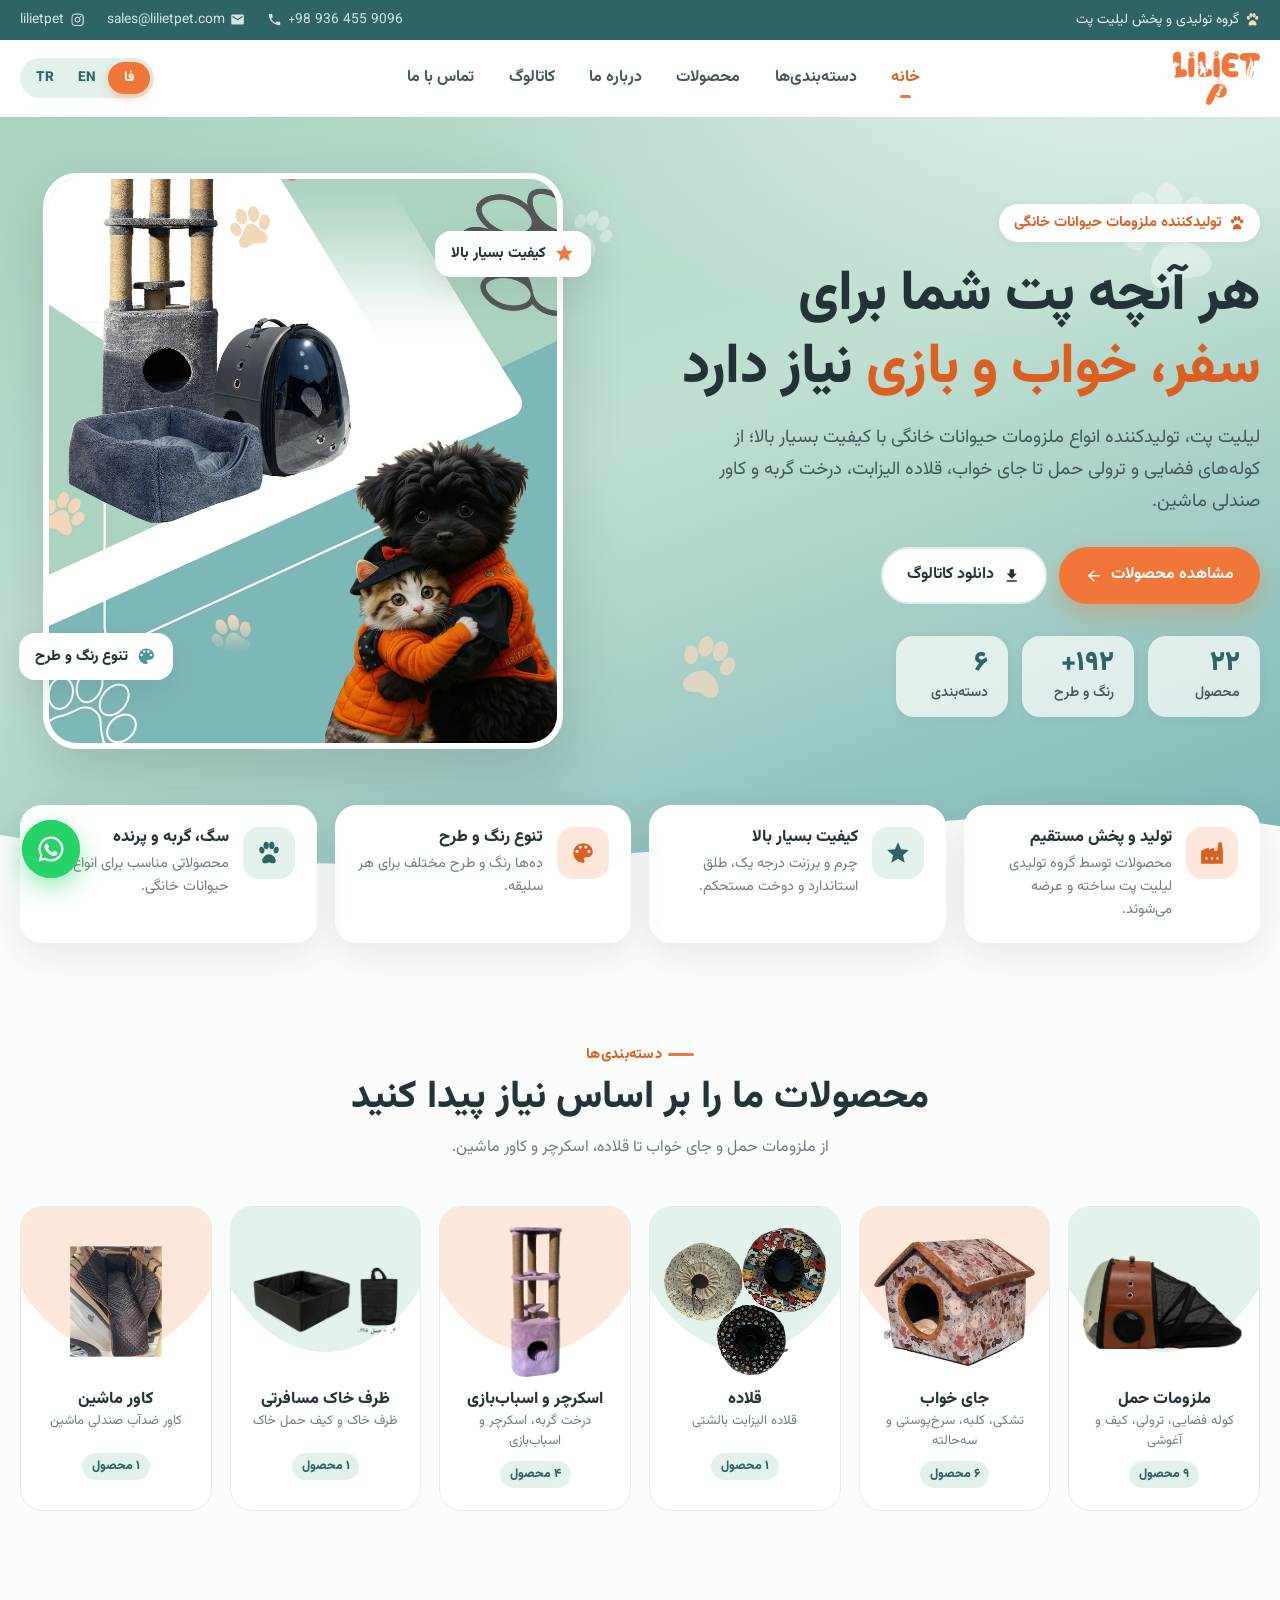
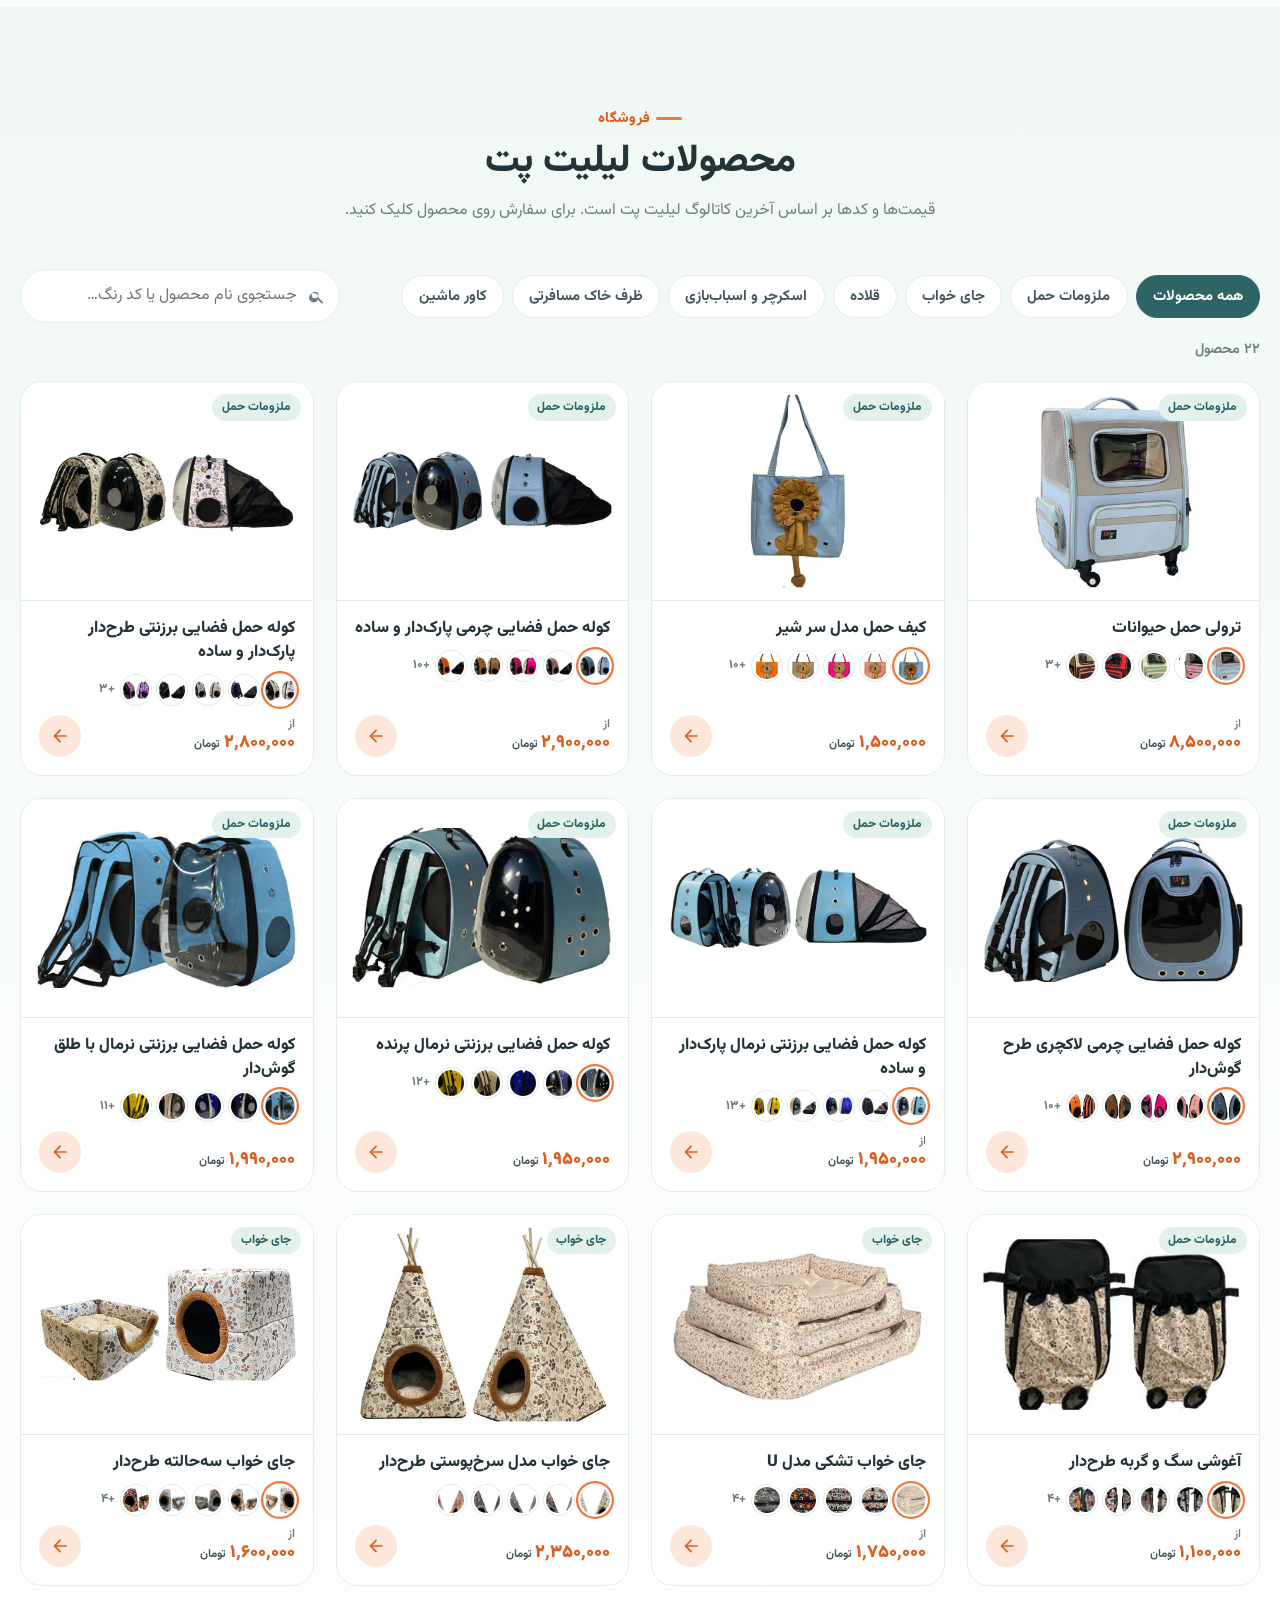
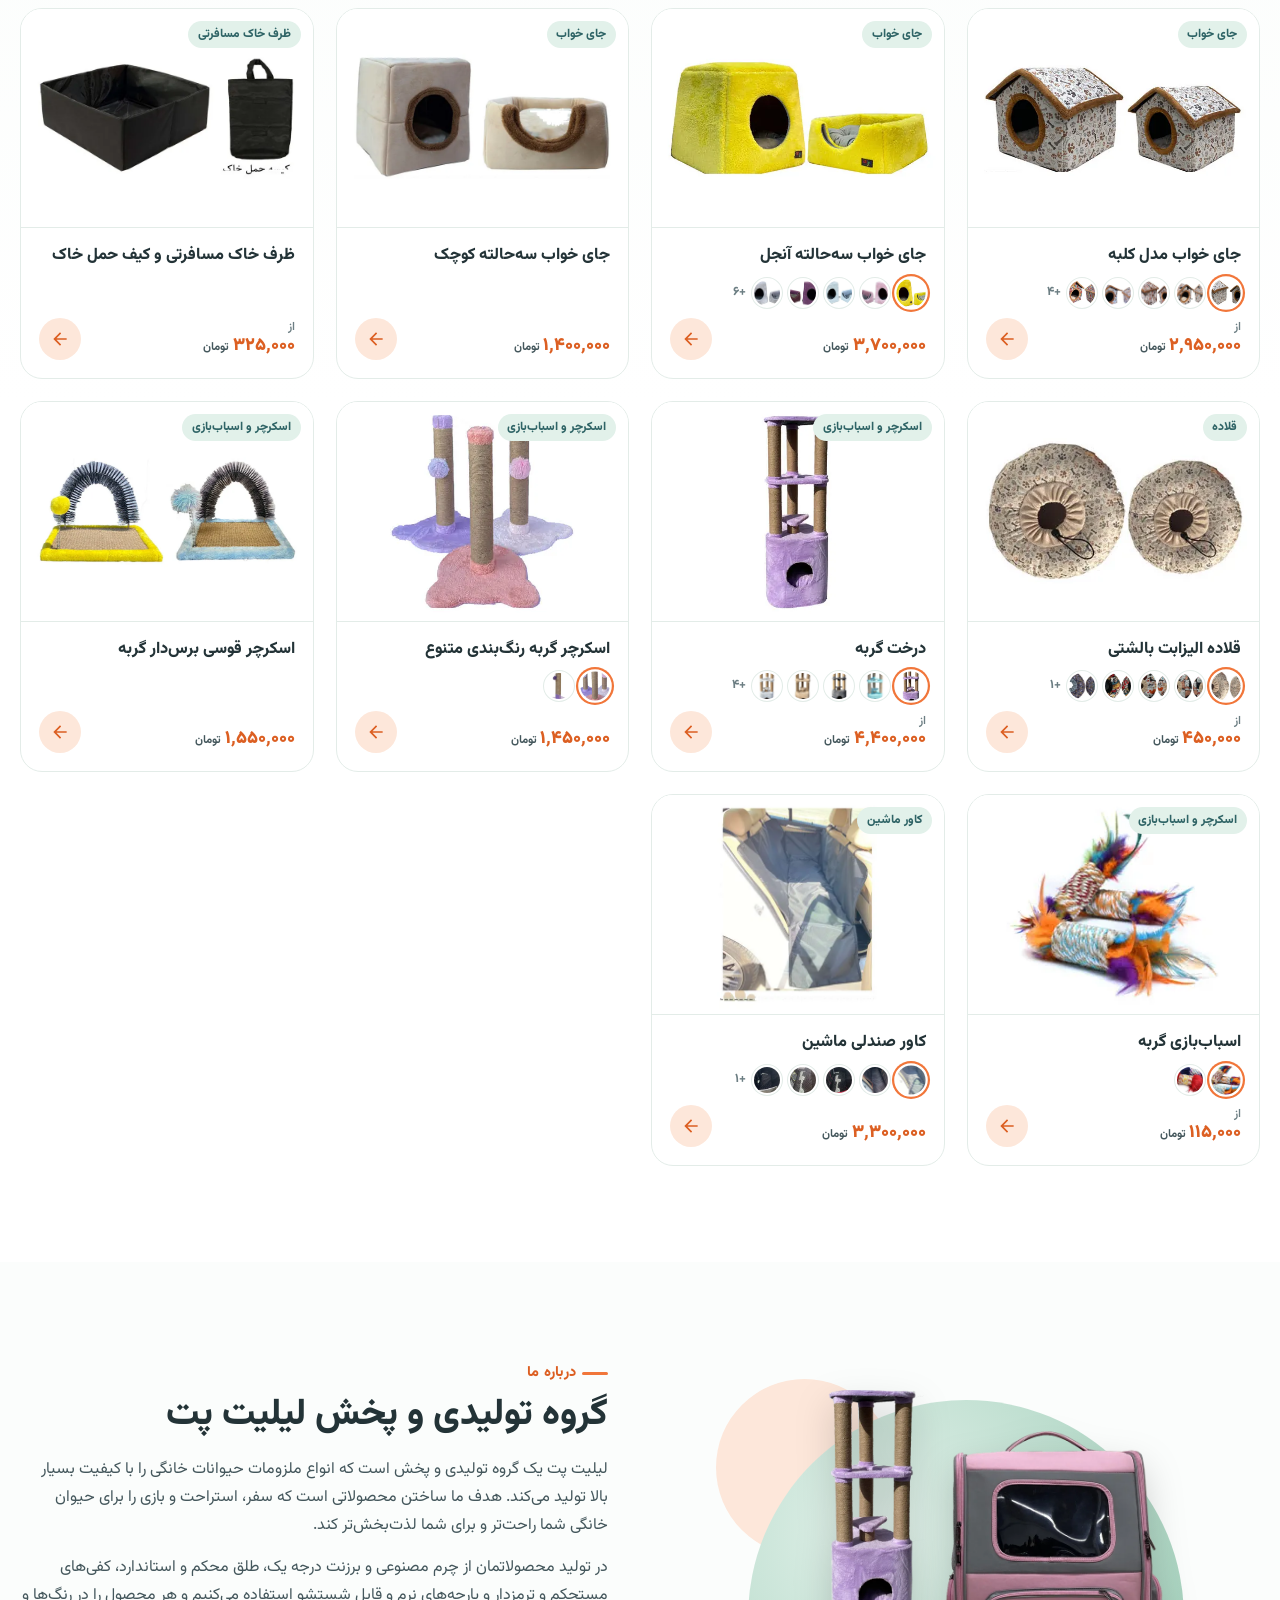
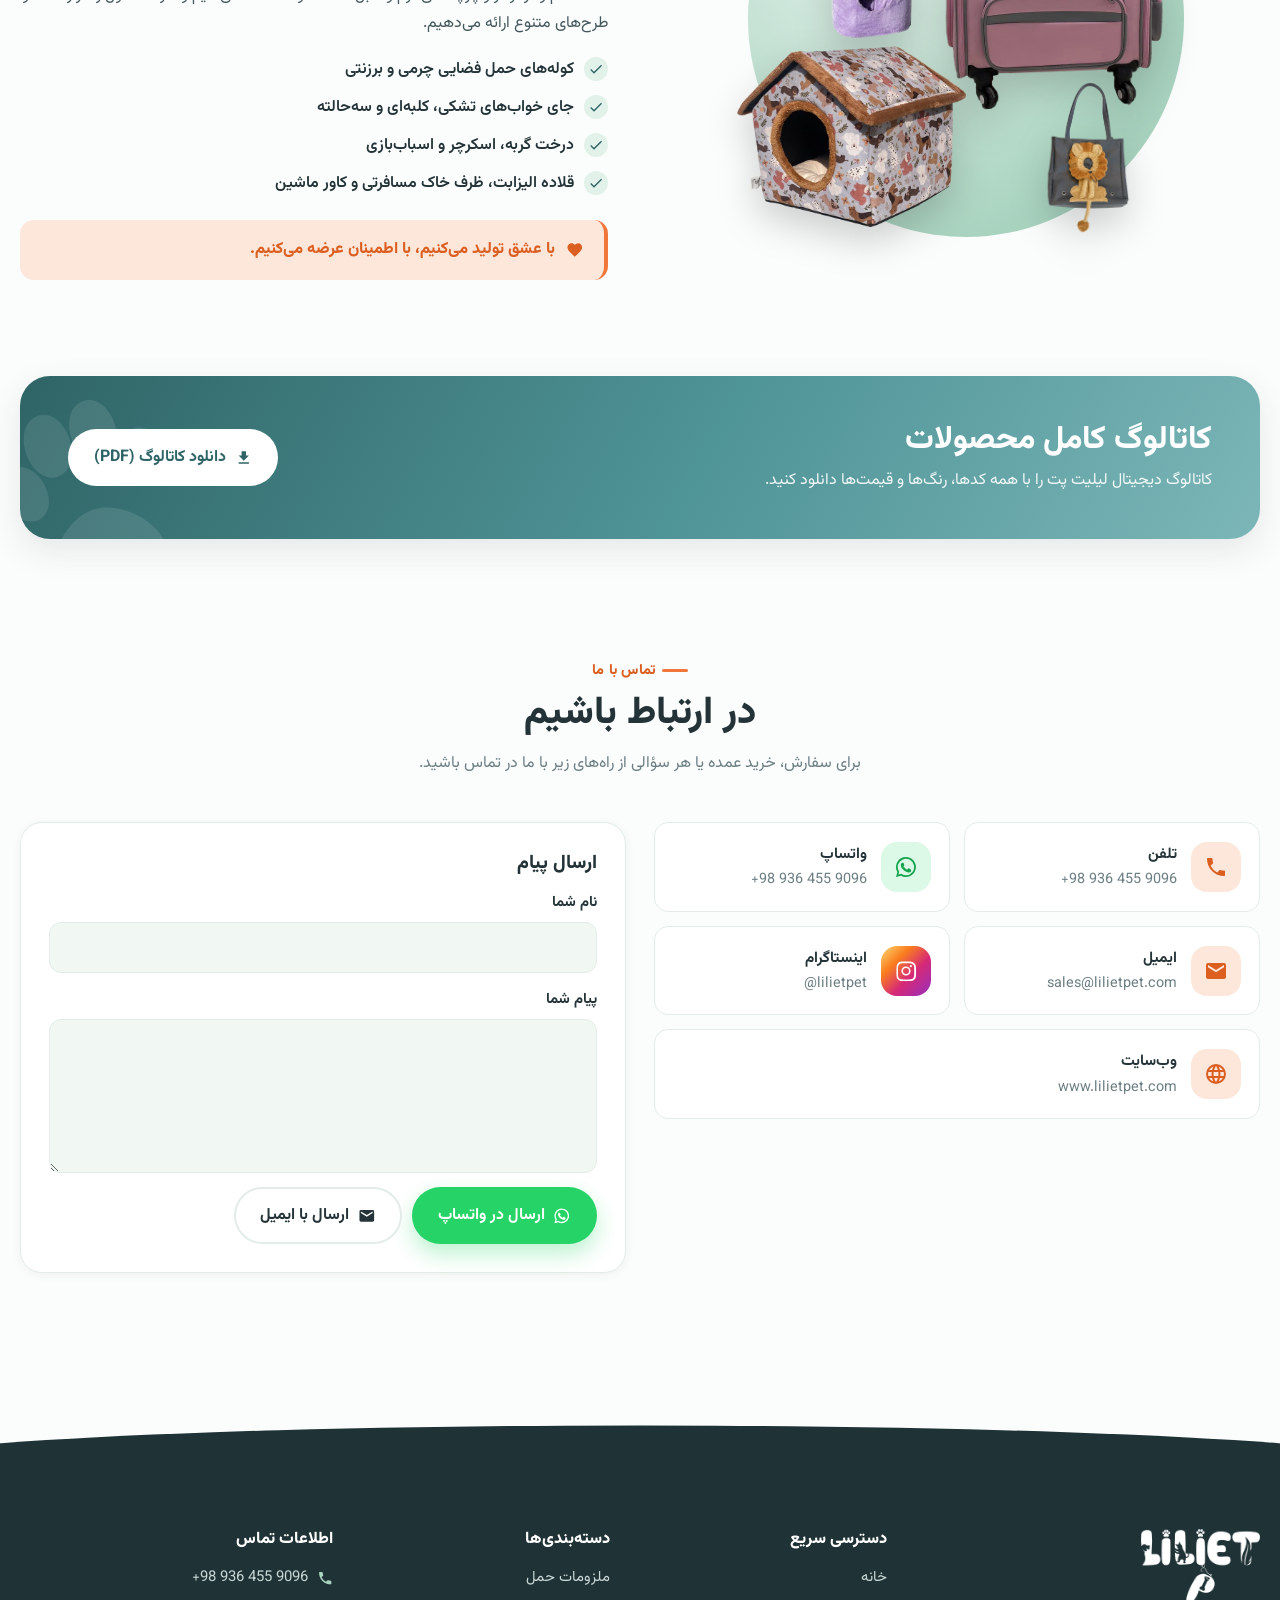
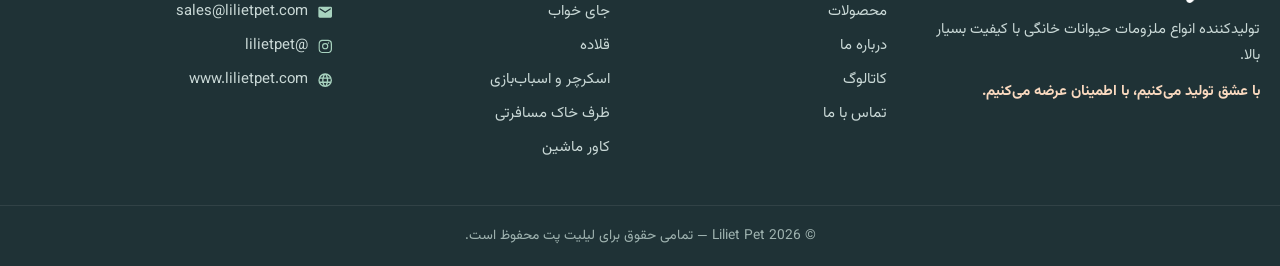
==== commit 934cba68: "Update prices from Liliet07.10 catalog and make it the download - All model prices updated to the 07" ====
--- a/index.html
+++ b/index.html
@@ -114,7 +114,7 @@
         <p class="hero__text" data-i18n="hero_text">لیلیت پت، تولیدکننده انواع ملزومات حیوانات خانگی با کیفیت بسیار بالا.</p>
         <div class="hero__cta">
           <a href="#products" class="btn btn--primary"><span data-i18n="hero_cta">مشاهده محصولات</span> <svg class="ico flip"><use href="#i-arrow"/></svg></a>
-          <a href="Liliet05.pdf" class="btn btn--ghost" download><svg class="ico"><use href="#i-down"/></svg> <span data-i18n="hero_cta2">دانلود کاتالوگ</span></a>
+          <a href="Liliet07.10.pdf" class="btn btn--ghost" download><svg class="ico"><use href="#i-down"/></svg> <span data-i18n="hero_cta2">دانلود کاتالوگ</span></a>
         </div>
         <dl class="stats">
           <div><dt id="statProducts">22</dt><dd data-i18n="stat_products">محصول</dd></div>
@@ -212,8 +212,7 @@
           <p data-i18n="catalog_text"></p>
         </div>
         <div class="catalog__btns">
-          <a href="Liliet05.pdf" download class="btn btn--light"><svg class="ico"><use href="#i-down"/></svg> <span data-i18n="catalog_btn">دانلود کاتالوگ (PDF)</span></a>
-          <a href="CA.pdf" download class="btn btn--outline-light"><svg class="ico"><use href="#i-globe"/></svg> <span data-i18n="catalog_btn2">کاتالوگ انگلیسی / ترکی</span></a>
+          <a href="Liliet07.10.pdf" download class="btn btn--light"><svg class="ico"><use href="#i-down"/></svg> <span data-i18n="catalog_btn">دانلود کاتالوگ (PDF)</span></a>
         </div>
       </div>
     </div>
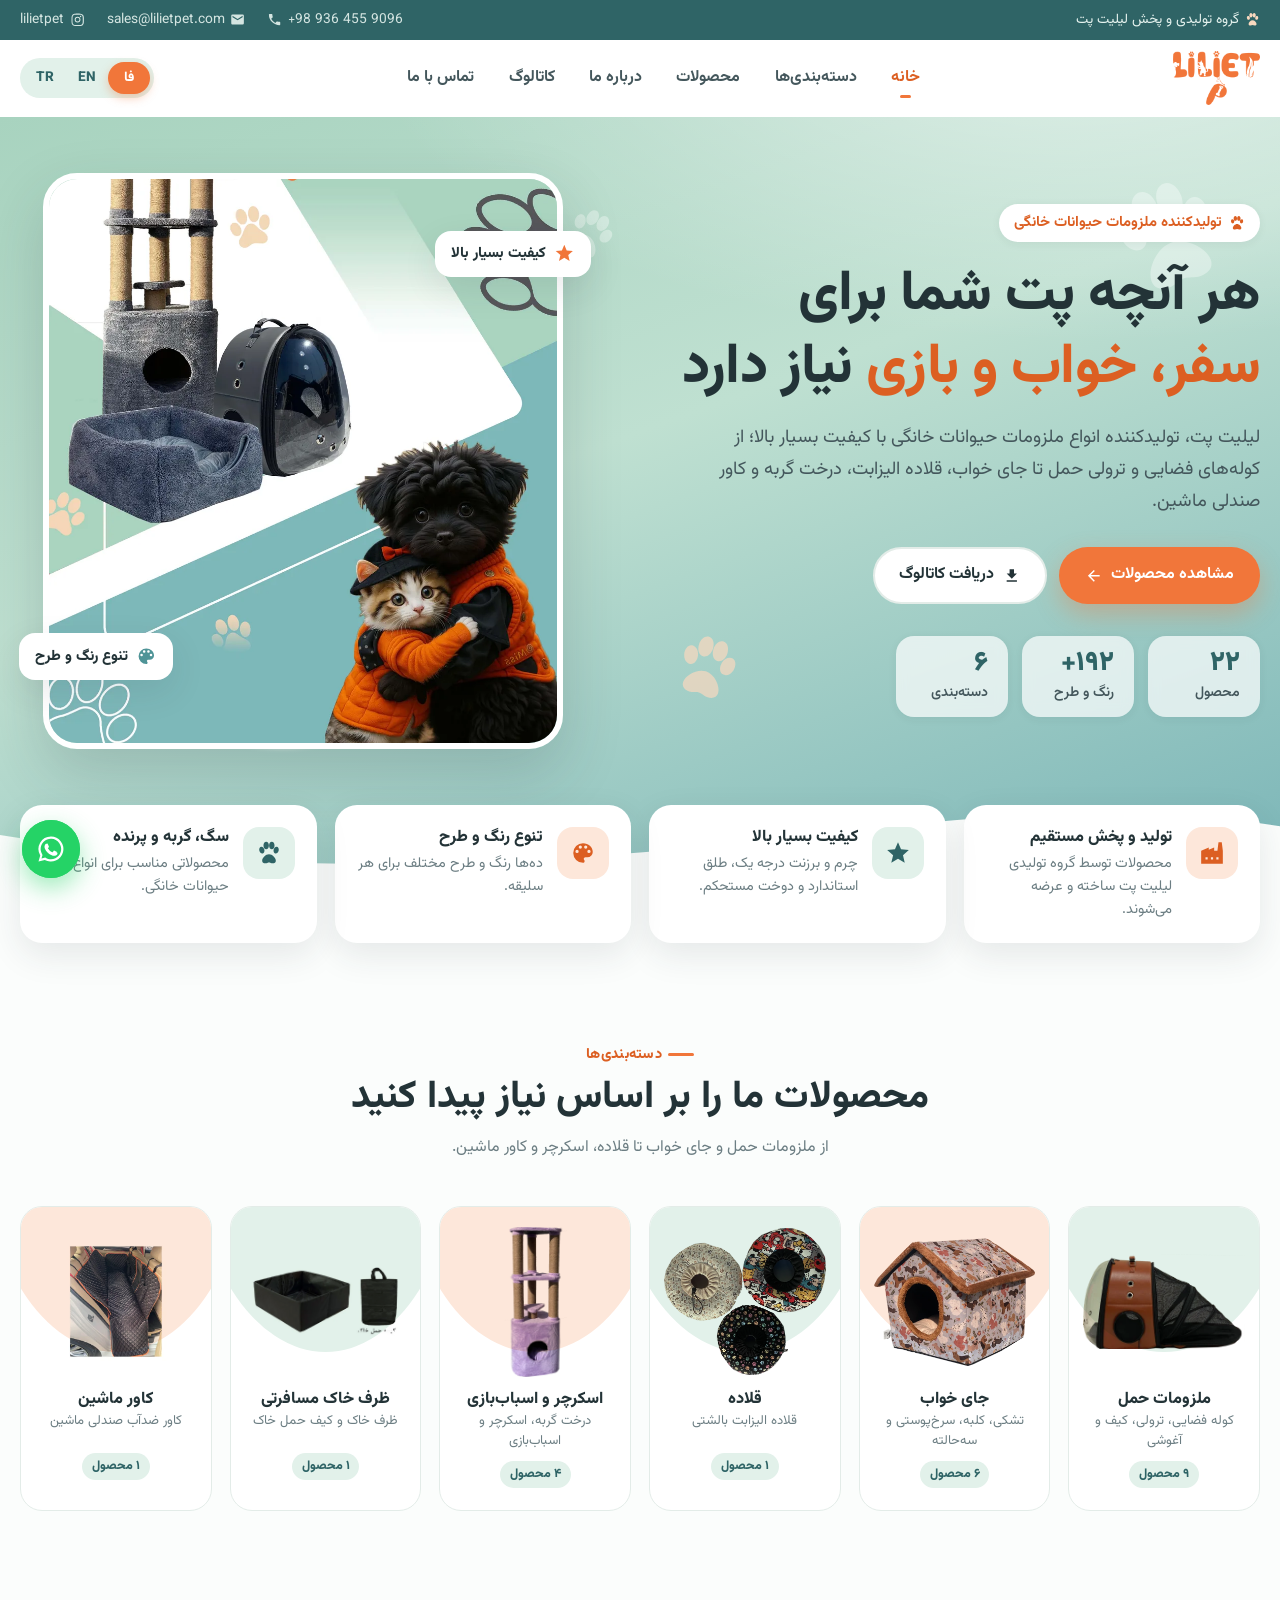
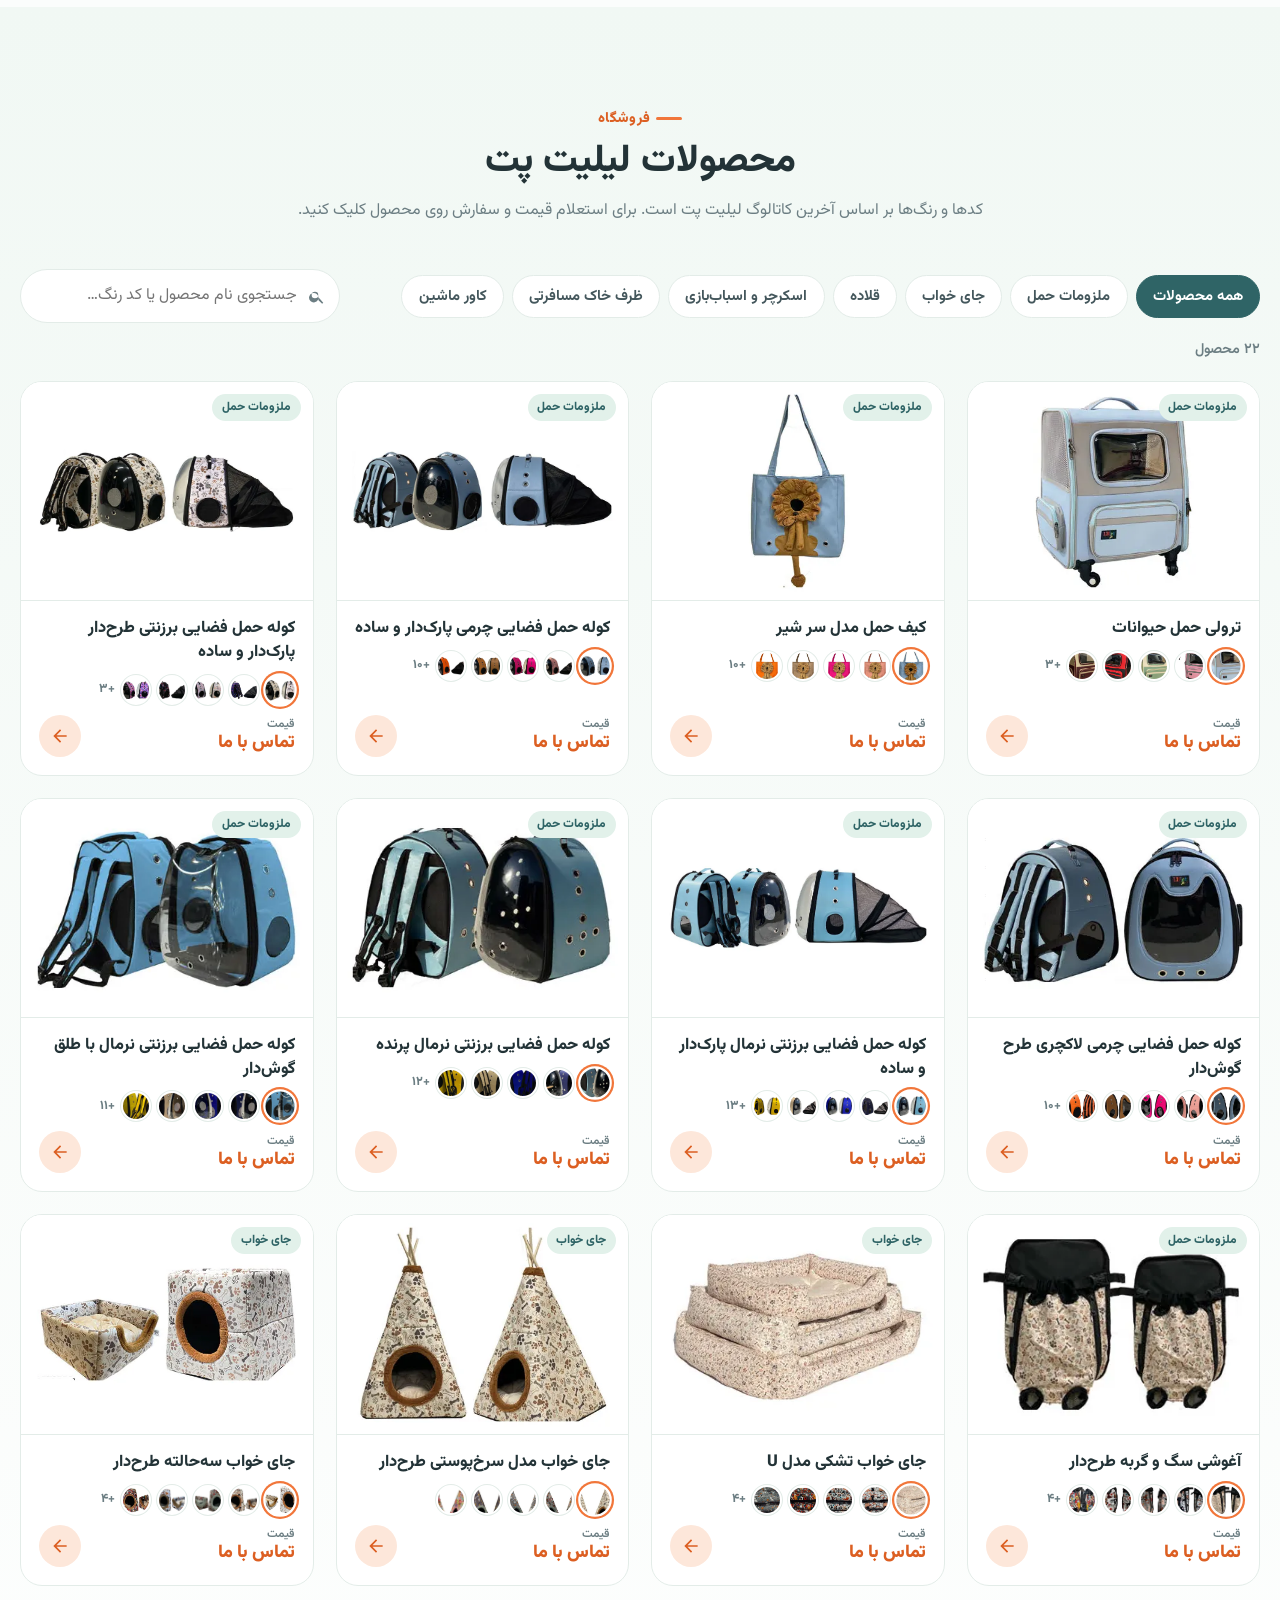
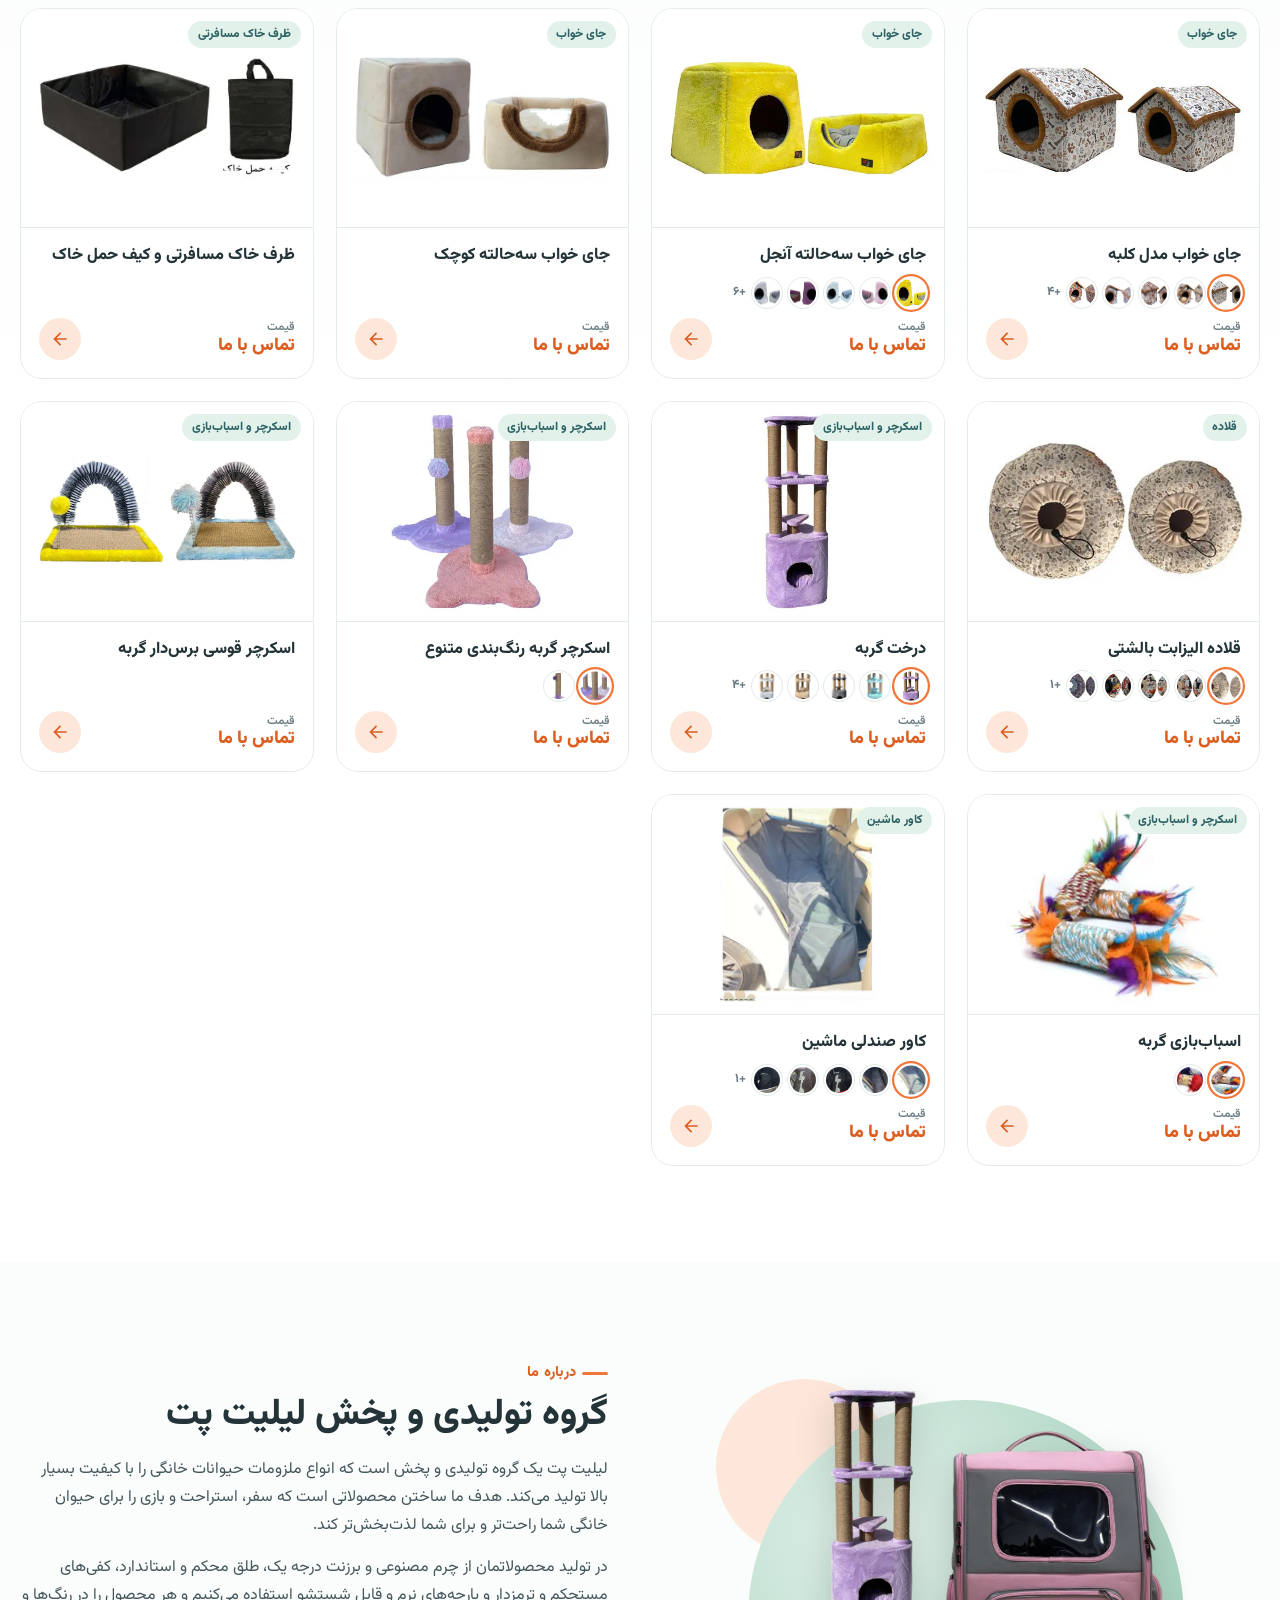
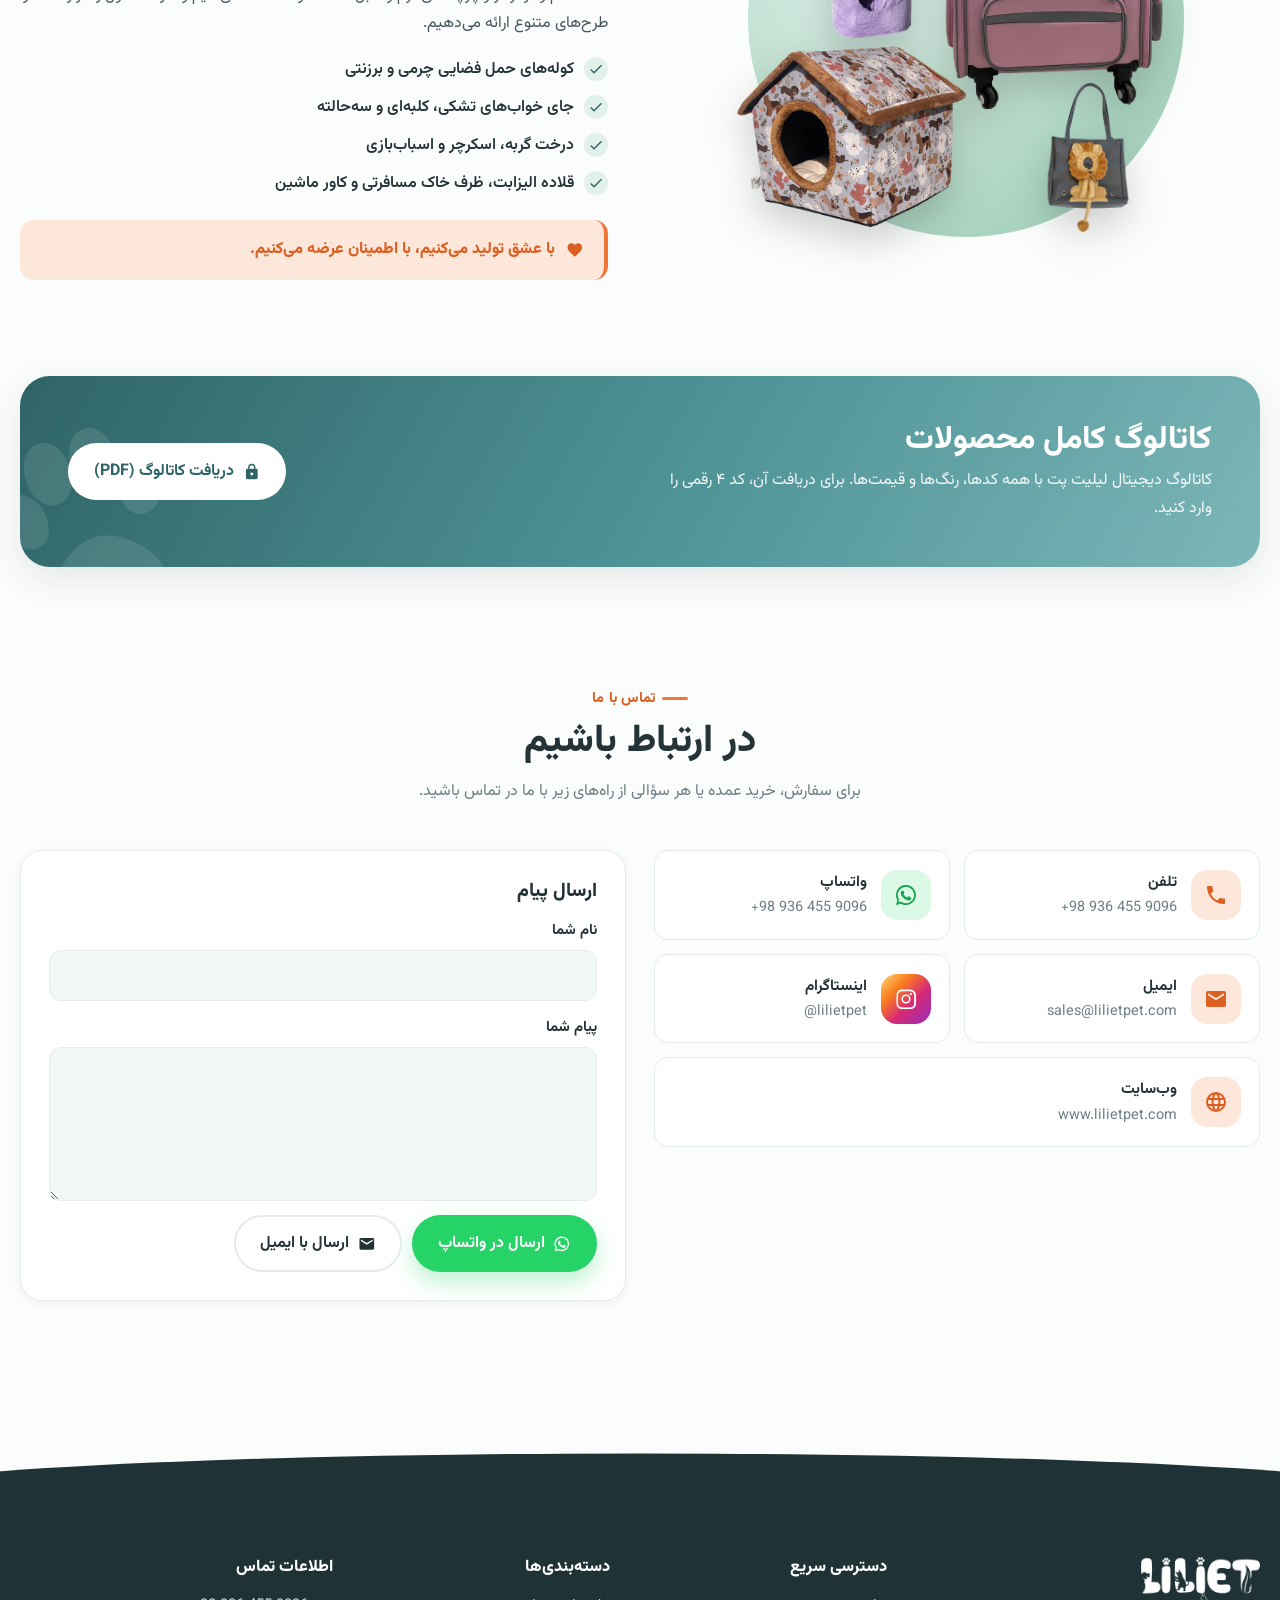
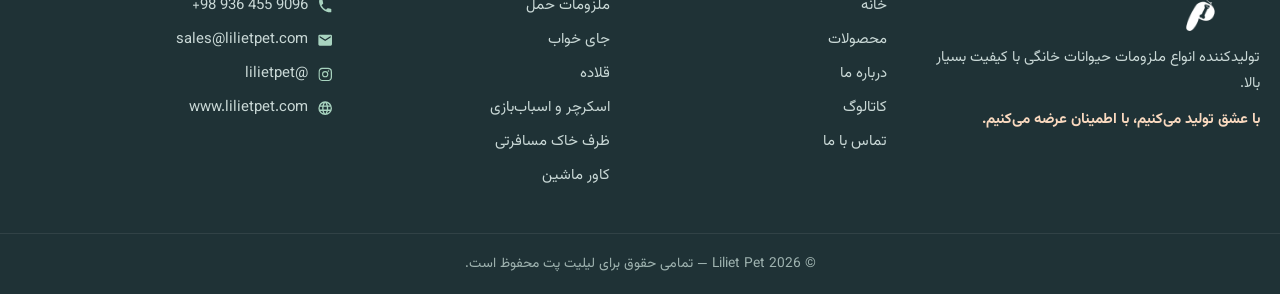
==== commit 3f79a512: "Hide prices and protect the catalog download with an access code - Remove all prices from the site; " ====
--- a/index.html
+++ b/index.html
@@ -56,6 +56,7 @@
   <symbol id="i-star" viewBox="0 0 24 24"><path fill="currentColor" d="M12 17.3 18.2 21l-1.6-7L22 9.2l-7.2-.6L12 2 9.2 8.6 2 9.2 7.5 14l-1.7 7z"/></symbol>
   <symbol id="i-palette" viewBox="0 0 24 24"><path fill="currentColor" d="M12 3a9 9 0 0 0 0 18c.8 0 1.5-.7 1.5-1.5 0-.4-.1-.7-.4-1-.2-.3-.4-.6-.4-1 0-.8.7-1.5 1.5-1.5H16a5 5 0 0 0 5-5c0-4.4-4-8-9-8zm-5.5 9a1.5 1.5 0 1 1 0-3 1.5 1.5 0 0 1 0 3zm3-4a1.5 1.5 0 1 1 0-3 1.5 1.5 0 0 1 0 3zm5 0a1.5 1.5 0 1 1 0-3 1.5 1.5 0 0 1 0 3zm3 4a1.5 1.5 0 1 1 0-3 1.5 1.5 0 0 1 0 3z"/></symbol>
   <symbol id="i-heart" viewBox="0 0 24 24"><path fill="currentColor" d="m12 21.4-1.5-1.3C5.4 15.4 2 12.3 2 8.5 2 5.4 4.4 3 7.5 3c1.7 0 3.4.8 4.5 2.1A6 6 0 0 1 16.5 3C19.6 3 22 5.4 22 8.5c0 3.8-3.4 6.9-8.5 11.5z"/></symbol>
+  <symbol id="i-lock" viewBox="0 0 24 24"><path fill="currentColor" d="M18 8h-1V6A5 5 0 0 0 7 6v2H6a2 2 0 0 0-2 2v10c0 1.1.9 2 2 2h12a2 2 0 0 0 2-2V10a2 2 0 0 0-2-2zm-6 9a2 2 0 1 1 0-4 2 2 0 0 1 0 4zm3.1-9H8.9V6a3.1 3.1 0 0 1 6.2 0z"/></symbol>
   <symbol id="i-link" viewBox="0 0 24 24"><path fill="currentColor" d="M3.9 12a3.1 3.1 0 0 1 3.1-3.1h4V7H7a5 5 0 0 0 0 10h4v-1.9H7A3.1 3.1 0 0 1 3.9 12zM8 13h8v-2H8zm9-6h-4v1.9h4a3.1 3.1 0 0 1 0 6.2h-4V17h4a5 5 0 0 0 0-10z"/></symbol>
 </svg>
 
@@ -114,7 +115,7 @@
         <p class="hero__text" data-i18n="hero_text">لیلیت پت، تولیدکننده انواع ملزومات حیوانات خانگی با کیفیت بسیار بالا.</p>
         <div class="hero__cta">
           <a href="#products" class="btn btn--primary"><span data-i18n="hero_cta">مشاهده محصولات</span> <svg class="ico flip"><use href="#i-arrow"/></svg></a>
-          <a href="Liliet07.10.pdf" class="btn btn--ghost" download><svg class="ico"><use href="#i-down"/></svg> <span data-i18n="hero_cta2">دانلود کاتالوگ</span></a>
+          <button type="button" class="btn btn--ghost" data-gate><svg class="ico"><use href="#i-down"/></svg> <span data-i18n="hero_cta2">دریافت کاتالوگ</span></button>
         </div>
         <dl class="stats">
           <div><dt id="statProducts">22</dt><dd data-i18n="stat_products">محصول</dd></div>
@@ -212,7 +213,7 @@
           <p data-i18n="catalog_text"></p>
         </div>
         <div class="catalog__btns">
-          <a href="Liliet07.10.pdf" download class="btn btn--light"><svg class="ico"><use href="#i-down"/></svg> <span data-i18n="catalog_btn">دانلود کاتالوگ (PDF)</span></a>
+          <button type="button" class="btn btn--light" data-gate><svg class="ico"><use href="#i-lock"/></svg> <span data-i18n="catalog_btn">دریافت کاتالوگ (PDF)</span></button>
         </div>
       </div>
     </div>
@@ -315,10 +316,36 @@
     </div>
   </div>
 </div>
+<!-- CATALOG CODE DIALOG -->
+<div class="modal gate" id="gate" hidden>
+  <div class="modal__overlay" data-gate-close></div>
+  <div class="modal__dialog gate__dialog" role="dialog" aria-modal="true" aria-labelledby="gateTitle">
+    <button class="icon-btn modal__close" data-gate-close data-i18n-aria="close" aria-label="بستن"><svg><use href="#i-close"/></svg></button>
+    <span class="gate__icon"><svg><use href="#i-lock"/></svg></span>
+    <h2 id="gateTitle" data-i18n="gate_title">دریافت کاتالوگ دیجیتال</h2>
+    <p class="gate__text" data-i18n="gate_text">برای دانلود کاتالوگ دیجیتال، کد ۴ رقمی را وارد کنید.</p>
+    <form id="gateForm" novalidate>
+      <label class="gate__label" for="gateCode" data-i18n="gate_label">کد ۴ رقمی</label>
+      <input id="gateCode" class="gate__input" type="text" inputmode="numeric" autocomplete="off" maxlength="4" dir="ltr" placeholder="• • • •" required>
+      <p class="gate__msg" id="gateMsg" role="alert" aria-live="assertive"></p>
+      <div class="gate__progress" id="gateProgress" hidden><span></span></div>
+      <button type="submit" class="btn btn--primary gate__submit" id="gateSubmit"><svg class="ico"><use href="#i-down"/></svg> <span data-i18n="gate_submit">دریافت کاتالوگ</span></button>
+      <a class="gate__file" id="gateFile" hidden><svg class="ico"><use href="#i-down"/></svg> <span data-i18n="gate_open">اگر دانلود شروع نشد، اینجا را بزنید</span></a>
+    </form>
+    <div class="gate__help">
+      <p data-i18n="gate_help">کد را ندارید؟ برای دریافت کد با شماره ۰۹۳۶۴۵۵۹۰۹۶ تماس بگیرید.</p>
+      <div class="gate__contact">
+        <a class="btn btn--ghost" href="tel:+989364559096"><svg class="ico"><use href="#i-phone"/></svg> <span data-i18n="gate_call">تماس برای دریافت کد</span></a>
+        <a class="btn btn--wa" id="gateWa" target="_blank" rel="noopener" href="https://wa.me/989364559096"><svg class="ico"><use href="#i-wa"/></svg> <span data-i18n="gate_wa">درخواست کد در واتساپ</span></a>
+      </div>
+    </div>
+  </div>
+</div>
 <div class="toast" id="toast" role="status" aria-live="polite"></div>
 
 <script src="assets/js/i18n.js"></script>
 <script src="assets/js/products.js"></script>
+<script src="assets/js/catalog-crypto.js"></script>
 <script src="assets/js/app.js"></script>
 </body>
 </html>
--- a/assets/css/style.css
+++ b/assets/css/style.css
@@ -235,10 +235,10 @@
 .swatch:hover, .swatch.active { transform: scale(1.12); box-shadow: 0 0 0 2px var(--orange); }
 .swatch-more { font-size: .78rem; font-weight: 800; color: var(--muted); }
 .card__foot { display: flex; align-items: center; justify-content: space-between; gap: 10px; margin-top: auto; }
-.price { display: flex; flex-direction: column; line-height: 1.25; }
+.price { position: relative; z-index: 2; display: flex; flex-direction: column; line-height: 1.25; }
+.price:hover strong { text-decoration: underline; text-underline-offset: 3px; }
 .price small { font-size: .74rem; color: var(--muted); font-weight: 600; }
 .price strong { font-size: 1.12rem; color: var(--orange-600); font-weight: 900; }
-.price strong em { font-style: normal; font-size: .72rem; color: var(--ink-2); font-weight: 700; margin-inline-start: .3em; }
 .card__go { width: 42px; height: 42px; border-radius: 50%; display: grid; place-items: center; background: var(--orange-100); color: var(--orange-600); transition: background .2s, color .2s; flex: none; }
 .card__go svg { width: 20px; height: 20px; }
 .card:hover .card__go { background: var(--orange); color: #fff; }
@@ -364,7 +364,8 @@
 .models th { background: var(--mint-50); font-size: .8rem; color: var(--muted); font-weight: 700; }
 .models tr + tr td { border-top: 1px solid var(--line); }
 .models td.p { color: var(--orange-600); font-weight: 900; }
-.models td.p em { font-style: normal; font-size: .75rem; color: var(--ink-2); font-weight: 700; margin-inline-start: .25em; }
+.models td.p a { color: inherit; }
+.models td.p a:hover { text-decoration: underline; }
 .models td.na { color: var(--muted); font-weight: 700; }
 .models .code { font-family: "Nunito", sans-serif; font-weight: 800; }
 .models tr.sel td { background: var(--orange-100); }
@@ -372,6 +373,37 @@
 .modal__note { font-size: .82rem; color: var(--muted); }
 @keyframes fade { from { opacity: 0; } }
 @keyframes pop { from { opacity: 0; transform: translateY(20px) scale(.97); } }
+
+/* ---------- catalog code dialog ---------- */
+.gate__dialog { width: min(460px, 100%); padding: 40px 32px 28px; text-align: center; }
+.gate__icon { width: 68px; height: 68px; margin: 0 auto 14px; border-radius: 22px; display: grid; place-items: center; background: var(--orange-100); color: var(--orange-600); }
+.gate__icon svg { width: 34px; height: 34px; }
+.gate h2 { font-size: 1.35rem; margin-bottom: 6px; }
+.gate__text { color: var(--ink-2); margin-bottom: 18px; }
+.gate form { display: grid; gap: 10px; }
+.gate__label { font-weight: 700; font-size: .9rem; color: var(--teal-800); }
+.gate__input {
+  width: 100%; max-width: 240px; margin: 0 auto; padding: .55em .6em; text-align: center;
+  font: 800 2rem/1.2 "Nunito", sans-serif; letter-spacing: .45em; text-indent: .45em;
+  border: 2px solid var(--line); border-radius: 16px; background: var(--mint-50); outline: none;
+  transition: border-color .2s, box-shadow .2s, background .2s;
+}
+.gate__input::placeholder { color: #b8c7c3; letter-spacing: .2em; }
+.gate__input:focus { border-color: var(--teal); background: #fff; box-shadow: 0 0 0 4px var(--mint-100); }
+.gate__input.shake { animation: shake .45s; border-color: #e0483d; }
+.gate__msg { min-height: 1.6em; font-size: .9rem; font-weight: 600; color: var(--muted); }
+.gate__msg--error { color: #d33a2f; }
+.gate__msg--ok { color: #14834a; }
+.gate__progress { height: 8px; border-radius: 99px; background: var(--mint-100); overflow: hidden; }
+.gate__progress span { display: block; height: 100%; width: 0; background: linear-gradient(90deg, var(--teal), var(--orange)); transition: width .2s; }
+.gate__submit { width: 100%; }
+.gate__submit:disabled { opacity: .65; cursor: progress; transform: none; }
+.gate__file { color: var(--teal-800); font-weight: 700; font-size: .9rem; display: inline-flex; gap: .4em; align-items: center; justify-content: center; }
+.gate__file[hidden] { display: none; }
+.gate__help { margin-top: 20px; padding-top: 18px; border-top: 1px dashed var(--line); font-size: .9rem; color: var(--ink-2); }
+.gate__contact { display: flex; gap: 8px; justify-content: center; flex-wrap: wrap; margin-top: 12px; }
+.gate__contact .btn { padding: .65em 1.1em; font-size: .9rem; }
+@keyframes shake { 20%, 60% { transform: translateX(-8px); } 40%, 80% { transform: translateX(8px); } }
 
 .toast { position: fixed; bottom: 26px; left: 50%; transform: translate(-50%, 30px); z-index: 2000; background: var(--ink); color: #fff; padding: .7em 1.4em; border-radius: 999px; font-weight: 700; opacity: 0; pointer-events: none; transition: opacity .3s, transform .3s; }
 .toast.show { opacity: 1; transform: translate(-50%, 0); }
@@ -458,6 +490,9 @@
   .modal__info { padding: 22px 18px 26px; }
   .thumbs { grid-template-columns: repeat(auto-fill, minmax(54px, 1fr)); }
   .modal__actions .btn--wa { flex: 1 1 100%; }
+  .gate { align-items: center; padding: 16px; }
+  .gate__dialog { border-radius: 24px; padding: 34px 20px 22px; }
+  .gate__contact .btn { flex: 1 1 100%; }
   .models th, .models td { padding: 8px 9px; font-size: .82rem; }
   .models td[dir="ltr"] { white-space: normal; min-width: 76px; }
   .modal__actions .btn--ghost { flex: 1; }
